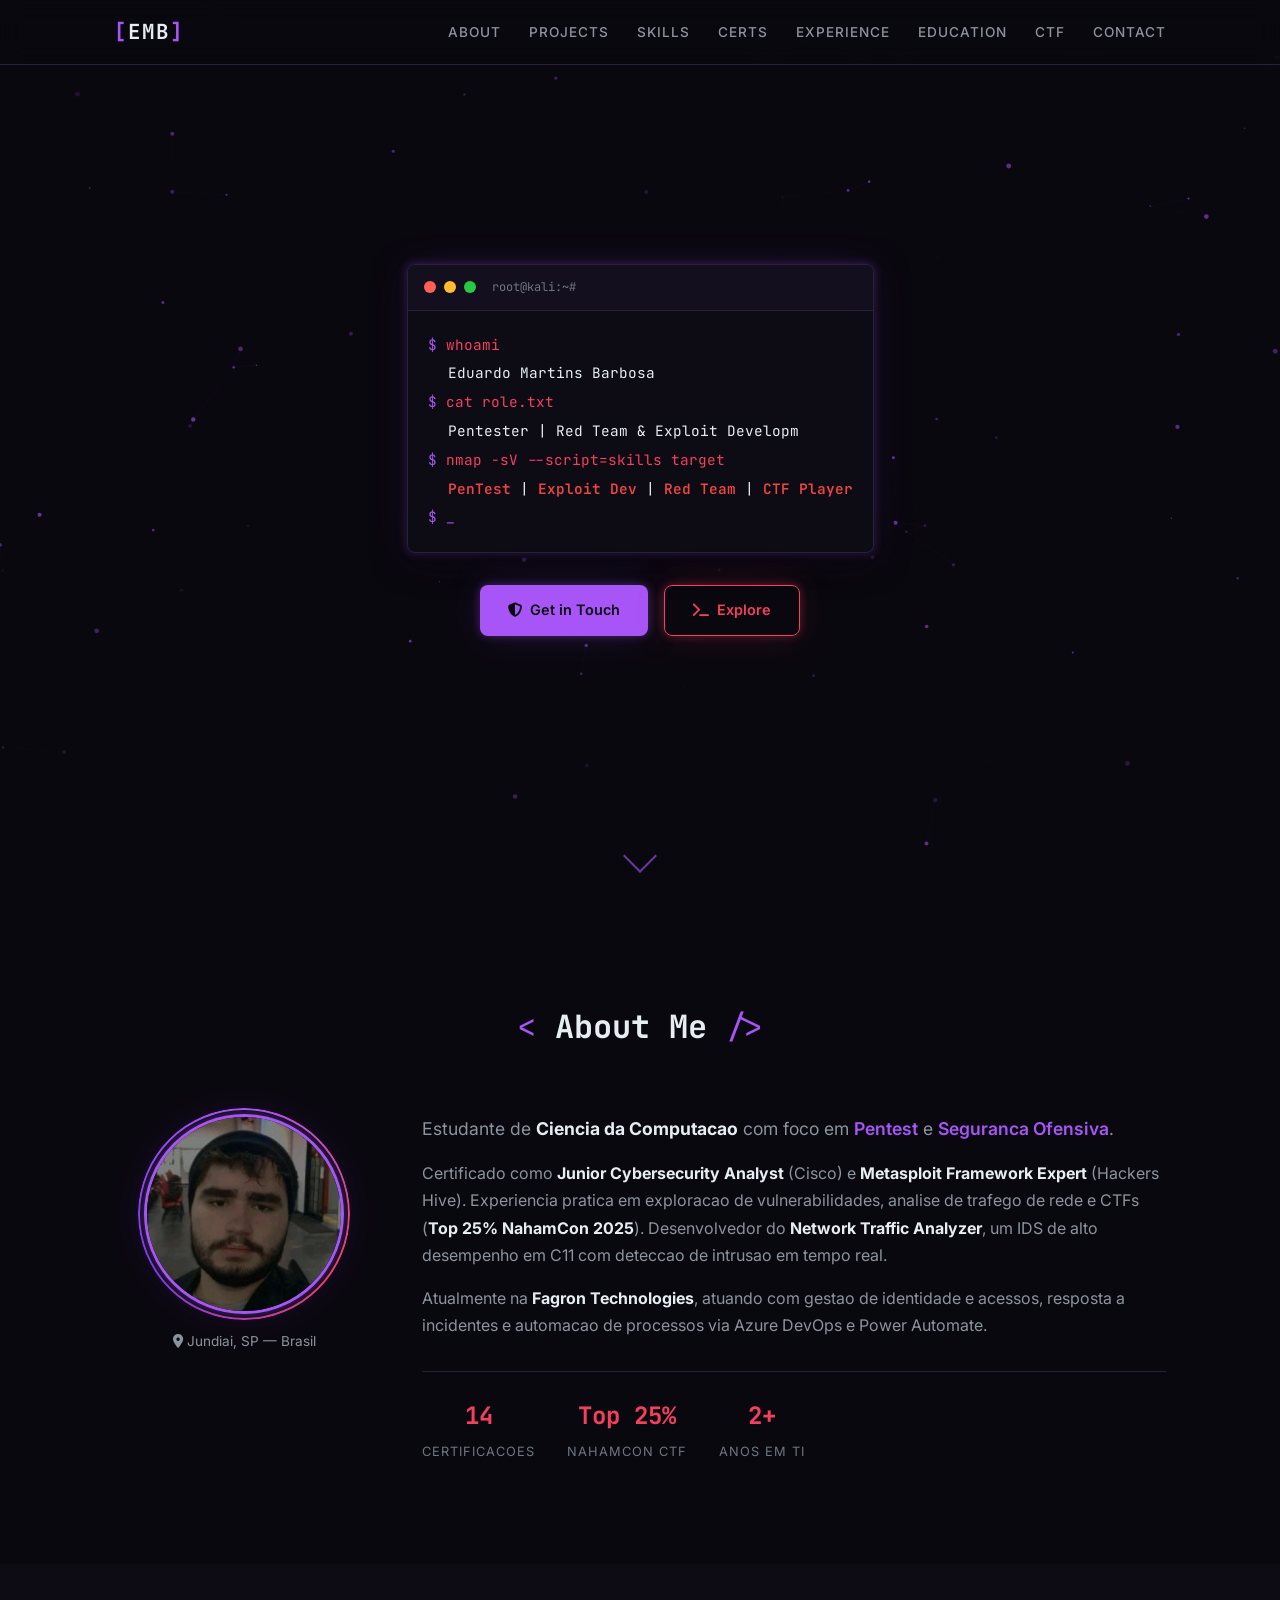
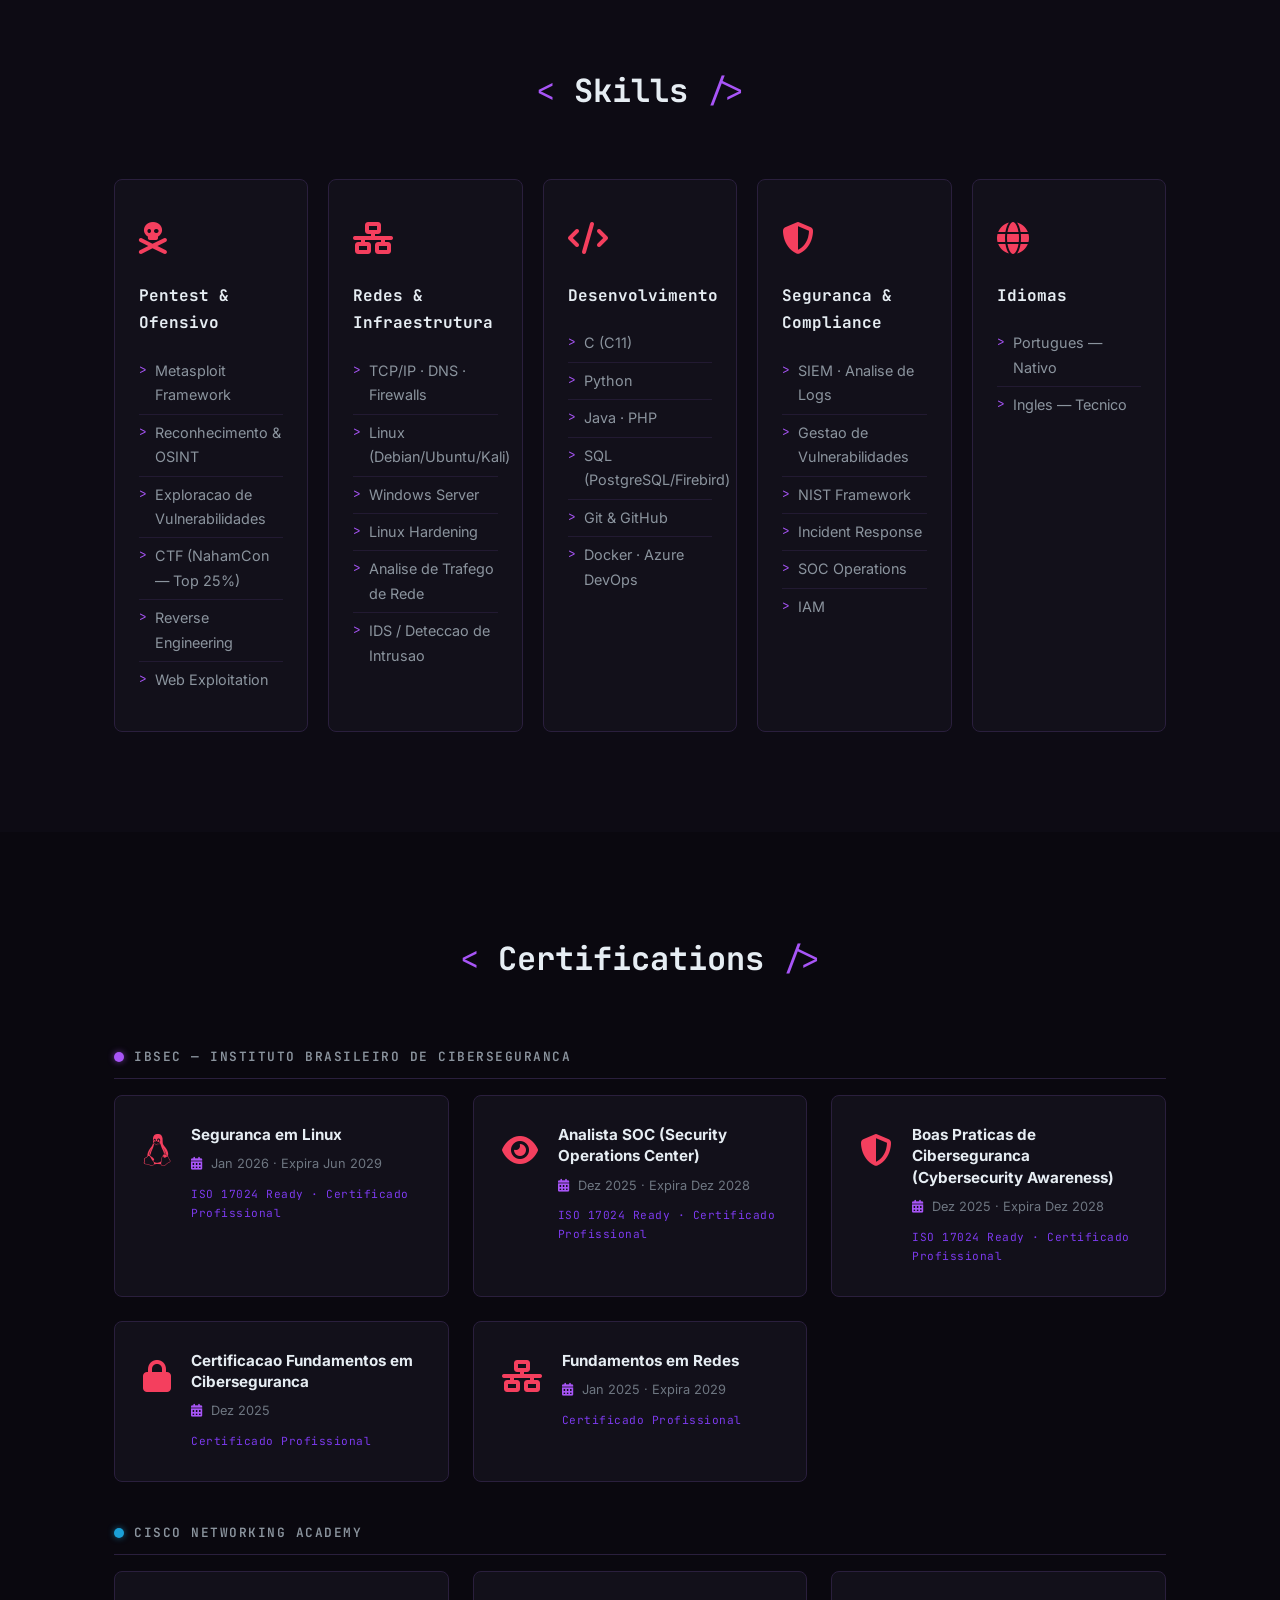
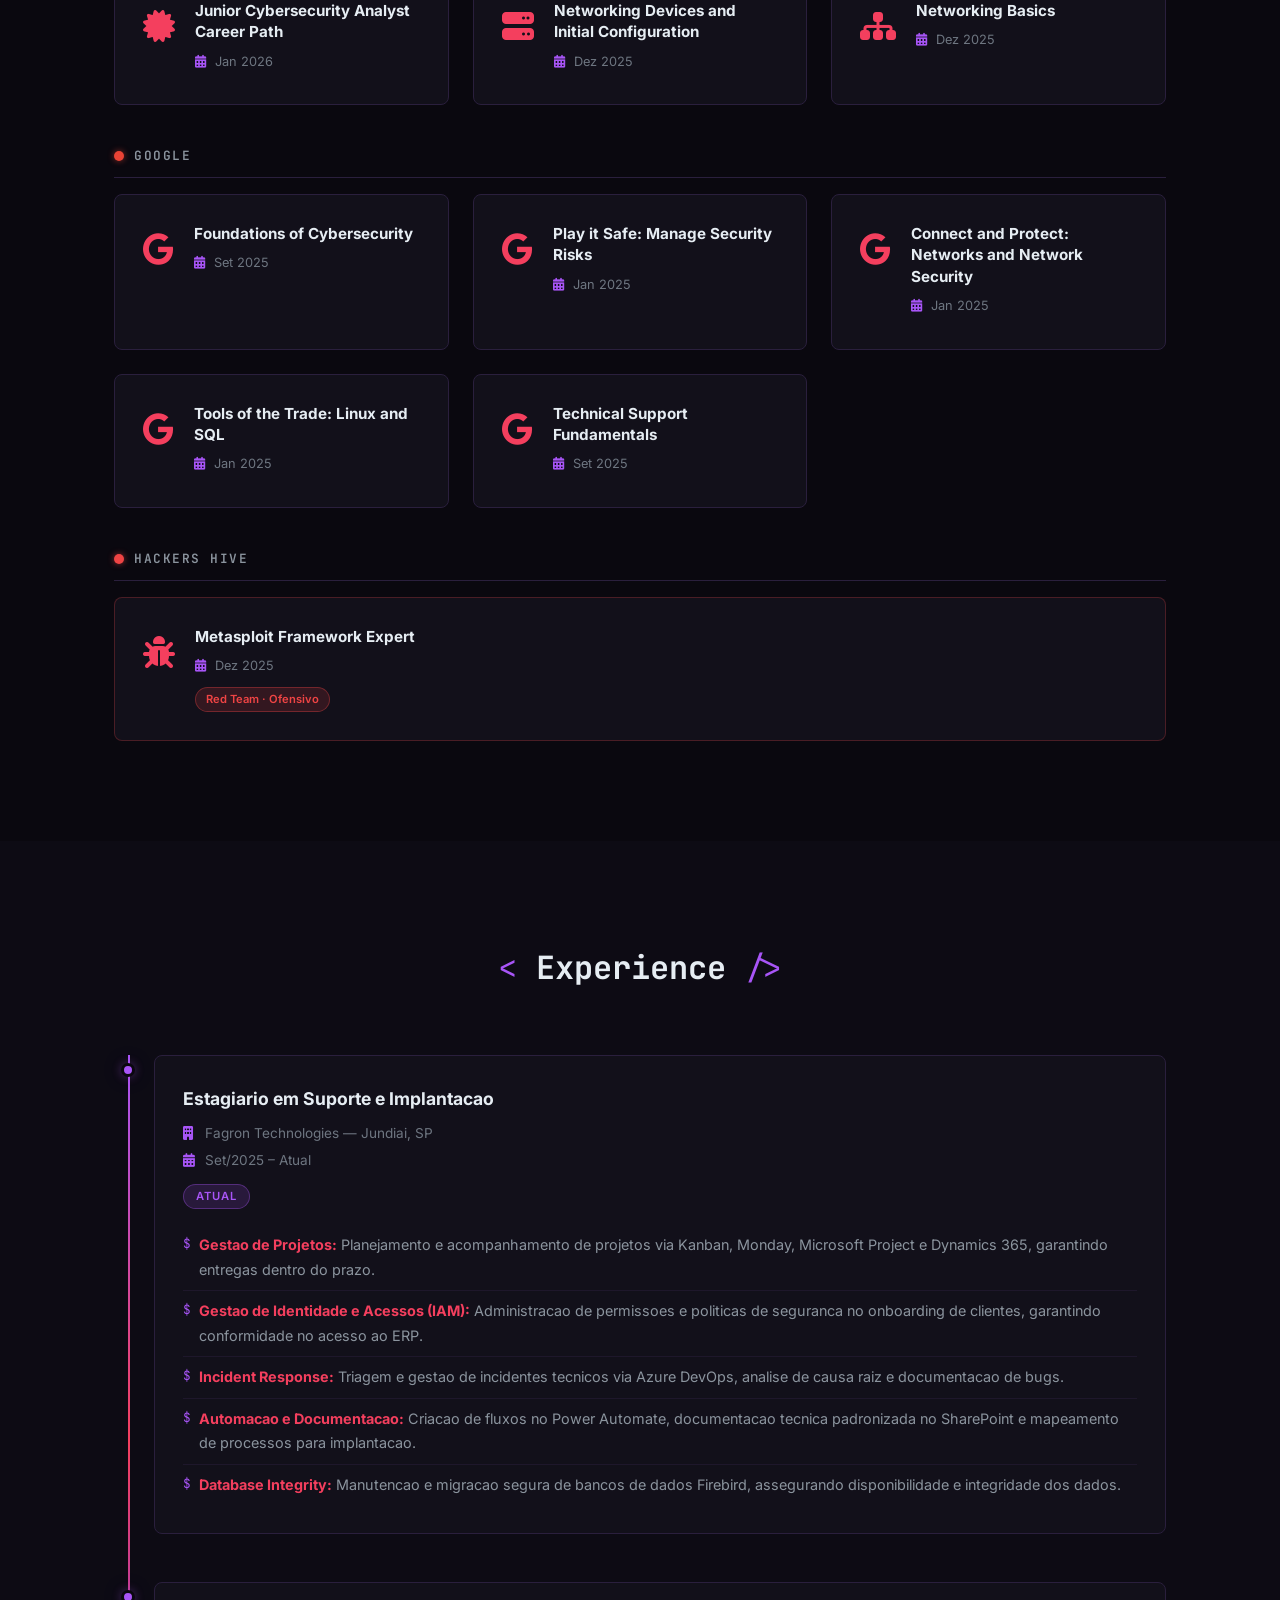
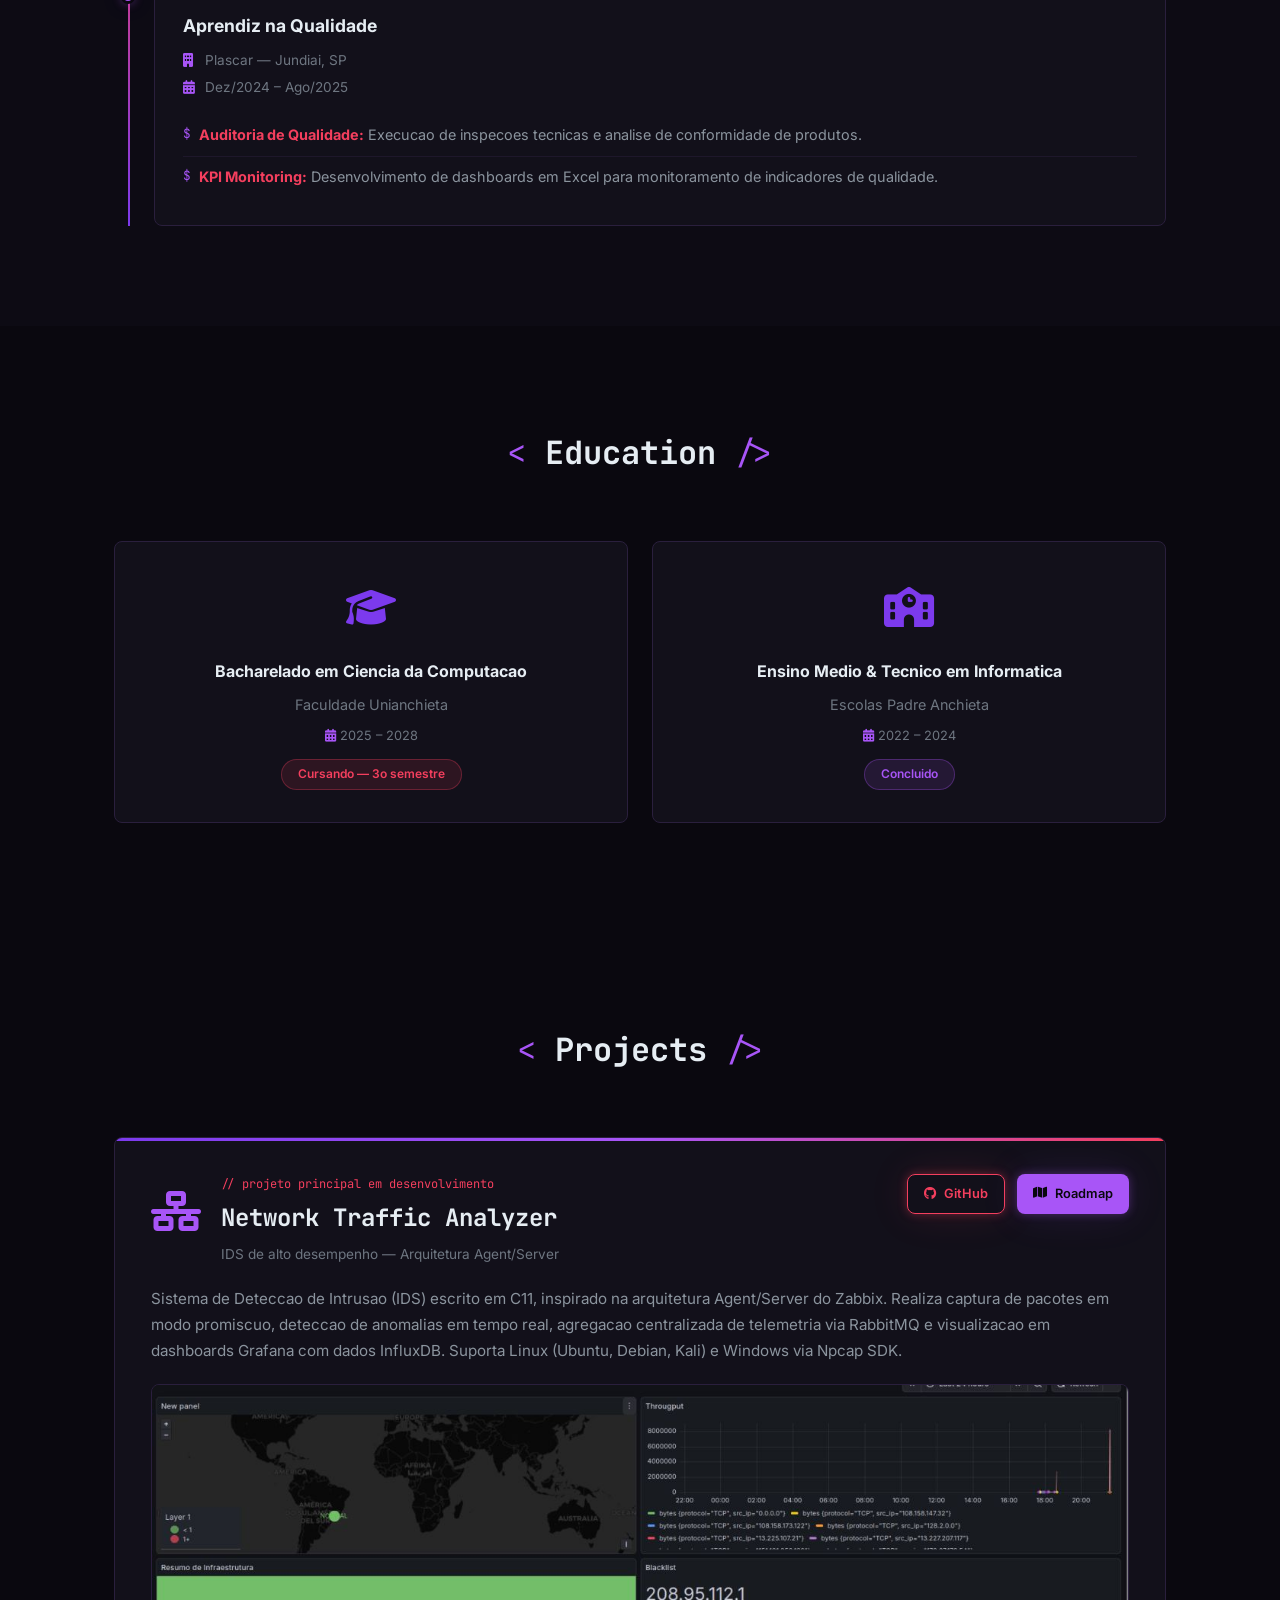
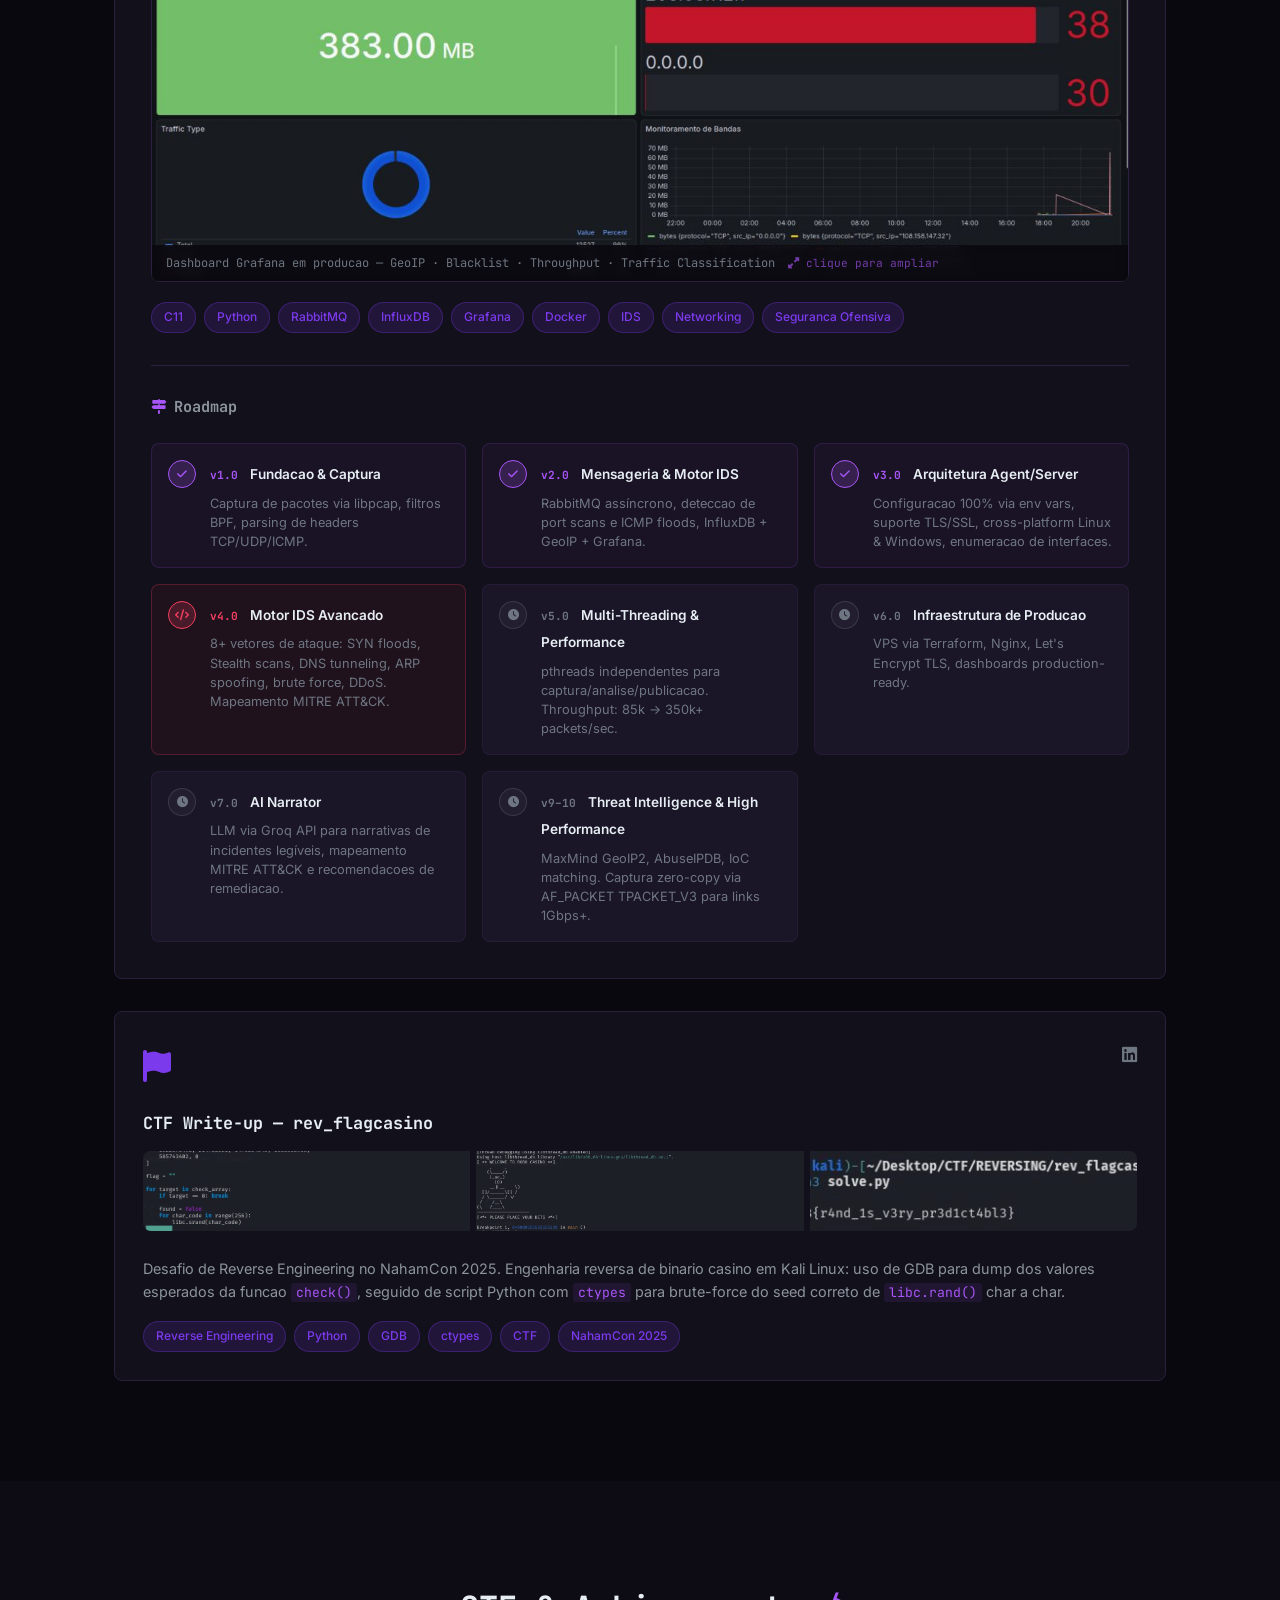
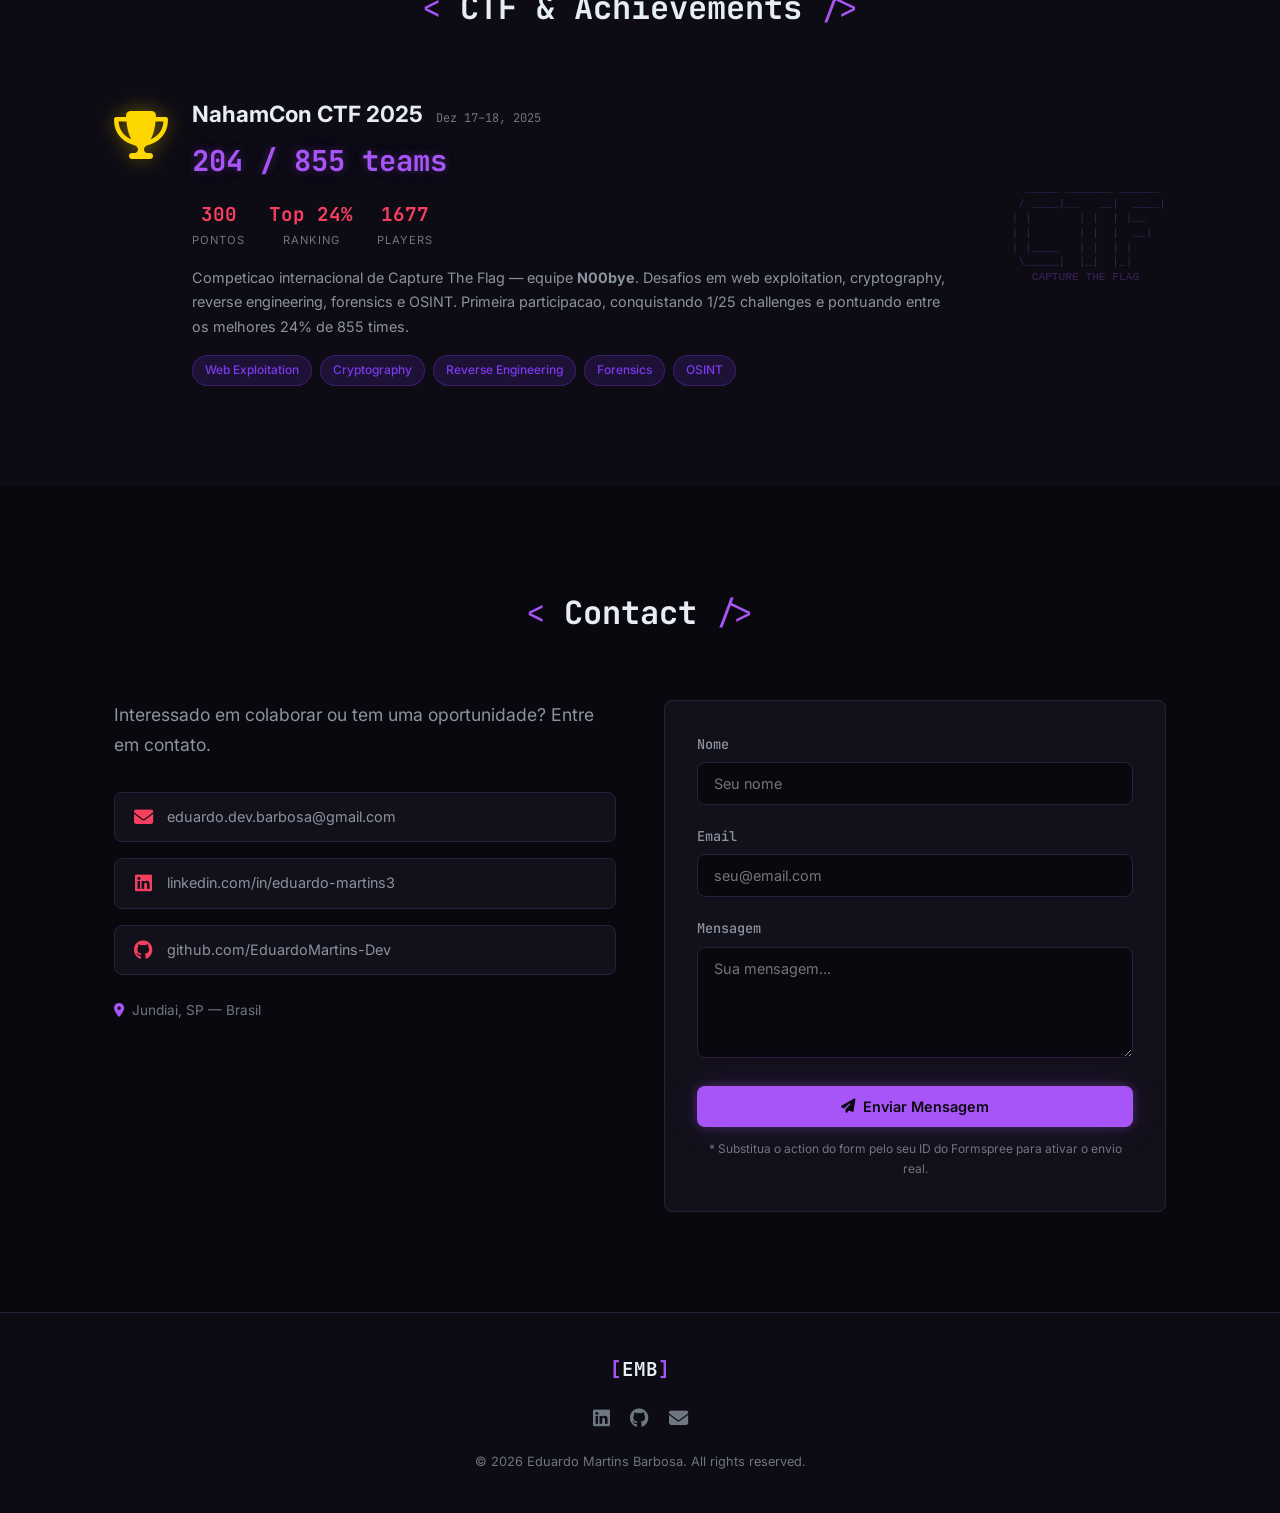
==== index.html @ 639d9727 "Initial portfolio — Eduardo Martins Barbosa Cybersecurity portfolio site (HTML/CSS/JS) with dark pur" ====
<!DOCTYPE html>
<html lang="pt-BR">
<head>
  <meta charset="UTF-8">
  <meta name="viewport" content="width=device-width, initial-scale=1.0">
  <meta name="description" content="Eduardo Martins Barbosa — Pentester & IDS Developer. Metasploit Expert, CTF Top 24% NahamCon 2025. Desenvolvedor do Network Traffic Analyzer em C11.">
  <meta name="keywords" content="pentest, pentester, cybersecurity, red team, exploit development, CTF, IDS, network security, Kali Linux, portfolio">
  <meta name="author" content="Eduardo Martins Barbosa">

  <meta property="og:title" content="Eduardo Martins Barbosa | Pentester & IDS Developer">
  <meta property="og:description" content="Pentester Jr. | Desenvolvedor de IDS em C11 | CTF Top 24% NahamCon 2025 | Metasploit Framework Expert.">
  <meta property="og:type" content="website">
  <meta property="og:url" content="https://eduardomartins-dev.github.io">
  <meta property="og:image" content="img/grafana-dashboard.jpeg">
  <meta name="twitter:card" content="summary_large_image">
  <meta name="twitter:title" content="Eduardo Martins Barbosa | Pentester & IDS Developer">
  <meta name="twitter:description" content="Pentester Jr. | IDS em C11 | CTF Top 24% NahamCon 2025">
  <meta name="twitter:image" content="img/grafana-dashboard.jpeg">

  <title>Eduardo Martins Barbosa | Cybersecurity Portfolio</title>

  <link rel="preconnect" href="https://fonts.googleapis.com">
  <link rel="preconnect" href="https://fonts.gstatic.com" crossorigin>
  <link href="https://fonts.googleapis.com/css2?family=JetBrains+Mono:wght@400;500;700&family=Inter:wght@300;400;500;600;700&display=swap" rel="stylesheet">
  <link rel="stylesheet" href="https://cdnjs.cloudflare.com/ajax/libs/font-awesome/6.5.1/css/all.min.css">
  <link rel="stylesheet" href="css/style.css">
</head>
<body>

  <!-- ===================== NAVBAR ===================== -->
  <nav id="navbar" aria-label="Main navigation">
    <div class="nav-container">
      <a href="#hero" class="nav-logo" aria-label="Inicio">
        <span class="logo-bracket">[</span>EMB<span class="logo-bracket">]</span>
      </a>
      <button class="nav-toggle" id="navToggle" aria-label="Abrir menu" aria-expanded="false">
        <span></span><span></span><span></span>
      </button>
      <ul class="nav-links" id="navLinks">
        <li><a href="#about">About</a></li>
        <li><a href="#projects">Projects</a></li>
        <li><a href="#skills">Skills</a></li>
        <li><a href="#certifications">Certs</a></li>
        <li><a href="#experience">Experience</a></li>
        <li><a href="#education">Education</a></li>
        <li><a href="#ctf">CTF</a></li>
        <li><a href="#contact">Contact</a></li>
      </ul>
    </div>
  </nav>

  <!-- ===================== HERO ===================== -->
  <section id="hero" class="hero">
    <canvas id="particleCanvas" aria-hidden="true"></canvas>
    <div class="hero-content">
      <div class="terminal-window">
        <div class="terminal-header">
          <span class="terminal-dot red"></span>
          <span class="terminal-dot yellow"></span>
          <span class="terminal-dot green"></span>
          <span class="terminal-title">root@kali:~#</span>
        </div>
        <div class="terminal-body">
          <p class="terminal-line"><span class="prompt">$</span> <span class="cmd">whoami</span></p>
          <p class="terminal-output" id="typedName"></p>
          <p class="terminal-line"><span class="prompt">$</span> <span class="cmd">cat role.txt</span></p>
          <p class="terminal-output" id="typedRole"></p>
          <p class="terminal-line"><span class="prompt">$</span> <span class="cmd">nmap -sV --script=skills target</span></p>
          <p class="terminal-output"><span class="nmap-result">PenTest</span> | <span class="nmap-result">Exploit Dev</span> | <span class="nmap-result">Red Team</span> | <span class="nmap-result">CTF Player</span></p>
          <p class="terminal-line"><span class="prompt">$</span> <span class="cmd-cursor">_</span></p>
        </div>
      </div>
      <div class="hero-cta">
        <a href="#contact" class="btn btn-primary"><i class="fas fa-shield-halved"></i> Get in Touch</a>
        <a href="#about" class="btn btn-outline"><i class="fas fa-terminal"></i> Explore</a>
      </div>
    </div>
    <div class="scroll-indicator" aria-hidden="true">
      <div class="scroll-arrow"></div>
    </div>
  </section>

  <!-- ===================== ABOUT ===================== -->
  <section id="about" class="section">
    <div class="container">
      <h2 class="section-title" data-aos>
        <span class="title-decoration">&lt;</span> About Me <span class="title-decoration">/&gt;</span>
      </h2>
      <div class="about-grid" data-aos>
        <div class="about-avatar">
          <div class="avatar-frame">
            <img src="img/profile.jpeg" alt="Eduardo Martins Barbosa" class="avatar-img">
            <div class="avatar-glow"></div>
          </div>
          <div class="about-location">
            <i class="fas fa-map-marker-alt"></i> Jundiai, SP — Brasil
          </div>
        </div>
        <div class="about-text">
          <p class="about-intro">
            Estudante de <strong>Ciencia da Computacao</strong> com foco em <span class="highlight">Pentest</span> e <span class="highlight">Seguranca Ofensiva</span>.
          </p>
          <p>
            Certificado como <strong>Junior Cybersecurity Analyst</strong> (Cisco) e <strong>Metasploit Framework Expert</strong> (Hackers Hive). Experiencia pratica em exploracao de vulnerabilidades, analise de trafego de rede e CTFs (<strong>Top 25% NahamCon 2025</strong>). Desenvolvedor do <strong>Network Traffic Analyzer</strong>, um IDS de alto desempenho em C11 com deteccao de intrusao em tempo real.
          </p>
          <p>
            Atualmente na <strong>Fagron Technologies</strong>, atuando com gestao de identidade e acessos, resposta a incidentes e automacao de processos via Azure DevOps e Power Automate.
          </p>
          <div class="about-stats">
            <div class="stat-item">
              <span class="stat-number">14</span>
              <span class="stat-label">Certificacoes</span>
            </div>
            <div class="stat-item">
              <span class="stat-number">Top 25%</span>
              <span class="stat-label">NahamCon CTF</span>
            </div>
            <div class="stat-item">
              <span class="stat-number">2+</span>
              <span class="stat-label">Anos em TI</span>
            </div>
          </div>
        </div>
      </div>
    </div>
  </section>

  <!-- ===================== SKILLS ===================== -->
  <section id="skills" class="section section-alt">
    <div class="container">
      <h2 class="section-title" data-aos>
        <span class="title-decoration">&lt;</span> Skills <span class="title-decoration">/&gt;</span>
      </h2>
      <div class="skills-grid" data-aos>

        <div class="skill-card">
          <div class="skill-icon"><i class="fas fa-skull-crossbones"></i></div>
          <h3>Pentest & Ofensivo</h3>
          <ul class="skill-list">
            <li>Metasploit Framework</li>
            <li>Reconhecimento & OSINT</li>
            <li>Exploracao de Vulnerabilidades</li>
            <li>CTF (NahamCon — Top 25%)</li>
            <li>Reverse Engineering</li>
            <li>Web Exploitation</li>
          </ul>
        </div>

        <div class="skill-card">
          <div class="skill-icon"><i class="fas fa-network-wired"></i></div>
          <h3>Redes & Infraestrutura</h3>
          <ul class="skill-list">
            <li>TCP/IP · DNS · Firewalls</li>
            <li>Linux (Debian/Ubuntu/Kali)</li>
            <li>Windows Server</li>
            <li>Linux Hardening</li>
            <li>Analise de Trafego de Rede</li>
            <li>IDS / Deteccao de Intrusao</li>
          </ul>
        </div>

        <div class="skill-card">
          <div class="skill-icon"><i class="fas fa-code"></i></div>
          <h3>Desenvolvimento</h3>
          <ul class="skill-list">
            <li>C (C11)</li>
            <li>Python</li>
            <li>Java · PHP</li>
            <li>SQL (PostgreSQL/Firebird)</li>
            <li>Git & GitHub</li>
            <li>Docker · Azure DevOps</li>
          </ul>
        </div>

        <div class="skill-card">
          <div class="skill-icon"><i class="fas fa-shield-halved"></i></div>
          <h3>Seguranca & Compliance</h3>
          <ul class="skill-list">
            <li>SIEM · Analise de Logs</li>
            <li>Gestao de Vulnerabilidades</li>
            <li>NIST Framework</li>
            <li>Incident Response</li>
            <li>SOC Operations</li>
            <li>IAM</li>
          </ul>
        </div>

        <div class="skill-card">
          <div class="skill-icon"><i class="fas fa-globe"></i></div>
          <h3>Idiomas</h3>
          <ul class="skill-list">
            <li>Portugues — Nativo</li>
            <li>Ingles — Tecnico</li>
          </ul>
        </div>

      </div>
    </div>
  </section>

  <!-- ===================== CERTIFICATIONS ===================== -->
  <section id="certifications" class="section">
    <div class="container">
      <h2 class="section-title" data-aos>
        <span class="title-decoration">&lt;</span> Certifications <span class="title-decoration">/&gt;</span>
      </h2>
      <div class="certs-groups" data-aos>

        <!-- IBSEC -->
        <div class="cert-group">
          <div class="cert-group-label"><span class="cert-group-dot ibsec"></span> IBSEC — Instituto Brasileiro de Ciberseguranca</div>
          <div class="certs-grid">

            <div class="cert-card">
              <div class="cert-badge"><i class="fab fa-linux"></i></div>
              <div class="cert-info">
                <h3>Seguranca em Linux</h3>
                <p class="cert-date"><i class="fas fa-calendar-alt"></i> Jan 2026 · Expira Jun 2029</p>
                <span class="cert-iso">ISO 17024 Ready · Certificado Profissional</span>
              </div>
              <div class="cert-glow"></div>
            </div>

            <div class="cert-card">
              <div class="cert-badge"><i class="fas fa-eye"></i></div>
              <div class="cert-info">
                <h3>Analista SOC (Security Operations Center)</h3>
                <p class="cert-date"><i class="fas fa-calendar-alt"></i> Dez 2025 · Expira Dez 2028</p>
                <span class="cert-iso">ISO 17024 Ready · Certificado Profissional</span>
              </div>
              <div class="cert-glow"></div>
            </div>

            <div class="cert-card">
              <div class="cert-badge"><i class="fas fa-shield-halved"></i></div>
              <div class="cert-info">
                <h3>Boas Praticas de Ciberseguranca (Cybersecurity Awareness)</h3>
                <p class="cert-date"><i class="fas fa-calendar-alt"></i> Dez 2025 · Expira Dez 2028</p>
                <span class="cert-iso">ISO 17024 Ready · Certificado Profissional</span>
              </div>
              <div class="cert-glow"></div>
            </div>

            <div class="cert-card">
              <div class="cert-badge"><i class="fas fa-lock"></i></div>
              <div class="cert-info">
                <h3>Certificacao Fundamentos em Ciberseguranca</h3>
                <p class="cert-date"><i class="fas fa-calendar-alt"></i> Dez 2025</p>
                <span class="cert-iso">Certificado Profissional</span>
              </div>
              <div class="cert-glow"></div>
            </div>

            <div class="cert-card">
              <div class="cert-badge"><i class="fas fa-network-wired"></i></div>
              <div class="cert-info">
                <h3>Fundamentos em Redes</h3>
                <p class="cert-date"><i class="fas fa-calendar-alt"></i> Jan 2025 · Expira 2029</p>
                <span class="cert-iso">Certificado Profissional</span>
              </div>
              <div class="cert-glow"></div>
            </div>

          </div>
        </div>

        <!-- Cisco -->
        <div class="cert-group">
          <div class="cert-group-label"><span class="cert-group-dot cisco"></span> Cisco Networking Academy</div>
          <div class="certs-grid">

            <div class="cert-card">
              <div class="cert-badge"><i class="fas fa-certificate"></i></div>
              <div class="cert-info">
                <h3>Junior Cybersecurity Analyst Career Path</h3>
                <p class="cert-date"><i class="fas fa-calendar-alt"></i> Jan 2026</p>
              </div>
              <div class="cert-glow"></div>
            </div>

            <div class="cert-card">
              <div class="cert-badge"><i class="fas fa-server"></i></div>
              <div class="cert-info">
                <h3>Networking Devices and Initial Configuration</h3>
                <p class="cert-date"><i class="fas fa-calendar-alt"></i> Dez 2025</p>
              </div>
              <div class="cert-glow"></div>
            </div>

            <div class="cert-card">
              <div class="cert-badge"><i class="fas fa-sitemap"></i></div>
              <div class="cert-info">
                <h3>Networking Basics</h3>
                <p class="cert-date"><i class="fas fa-calendar-alt"></i> Dez 2025</p>
              </div>
              <div class="cert-glow"></div>
            </div>

          </div>
        </div>

        <!-- Google -->
        <div class="cert-group">
          <div class="cert-group-label"><span class="cert-group-dot google"></span> Google</div>
          <div class="certs-grid">

            <div class="cert-card">
              <div class="cert-badge"><i class="fab fa-google"></i></div>
              <div class="cert-info">
                <h3>Foundations of Cybersecurity</h3>
                <p class="cert-date"><i class="fas fa-calendar-alt"></i> Set 2025</p>
              </div>
              <div class="cert-glow"></div>
            </div>

            <div class="cert-card">
              <div class="cert-badge"><i class="fab fa-google"></i></div>
              <div class="cert-info">
                <h3>Play it Safe: Manage Security Risks</h3>
                <p class="cert-date"><i class="fas fa-calendar-alt"></i> Jan 2025</p>
              </div>
              <div class="cert-glow"></div>
            </div>

            <div class="cert-card">
              <div class="cert-badge"><i class="fab fa-google"></i></div>
              <div class="cert-info">
                <h3>Connect and Protect: Networks and Network Security</h3>
                <p class="cert-date"><i class="fas fa-calendar-alt"></i> Jan 2025</p>
              </div>
              <div class="cert-glow"></div>
            </div>

            <div class="cert-card">
              <div class="cert-badge"><i class="fab fa-google"></i></div>
              <div class="cert-info">
                <h3>Tools of the Trade: Linux and SQL</h3>
                <p class="cert-date"><i class="fas fa-calendar-alt"></i> Jan 2025</p>
              </div>
              <div class="cert-glow"></div>
            </div>

            <div class="cert-card">
              <div class="cert-badge"><i class="fab fa-google"></i></div>
              <div class="cert-info">
                <h3>Technical Support Fundamentals</h3>
                <p class="cert-date"><i class="fas fa-calendar-alt"></i> Set 2025</p>
              </div>
              <div class="cert-glow"></div>
            </div>

          </div>
        </div>

        <!-- Hackers Hive -->
        <div class="cert-group">
          <div class="cert-group-label"><span class="cert-group-dot hackershive"></span> Hackers Hive</div>
          <div class="certs-grid">

            <div class="cert-card cert-card--highlight">
              <div class="cert-badge"><i class="fas fa-bug"></i></div>
              <div class="cert-info">
                <h3>Metasploit Framework Expert</h3>
                <p class="cert-date"><i class="fas fa-calendar-alt"></i> Dez 2025</p>
                <span class="cert-tag-red">Red Team · Ofensivo</span>
              </div>
              <div class="cert-glow"></div>
            </div>

          </div>
        </div>

      </div>
    </div>
  </section>

  <!-- ===================== EXPERIENCE ===================== -->
  <section id="experience" class="section section-alt">
    <div class="container">
      <h2 class="section-title" data-aos>
        <span class="title-decoration">&lt;</span> Experience <span class="title-decoration">/&gt;</span>
      </h2>
      <div class="timeline" data-aos>

        <div class="timeline-item">
          <div class="timeline-marker"></div>
          <div class="timeline-content">
            <div class="timeline-header">
              <h3>Estagiario em Suporte e Implantacao</h3>
              <span class="timeline-company"><i class="fas fa-building"></i> Fagron Technologies — Jundiai, SP</span>
              <span class="timeline-date"><i class="fas fa-calendar-alt"></i> Set/2025 – Atual</span>
              <span class="timeline-badge active">Atual</span>
            </div>
            <ul class="timeline-details">
<li>
                <strong>Gestao de Projetos:</strong> Planejamento e acompanhamento de projetos via Kanban, Monday, Microsoft Project e Dynamics 365, garantindo entregas dentro do prazo.
              </li>
              <li>
                <strong>Gestao de Identidade e Acessos (IAM):</strong> Administracao de permissoes e politicas de seguranca no onboarding de clientes, garantindo conformidade no acesso ao ERP.
              </li>
              <li>
                <strong>Incident Response:</strong> Triagem e gestao de incidentes tecnicos via Azure DevOps, analise de causa raiz e documentacao de bugs.
              </li>
              <li>
                <strong>Automacao e Documentacao:</strong> Criacao de fluxos no Power Automate, documentacao tecnica padronizada no SharePoint e mapeamento de processos para implantacao.
              </li>
              <li>
                <strong>Database Integrity:</strong> Manutencao e migracao segura de bancos de dados Firebird, assegurando disponibilidade e integridade dos dados.
              </li>
            </ul>
          </div>
        </div>

        <div class="timeline-item">
          <div class="timeline-marker"></div>
          <div class="timeline-content">
            <div class="timeline-header">
              <h3>Aprendiz na Qualidade</h3>
              <span class="timeline-company"><i class="fas fa-building"></i> Plascar — Jundiai, SP</span>
              <span class="timeline-date"><i class="fas fa-calendar-alt"></i> Dez/2024 – Ago/2025</span>
            </div>
            <ul class="timeline-details">
              <li>
                <strong>Auditoria de Qualidade:</strong> Execucao de inspecoes tecnicas e analise de conformidade de produtos.
              </li>
              <li>
                <strong>KPI Monitoring:</strong> Desenvolvimento de dashboards em Excel para monitoramento de indicadores de qualidade.
              </li>
            </ul>
          </div>
        </div>

      </div>
    </div>
  </section>

  <!-- ===================== EDUCATION ===================== -->
  <section id="education" class="section">
    <div class="container">
      <h2 class="section-title" data-aos>
        <span class="title-decoration">&lt;</span> Education <span class="title-decoration">/&gt;</span>
      </h2>
      <div class="education-grid" data-aos>

        <div class="edu-card">
          <div class="edu-icon"><i class="fas fa-graduation-cap"></i></div>
          <h3>Bacharelado em Ciencia da Computacao</h3>
          <p class="edu-school">Faculdade Unianchieta</p>
          <p class="edu-period"><i class="fas fa-calendar-alt"></i> 2025 – 2028</p>
          <span class="edu-badge">Cursando — 3o semestre</span>
        </div>

        <div class="edu-card">
          <div class="edu-icon"><i class="fas fa-school"></i></div>
          <h3>Ensino Medio & Tecnico em Informatica</h3>
          <p class="edu-school">Escolas Padre Anchieta</p>
          <p class="edu-period"><i class="fas fa-calendar-alt"></i> 2022 – 2024</p>
          <span class="edu-badge completed">Concluido</span>
        </div>

      </div>
    </div>
  </section>

  <!-- ===================== PROJECTS ===================== -->
  <section id="projects" class="section">
    <div class="container">
      <h2 class="section-title" data-aos>
        <span class="title-decoration">&lt;</span> Projects <span class="title-decoration">/&gt;</span>
      </h2>

      <!-- Projeto principal em destaque -->
      <div class="project-featured" data-aos>
        <div class="project-featured-header">
          <div class="project-featured-title-row">
            <div class="project-icon-lg"><i class="fas fa-network-wired"></i></div>
            <div>
              <div class="project-featured-label">// projeto principal em desenvolvimento</div>
              <h3 class="project-featured-name">Network Traffic Analyzer</h3>
              <p class="project-featured-sub">IDS de alto desempenho — Arquitetura Agent/Server</p>
            </div>
            <div class="project-featured-links">
              <a href="https://github.com/EduardoMartins-Dev/Network-Traffic-Analyzer" target="_blank" rel="noopener noreferrer" class="btn btn-outline btn-sm"><i class="fab fa-github"></i> GitHub</a>
              <a href="https://github.com/EduardoMartins-Dev/Network-Traffic-Analyzer/blob/v3/ROADMAP.MD" target="_blank" rel="noopener noreferrer" class="btn btn-primary btn-sm"><i class="fas fa-map"></i> Roadmap</a>
            </div>
          </div>
          <p class="project-featured-desc">
            Sistema de Deteccao de Intrusao (IDS) escrito em C11, inspirado na arquitetura Agent/Server do Zabbix. Realiza captura de pacotes em modo promiscuo, deteccao de anomalias em tempo real, agregacao centralizada de telemetria via RabbitMQ e visualizacao em dashboards Grafana com dados InfluxDB. Suporta Linux (Ubuntu, Debian, Kali) e Windows via Npcap SDK.
          </p>
          <div class="project-screenshot">
            <img src="img/grafana-dashboard.jpeg"
                 alt="Dashboard Grafana do Network Traffic Analyzer mostrando GeoIP, blacklist, throughput e monitoramento de trafego em tempo real"
                 loading="lazy"
                 data-lightbox="nta"
                 data-caption="Dashboard Grafana em producao — GeoIP · Blacklist · Throughput · Traffic Classification">
            <p class="project-screenshot-caption">Dashboard Grafana em producao — GeoIP · Blacklist · Throughput · Traffic Classification <span class="lightbox-hint"><i class="fas fa-expand-alt"></i> clique para ampliar</span></p>
          </div>
          <div class="project-tags">
            <span class="tag">C11</span>
            <span class="tag">Python</span>
            <span class="tag">RabbitMQ</span>
            <span class="tag">InfluxDB</span>
            <span class="tag">Grafana</span>
            <span class="tag">Docker</span>
            <span class="tag">IDS</span>
            <span class="tag">Networking</span>
            <span class="tag">Seguranca Ofensiva</span>
          </div>
        </div>

        <!-- Roadmap -->
        <div class="project-roadmap">
          <h4 class="roadmap-title"><i class="fas fa-map-signs"></i> Roadmap</h4>
          <div class="roadmap-grid">

            <div class="roadmap-item done">
              <div class="roadmap-marker"><i class="fas fa-check"></i></div>
              <div class="roadmap-content">
                <span class="roadmap-version">v1.0</span>
                <span class="roadmap-name">Fundacao & Captura</span>
                <p>Captura de pacotes via libpcap, filtros BPF, parsing de headers TCP/UDP/ICMP.</p>
              </div>
            </div>

            <div class="roadmap-item done">
              <div class="roadmap-marker"><i class="fas fa-check"></i></div>
              <div class="roadmap-content">
                <span class="roadmap-version">v2.0</span>
                <span class="roadmap-name">Mensageria & Motor IDS</span>
                <p>RabbitMQ assíncrono, deteccao de port scans e ICMP floods, InfluxDB + GeoIP + Grafana.</p>
              </div>
            </div>

            <div class="roadmap-item done">
              <div class="roadmap-marker"><i class="fas fa-check"></i></div>
              <div class="roadmap-content">
                <span class="roadmap-version">v3.0</span>
                <span class="roadmap-name">Arquitetura Agent/Server</span>
                <p>Configuracao 100% via env vars, suporte TLS/SSL, cross-platform Linux & Windows, enumeracao de interfaces.</p>
              </div>
            </div>

            <div class="roadmap-item active">
              <div class="roadmap-marker"><i class="fas fa-code"></i></div>
              <div class="roadmap-content">
                <span class="roadmap-version">v4.0</span>
                <span class="roadmap-name">Motor IDS Avancado</span>
                <p>8+ vetores de ataque: SYN floods, Stealth scans, DNS tunneling, ARP spoofing, brute force, DDoS. Mapeamento MITRE ATT&CK.</p>
              </div>
            </div>

            <div class="roadmap-item planned">
              <div class="roadmap-marker"><i class="fas fa-clock"></i></div>
              <div class="roadmap-content">
                <span class="roadmap-version">v5.0</span>
                <span class="roadmap-name">Multi-Threading & Performance</span>
                <p>pthreads independentes para captura/analise/publicacao. Throughput: 85k → 350k+ packets/sec.</p>
              </div>
            </div>

            <div class="roadmap-item planned">
              <div class="roadmap-marker"><i class="fas fa-clock"></i></div>
              <div class="roadmap-content">
                <span class="roadmap-version">v6.0</span>
                <span class="roadmap-name">Infraestrutura de Producao</span>
                <p>VPS via Terraform, Nginx, Let's Encrypt TLS, dashboards production-ready.</p>
              </div>
            </div>

            <div class="roadmap-item planned">
              <div class="roadmap-marker"><i class="fas fa-clock"></i></div>
              <div class="roadmap-content">
                <span class="roadmap-version">v7.0</span>
                <span class="roadmap-name">AI Narrator</span>
                <p>LLM via Groq API para narrativas de incidentes legíveis, mapeamento MITRE ATT&CK e recomendacoes de remediacao.</p>
              </div>
            </div>

            <div class="roadmap-item planned">
              <div class="roadmap-marker"><i class="fas fa-clock"></i></div>
              <div class="roadmap-content">
                <span class="roadmap-version">v9–10</span>
                <span class="roadmap-name">Threat Intelligence & High Performance</span>
                <p>MaxMind GeoIP2, AbuseIPDB, IoC matching. Captura zero-copy via AF_PACKET TPACKET_V3 para links 1Gbps+.</p>
              </div>
            </div>

          </div>
        </div>
      </div>

      <!-- Grid de outros projetos -->
      <div class="projects-grid" data-aos>

        <!-- CTF Write-up -->
        <div class="project-card">
          <div class="project-header">
            <div class="project-icon"><i class="fas fa-flag"></i></div>
            <div class="project-links">
              <a href="https://www.linkedin.com/posts/eduardo-martins3_cybersecurity-reverseengineering-python-activity-7426444765040340992-DpiN" target="_blank" rel="noopener noreferrer" class="project-link" aria-label="Post LinkedIn"><i class="fab fa-linkedin"></i></a>
            </div>
          </div>
          <h3 class="project-title">CTF Write-up — rev_flagcasino</h3>
          <div class="project-ctf-gallery">
            <img src="img/ctf/solver.jpeg" alt="Script Python solve.py" loading="lazy" data-lightbox="ctf" data-caption="Script Python solve.py usando ctypes para brute-force do seed libc.rand()">
            <img src="img/ctf/gdb.jpeg" alt="Sessao GDB" loading="lazy" data-lightbox="ctf" data-caption="Sessao GDB com breakpoints manipulando registradores para dump dos valores esperados">
            <img src="img/ctf/flag.jpeg" alt="Flag obtida" loading="lazy" data-lightbox="ctf" data-caption="Terminal Kali executando solve.py e obtendo a flag HTB{r4nd_1s_v3ry_pr3d1ct4bl3}">
          </div>
          <p class="project-desc">
            Desafio de Reverse Engineering no NahamCon 2025. Engenharia reversa de binario casino em Kali Linux: uso de GDB para dump dos valores esperados da funcao <code>check()</code>, seguido de script Python com <code>ctypes</code> para brute-force do seed correto de <code>libc.rand()</code> char a char.
          </p>
          <div class="project-tags">
            <span class="tag">Reverse Engineering</span>
            <span class="tag">Python</span>
            <span class="tag">GDB</span>
            <span class="tag">ctypes</span>
            <span class="tag">CTF</span>
            <span class="tag">NahamCon 2025</span>
          </div>
        </div>


      </div>

    </div>
  </section>

  <!-- ===================== CTF / ACHIEVEMENTS ===================== -->
  <section id="ctf" class="section section-alt">
    <div class="container">
      <h2 class="section-title" data-aos>
        <span class="title-decoration">&lt;</span> CTF & Achievements <span class="title-decoration">/&gt;</span>
      </h2>
      <div class="ctf-content" data-aos>
        <div class="ctf-highlight">
          <div class="ctf-trophy">
            <i class="fas fa-trophy"></i>
          </div>
          <div class="ctf-details">
            <h3>NahamCon CTF 2025 <span class="ctf-date-label">Dez 17–18, 2025</span></h3>
            <p class="ctf-rank">204 / 855 teams</p>
            <div class="ctf-stats">
              <div class="ctf-stat"><span class="ctf-stat-val">300</span><span class="ctf-stat-lbl">pontos</span></div>
              <div class="ctf-stat"><span class="ctf-stat-val">Top 24%</span><span class="ctf-stat-lbl">ranking</span></div>
              <div class="ctf-stat"><span class="ctf-stat-val">1677</span><span class="ctf-stat-lbl">players</span></div>
            </div>
            <p class="ctf-desc">
              Competicao internacional de Capture The Flag — equipe <strong>N00bye</strong>. Desafios em web exploitation, cryptography, reverse engineering, forensics e OSINT. Primeira participacao, conquistando 1/25 challenges e pontuando entre os melhores 24% de 855 times.
            </p>
            <div class="ctf-tags">
              <span class="tag">Web Exploitation</span>
              <span class="tag">Cryptography</span>
              <span class="tag">Reverse Engineering</span>
              <span class="tag">Forensics</span>
              <span class="tag">OSINT</span>
            </div>
          </div>
        </div>
        <div class="ctf-ascii" aria-hidden="true">
          <pre>
   _____ _______ ______
  / ____|__   __|  ____|
 | |       | |  | |__
 | |       | |  |  __|
 | |____   | |  | |
  \_____|  |_|  |_|
    CAPTURE THE FLAG
          </pre>
        </div>
      </div>
    </div>
  </section>

  <!-- ===================== CONTACT ===================== -->
  <section id="contact" class="section">
    <div class="container">
      <h2 class="section-title" data-aos>
        <span class="title-decoration">&lt;</span> Contact <span class="title-decoration">/&gt;</span>
      </h2>
      <div class="contact-grid" data-aos>

        <div class="contact-info">
          <p class="contact-intro">Interessado em colaborar ou tem uma oportunidade? Entre em contato.</p>
          <div class="contact-links">
            <a href="mailto:eduardo.dev.barbosa@gmail.com" class="contact-link" aria-label="Email">
              <i class="fas fa-envelope"></i>
              <span>eduardo.dev.barbosa@gmail.com</span>
            </a>
            <a href="https://www.linkedin.com/in/eduardo-martins3" target="_blank" rel="noopener noreferrer" class="contact-link" aria-label="LinkedIn">
              <i class="fab fa-linkedin"></i>
              <span>linkedin.com/in/eduardo-martins3</span>
            </a>
            <a href="https://github.com/EduardoMartins-Dev" target="_blank" rel="noopener noreferrer" class="contact-link" aria-label="GitHub">
              <i class="fab fa-github"></i>
              <span>github.com/EduardoMartins-Dev</span>
            </a>
          </div>
          <div class="contact-location">
            <i class="fas fa-map-marker-alt"></i>
            <span>Jundiai, SP — Brasil</span>
          </div>
        </div>

        <form class="contact-form" id="contactForm" aria-label="Formulario de contato">
          <div class="form-group">
            <label for="formName">Nome</label>
            <input type="text" id="formName" name="name" required placeholder="Seu nome">
          </div>
          <div class="form-group">
            <label for="formEmail">Email</label>
            <input type="email" id="formEmail" name="email" required placeholder="seu@email.com">
          </div>
          <div class="form-group">
            <label for="formMessage">Mensagem</label>
            <textarea id="formMessage" name="message" rows="5" required placeholder="Sua mensagem..."></textarea>
          </div>
          <button type="submit" class="btn btn-primary btn-full">
            <i class="fas fa-paper-plane"></i> Enviar Mensagem
          </button>
          <!-- honeypot anti-spam -->
          <input type="text" name="_gotcha" style="display:none">
          <p class="form-note">* Substitua o action do form pelo seu ID do Formspree para ativar o envio real.</p>
        </form>

      </div>
    </div>
  </section>

  <!-- ===================== FOOTER ===================== -->
  <footer class="footer">
    <div class="container">
      <div class="footer-content">
        <p class="footer-logo">
          <span class="logo-bracket">[</span>EMB<span class="logo-bracket">]</span>
        </p>
        <div class="footer-socials">
          <a href="https://www.linkedin.com/in/eduardo-martins3" target="_blank" rel="noopener noreferrer" aria-label="LinkedIn"><i class="fab fa-linkedin"></i></a>
          <a href="https://github.com/EduardoMartins-Dev" target="_blank" rel="noopener noreferrer" aria-label="GitHub"><i class="fab fa-github"></i></a>
          <a href="mailto:eduardo.dev.barbosa@gmail.com" aria-label="Email"><i class="fas fa-envelope"></i></a>
        </div>
        <p class="footer-copy">&copy; 2026 Eduardo Martins Barbosa. All rights reserved.</p>
      </div>
    </div>
  </footer>

  <!-- Back to top -->
  <button id="backToTop" class="back-to-top" aria-label="Voltar ao topo">
    <i class="fas fa-chevron-up"></i>
  </button>

  <!-- ===================== LIGHTBOX ===================== -->
  <div id="lightbox" class="lightbox" role="dialog" aria-modal="true" aria-label="Visualizador de imagem">
    <button class="lightbox-close" id="lightboxClose" aria-label="Fechar"><i class="fas fa-times"></i></button>
    <button class="lightbox-prev" id="lightboxPrev" aria-label="Imagem anterior"><i class="fas fa-chevron-left"></i></button>
    <button class="lightbox-next" id="lightboxNext" aria-label="Proxima imagem"><i class="fas fa-chevron-right"></i></button>
    <div class="lightbox-content">
      <img id="lightboxImg" src="" alt="">
      <p id="lightboxCaption" class="lightbox-caption"></p>
    </div>
    <div class="lightbox-counter" id="lightboxCounter"></div>
  </div>

  <script src="js/main.js"></script>
</body>
</html>
---- css/style.css ----
/* ================================================================
   EDUARDO MARTINS BARBOSA — Cybersecurity Portfolio
   Theme: Dark Purple/Red Cybersec
   ================================================================ */

/* ---------- CSS Variables ---------- */
:root {
  --bg-primary: #0a080f;
  --bg-secondary: #0d0b14;
  --bg-card: #12101a;
  --bg-card-hover: #1a1628;
  --accent-primary: #a855f7;   /* vivid purple */
  --accent-secondary: #f43f5e; /* rose red */
  --accent-dim: #7c3aed;       /* deep purple */
  --accent-red: #ef4444;       /* pure red */
  --text-primary: #e6edf3;
  --text-secondary: #8b949e;
  --text-muted: #6e7681;
  --border-color: #2a1f3d;
  --glow-primary: 0 0 10px rgba(168, 85, 247, .35), 0 0 40px rgba(168, 85, 247, .12);
  --glow-secondary: 0 0 10px rgba(244, 63, 94, .35), 0 0 40px rgba(244, 63, 94, .12);
  --glow-dim: 0 0 10px rgba(124, 58, 237, .35), 0 0 40px rgba(124, 58, 237, .12);
  --font-mono: 'JetBrains Mono', 'Fira Code', monospace;
  --font-sans: 'Inter', -apple-system, BlinkMacSystemFont, sans-serif;
  --radius: 8px;
  --transition: .3s ease;
}

/* ---------- Reset & Base ---------- */
*,
*::before,
*::after {
  margin: 0;
  padding: 0;
  box-sizing: border-box;
}

html {
  scroll-behavior: smooth;
  scroll-padding-top: 70px;
}

body {
  font-family: var(--font-sans);
  background: var(--bg-primary);
  color: var(--text-primary);
  line-height: 1.7;
  overflow-x: hidden;
}

a {
  color: var(--accent-secondary);
  text-decoration: none;
  transition: color var(--transition);
}

a:hover { color: var(--accent-primary); }

ul { list-style: none; }
img { max-width: 100%; display: block; }

.container {
  max-width: 1100px;
  margin: 0 auto;
  padding: 0 24px;
}

/* ---------- Selection ---------- */
::selection {
  background: var(--accent-primary);
  color: var(--bg-primary);
}

/* ---------- Scrollbar ---------- */
::-webkit-scrollbar { width: 8px; }
::-webkit-scrollbar-track { background: var(--bg-secondary); }
::-webkit-scrollbar-thumb {
  background: var(--accent-dim);
  border-radius: 4px;
}

/* ================================================================
   NAVBAR
   ================================================================ */
#navbar {
  position: fixed;
  top: 0;
  left: 0;
  width: 100%;
  z-index: 1000;
  background: rgba(10, 8, 15, .88);
  backdrop-filter: blur(12px);
  border-bottom: 1px solid var(--border-color);
  transition: box-shadow var(--transition);
}

#navbar.scrolled {
  box-shadow: 0 2px 20px rgba(168, 85, 247, .1);
}

.nav-container {
  max-width: 1100px;
  margin: 0 auto;
  padding: 0 24px;
  display: flex;
  align-items: center;
  justify-content: space-between;
  height: 64px;
}

.nav-logo {
  font-family: var(--font-mono);
  font-size: 1.3rem;
  font-weight: 700;
  color: var(--text-primary);
  letter-spacing: 2px;
}

.logo-bracket { color: var(--accent-primary); }

.nav-links {
  display: flex;
  gap: 28px;
}

.nav-links a {
  font-size: .85rem;
  font-weight: 500;
  color: var(--text-secondary);
  text-transform: uppercase;
  letter-spacing: 1px;
  position: relative;
  padding: 4px 0;
}

.nav-links a::after {
  content: '';
  position: absolute;
  bottom: -2px;
  left: 0;
  width: 0;
  height: 2px;
  background: linear-gradient(90deg, var(--accent-primary), var(--accent-secondary));
  transition: width var(--transition);
  box-shadow: var(--glow-primary);
}

.nav-links a:hover,
.nav-links a.active {
  color: var(--accent-primary);
}

.nav-links a:hover::after,
.nav-links a.active::after {
  width: 100%;
}

/* Hamburger */
.nav-toggle {
  display: none;
  flex-direction: column;
  gap: 5px;
  background: none;
  border: none;
  cursor: pointer;
  padding: 4px;
}

.nav-toggle span {
  display: block;
  width: 24px;
  height: 2px;
  background: var(--text-primary);
  border-radius: 2px;
  transition: var(--transition);
}

.nav-toggle.open span:nth-child(1) {
  transform: rotate(45deg) translate(5px, 5px);
}

.nav-toggle.open span:nth-child(2) { opacity: 0; }

.nav-toggle.open span:nth-child(3) {
  transform: rotate(-45deg) translate(5px, -5px);
}

/* ================================================================
   HERO SECTION
   ================================================================ */
.hero {
  position: relative;
  min-height: 100vh;
  display: flex;
  align-items: center;
  justify-content: center;
  flex-direction: column;
  overflow: hidden;
}

#particleCanvas {
  position: absolute;
  inset: 0;
  width: 100%;
  height: 100%;
  z-index: 0;
}

.hero-content {
  position: relative;
  z-index: 1;
  text-align: center;
  padding: 0 24px;
}

/* Terminal */
.terminal-window {
  background: var(--bg-secondary);
  border: 1px solid var(--border-color);
  border-radius: var(--radius);
  max-width: 650px;
  margin: 0 auto 32px;
  text-align: left;
  overflow: hidden;
  box-shadow: 0 8px 32px rgba(0, 0, 0, .6), var(--glow-primary);
}

.terminal-header {
  display: flex;
  align-items: center;
  gap: 8px;
  padding: 12px 16px;
  background: #130f1e;
  border-bottom: 1px solid var(--border-color);
}

.terminal-dot {
  width: 12px;
  height: 12px;
  border-radius: 50%;
}

.terminal-dot.red { background: #ff5f57; }
.terminal-dot.yellow { background: #febc2e; }
.terminal-dot.green { background: #28c840; }

.terminal-title {
  font-family: var(--font-mono);
  font-size: .75rem;
  color: var(--text-muted);
  margin-left: 8px;
}

.terminal-body {
  padding: 20px;
  font-family: var(--font-mono);
  font-size: .9rem;
  line-height: 2;
}

.prompt { color: var(--accent-primary); }
.cmd { color: var(--accent-secondary); }

.terminal-output {
  color: var(--text-primary);
  padding-left: 20px;
  min-height: 1.6em;
}

.nmap-result {
  color: var(--accent-red);
  font-weight: 600;
}

.cmd-cursor {
  color: var(--accent-primary);
  animation: blink 1s step-end infinite;
}

@keyframes blink {
  50% { opacity: 0; }
}

/* Hero CTA */
.hero-cta {
  display: flex;
  gap: 16px;
  justify-content: center;
  flex-wrap: wrap;
}

/* Buttons */
.btn {
  display: inline-flex;
  align-items: center;
  gap: 8px;
  padding: 12px 28px;
  border-radius: var(--radius);
  font-size: .9rem;
  font-weight: 600;
  cursor: pointer;
  transition: all var(--transition);
  border: none;
  font-family: var(--font-sans);
}

.btn-primary {
  background: var(--accent-primary);
  color: var(--bg-primary);
  box-shadow: var(--glow-primary);
}

.btn-primary:hover {
  background: #c084fc;
  color: var(--bg-primary);
  transform: translateY(-2px);
  box-shadow: 0 0 20px rgba(168, 85, 247, .55);
}

.btn-outline {
  background: transparent;
  color: var(--accent-secondary);
  border: 1px solid var(--accent-secondary);
  box-shadow: var(--glow-secondary);
}

.btn-outline:hover {
  background: rgba(244, 63, 94, .1);
  color: var(--accent-secondary);
  transform: translateY(-2px);
}

.btn-full { width: 100%; justify-content: center; }

/* Scroll indicator */
.scroll-indicator {
  position: absolute;
  bottom: 32px;
  left: 50%;
  transform: translateX(-50%);
  z-index: 1;
}

.scroll-arrow {
  width: 24px;
  height: 24px;
  border-right: 2px solid var(--accent-primary);
  border-bottom: 2px solid var(--accent-primary);
  transform: rotate(45deg);
  animation: scrollBounce 2s infinite;
  opacity: .6;
}

@keyframes scrollBounce {
  0%, 100% { transform: rotate(45deg) translateY(0); opacity: .6; }
  50% { transform: rotate(45deg) translateY(8px); opacity: 1; }
}

/* ================================================================
   SECTIONS COMMON
   ================================================================ */
.section {
  padding: 100px 0;
}

.section-alt {
  background: var(--bg-secondary);
}

.section-title {
  text-align: center;
  font-size: 2rem;
  font-weight: 700;
  margin-bottom: 60px;
  font-family: var(--font-mono);
}

.title-decoration {
  color: var(--accent-primary);
  font-weight: 400;
}

/* Animate on scroll: hidden by default */
[data-aos] {
  opacity: 0;
  transform: translateY(30px);
  transition: opacity .6s ease, transform .6s ease;
}

[data-aos].visible {
  opacity: 1;
  transform: translateY(0);
}

/* ================================================================
   ABOUT
   ================================================================ */
.about-grid {
  display: grid;
  grid-template-columns: 260px 1fr;
  gap: 48px;
  align-items: start;
}

.avatar-frame {
  position: relative;
  width: 200px;
  height: 200px;
  margin: 0 auto;
}

.avatar-placeholder {
  width: 100%;
  height: 100%;
  border-radius: 50%;
  background: linear-gradient(135deg, var(--accent-dim), var(--accent-secondary));
  display: flex;
  align-items: center;
  justify-content: center;
  font-size: 4rem;
  color: var(--bg-primary);
  border: 3px solid var(--accent-primary);
  box-shadow: var(--glow-primary);
}

.avatar-img {
  width: 100%;
  height: 100%;
  border-radius: 50%;
  object-fit: cover;
  object-position: center top;
  border: 3px solid var(--accent-primary);
  box-shadow: var(--glow-primary);
  display: block;
}

.avatar-glow {
  position: absolute;
  inset: -6px;
  border-radius: 50%;
  border: 2px solid transparent;
  background: conic-gradient(var(--accent-primary), var(--accent-secondary), var(--accent-dim), var(--accent-primary)) border-box;
  mask: linear-gradient(#fff 0 0) padding-box, linear-gradient(#fff 0 0);
  -webkit-mask-composite: xor;
  mask-composite: exclude;
  animation: rotateGlow 4s linear infinite;
}

@keyframes rotateGlow {
  to { transform: rotate(360deg); }
}

.about-location {
  text-align: center;
  margin-top: 16px;
  color: var(--text-secondary);
  font-size: .85rem;
}

.about-intro {
  font-size: 1.1rem;
  margin-bottom: 16px;
}

.highlight {
  color: var(--accent-primary);
  font-weight: 600;
}

.about-text p {
  margin-bottom: 16px;
  color: var(--text-secondary);
}

.about-text strong {
  color: var(--text-primary);
}

.about-stats {
  display: flex;
  gap: 32px;
  margin-top: 32px;
  padding-top: 24px;
  border-top: 1px solid var(--border-color);
}

.stat-item {
  text-align: center;
}

.stat-number {
  display: block;
  font-size: 1.5rem;
  font-weight: 700;
  color: var(--accent-secondary);
  font-family: var(--font-mono);
}

.stat-label {
  font-size: .8rem;
  color: var(--text-muted);
  text-transform: uppercase;
  letter-spacing: 1px;
}

/* ================================================================
   SKILLS
   ================================================================ */
.skills-grid {
  display: grid;
  grid-template-columns: repeat(5, 1fr);
  gap: 20px;
}

@media (max-width: 1024px) {
  .skills-grid { grid-template-columns: repeat(3, 1fr); }
}

@media (max-width: 640px) {
  .skills-grid { grid-template-columns: repeat(2, 1fr); }
}

.skill-card {
  background: var(--bg-card);
  border: 1px solid var(--border-color);
  border-radius: var(--radius);
  padding: 32px 24px;
  transition: all var(--transition);
  position: relative;
  overflow: hidden;
}

.skill-card::before {
  content: '';
  position: absolute;
  top: 0;
  left: 0;
  width: 100%;
  height: 3px;
  background: linear-gradient(90deg, var(--accent-primary), var(--accent-secondary));
  opacity: 0;
  transition: opacity var(--transition);
}

.skill-card:hover {
  border-color: var(--accent-primary);
  transform: translateY(-4px);
  box-shadow: var(--glow-primary);
}

.skill-card:hover::before { opacity: 1; }

.skill-icon {
  font-size: 2rem;
  color: var(--accent-secondary);
  margin-bottom: 16px;
}

.skill-card h3 {
  font-size: 1rem;
  font-family: var(--font-mono);
  margin-bottom: 16px;
  color: var(--text-primary);
}

.skill-list li {
  padding: 6px 0;
  color: var(--text-secondary);
  font-size: .9rem;
  border-bottom: 1px solid rgba(42, 31, 61, .7);
  position: relative;
  padding-left: 16px;
}

.skill-list li::before {
  content: '>';
  position: absolute;
  left: 0;
  color: var(--accent-primary);
  font-family: var(--font-mono);
  font-size: .8rem;
}

.skill-list li:last-child { border-bottom: none; }

/* ================================================================
   CERTIFICATIONS
   ================================================================ */
.certs-grid {
  display: grid;
  grid-template-columns: repeat(auto-fit, minmax(280px, 1fr));
  gap: 24px;
}

.cert-card {
  background: var(--bg-card);
  border: 1px solid var(--border-color);
  border-radius: var(--radius);
  padding: 28px;
  display: flex;
  gap: 20px;
  align-items: flex-start;
  transition: all var(--transition);
  position: relative;
  overflow: hidden;
}

.cert-card:hover {
  border-color: var(--accent-secondary);
  transform: translateY(-4px);
  box-shadow: var(--glow-secondary);
}

.cert-badge {
  font-size: 2rem;
  color: var(--accent-secondary);
  flex-shrink: 0;
}

.cert-info h3 {
  font-size: .95rem;
  margin-bottom: 8px;
  line-height: 1.4;
}

.cert-issuer,
.cert-date {
  font-size: .8rem;
  color: var(--text-muted);
  margin-bottom: 4px;
}

.cert-issuer i,
.cert-date i {
  width: 16px;
  color: var(--accent-primary);
}

/* Cert groups */
.certs-groups {
  display: flex;
  flex-direction: column;
  gap: 40px;
}

.cert-group-label {
  display: flex;
  align-items: center;
  gap: 10px;
  font-family: var(--font-mono);
  font-size: .8rem;
  font-weight: 600;
  color: var(--text-secondary);
  text-transform: uppercase;
  letter-spacing: 1.5px;
  margin-bottom: 16px;
  padding-bottom: 10px;
  border-bottom: 1px solid var(--border-color);
}

.cert-group-dot {
  width: 10px;
  height: 10px;
  border-radius: 50%;
  flex-shrink: 0;
}

.cert-group-dot.ibsec      { background: var(--accent-primary); box-shadow: 0 0 6px rgba(168,85,247,.6); }
.cert-group-dot.cisco      { background: #1ba0d7; box-shadow: 0 0 6px rgba(27,160,215,.6); }
.cert-group-dot.google     { background: #ea4335; box-shadow: 0 0 6px rgba(234,67,53,.6); }
.cert-group-dot.hackershive{ background: var(--accent-red); box-shadow: 0 0 6px rgba(239,68,68,.6); }

/* Remove issuer line from cards (now shown in group label) */
.cert-issuer { display: none; }

.cert-glow {
  position: absolute;
  top: -50%;
  right: -50%;
  width: 100px;
  height: 100px;
  background: radial-gradient(circle, rgba(244, 63, 94, .08) 0%, transparent 70%);
  pointer-events: none;
}

.cert-card--badge {
  align-items: center;
}

.cert-badge-img {
  flex-shrink: 0;
  width: 72px;
  height: 72px;
}

.cert-badge-img img {
  width: 100%;
  height: 100%;
  object-fit: contain;
  filter: drop-shadow(0 0 8px rgba(168, 85, 247, .4));
}

.cert-iso {
  display: inline-block;
  margin-top: 6px;
  font-size: .7rem;
  color: var(--accent-dim);
  font-family: var(--font-mono);
  letter-spacing: .5px;
}

.cert-tag-red {
  display: inline-block;
  margin-top: 6px;
  padding: 2px 10px;
  border-radius: 20px;
  font-size: .7rem;
  font-weight: 600;
  background: rgba(239, 68, 68, .15);
  color: var(--accent-red);
  border: 1px solid rgba(239, 68, 68, .35);
}

.cert-card--highlight {
  border-color: rgba(239, 68, 68, .25);
}

.cert-card--highlight:hover {
  border-color: var(--accent-red);
  box-shadow: var(--glow-secondary);
}

/* ================================================================
   EXPERIENCE (Timeline)
   ================================================================ */
.timeline {
  position: relative;
  padding-left: 40px;
}

.timeline::before {
  content: '';
  position: absolute;
  left: 14px;
  top: 0;
  bottom: 0;
  width: 2px;
  background: linear-gradient(180deg, var(--accent-primary), var(--accent-secondary), var(--accent-dim));
}

.timeline-item {
  position: relative;
  margin-bottom: 48px;
}

.timeline-item:last-child { margin-bottom: 0; }

.timeline-marker {
  position: absolute;
  left: -33px;
  top: 8px;
  width: 14px;
  height: 14px;
  border-radius: 50%;
  background: var(--accent-primary);
  border: 3px solid var(--bg-primary);
  box-shadow: var(--glow-primary);
}

.timeline-content {
  background: var(--bg-card);
  border: 1px solid var(--border-color);
  border-radius: var(--radius);
  padding: 28px;
  transition: all var(--transition);
}

.timeline-content:hover {
  border-color: var(--accent-primary);
  box-shadow: var(--glow-primary);
}

.timeline-header { margin-bottom: 16px; }

.timeline-header h3 {
  font-size: 1.1rem;
  margin-bottom: 8px;
}

.timeline-company,
.timeline-date {
  display: block;
  font-size: .85rem;
  color: var(--text-muted);
  margin-bottom: 4px;
}

.timeline-company i,
.timeline-date i {
  width: 18px;
  color: var(--accent-primary);
}

.timeline-badge {
  display: inline-block;
  padding: 2px 12px;
  border-radius: 20px;
  font-size: .7rem;
  font-weight: 600;
  text-transform: uppercase;
  letter-spacing: 1px;
  margin-top: 8px;
}

.timeline-badge.active {
  background: rgba(168, 85, 247, .15);
  color: var(--accent-primary);
  border: 1px solid rgba(168, 85, 247, .35);
}

.timeline-details {
  list-style: none;
}

.timeline-details li {
  padding: 8px 0;
  font-size: .9rem;
  color: var(--text-secondary);
  border-bottom: 1px solid rgba(42, 31, 61, .5);
  padding-left: 16px;
  position: relative;
}

.timeline-details li::before {
  content: '$';
  position: absolute;
  left: 0;
  color: var(--accent-primary);
  font-family: var(--font-mono);
  font-size: .8rem;
}

.timeline-details li:last-child { border-bottom: none; }
.timeline-details li strong { color: var(--accent-secondary); }

/* ================================================================
   EDUCATION
   ================================================================ */
.education-grid {
  display: grid;
  grid-template-columns: repeat(auto-fit, minmax(300px, 1fr));
  gap: 24px;
}

.edu-card {
  background: var(--bg-card);
  border: 1px solid var(--border-color);
  border-radius: var(--radius);
  padding: 32px;
  text-align: center;
  transition: all var(--transition);
}

.edu-card:hover {
  border-color: var(--accent-dim);
  box-shadow: var(--glow-dim);
  transform: translateY(-4px);
}

.edu-icon {
  font-size: 2.5rem;
  color: var(--accent-dim);
  margin-bottom: 16px;
}

.edu-card h3 {
  font-size: 1rem;
  margin-bottom: 8px;
}

.edu-school {
  color: var(--text-muted);
  font-size: .9rem;
  margin-bottom: 8px;
}

.edu-period {
  color: var(--text-muted);
  font-size: .8rem;
  margin-bottom: 12px;
}

.edu-period i { color: var(--accent-primary); }

.edu-badge {
  display: inline-block;
  padding: 4px 16px;
  border-radius: 20px;
  font-size: .75rem;
  font-weight: 600;
  background: rgba(244, 63, 94, .12);
  color: var(--accent-secondary);
  border: 1px solid rgba(244, 63, 94, .3);
}

.edu-badge.completed {
  background: rgba(168, 85, 247, .12);
  color: var(--accent-primary);
  border-color: rgba(168, 85, 247, .3);
}

/* ================================================================
   PROJECTS
   ================================================================ */
.projects-grid {
  display: grid;
  grid-template-columns: repeat(auto-fit, minmax(300px, 1fr));
  gap: 24px;
}

.project-card {
  background: var(--bg-card);
  border: 1px solid var(--border-color);
  border-radius: var(--radius);
  padding: 28px;
  transition: all var(--transition);
  display: flex;
  flex-direction: column;
  gap: 14px;
  position: relative;
  overflow: hidden;
}

.project-card::before {
  content: '';
  position: absolute;
  top: 0;
  left: 0;
  width: 100%;
  height: 3px;
  background: linear-gradient(90deg, var(--accent-dim), var(--accent-primary), var(--accent-secondary));
  opacity: 0;
  transition: opacity var(--transition);
}

.project-card:hover {
  border-color: var(--accent-primary);
  transform: translateY(-4px);
  box-shadow: var(--glow-primary);
}

.project-card:hover::before { opacity: 1; }

.project-header {
  display: flex;
  justify-content: space-between;
  align-items: flex-start;
}

.project-icon {
  font-size: 2rem;
  color: var(--accent-dim);
}

.project-links {
  display: flex;
  gap: 14px;
}

.project-link {
  color: var(--text-muted);
  font-size: 1.1rem;
  transition: all var(--transition);
}

.project-link:hover {
  color: var(--accent-primary);
  text-shadow: var(--glow-primary);
  transform: translateY(-2px);
}

.project-title {
  font-size: 1.05rem;
  font-family: var(--font-mono);
  color: var(--text-primary);
}

.project-desc {
  font-size: .9rem;
  color: var(--text-secondary);
  line-height: 1.6;
  flex: 1;
}

.project-tags {
  display: flex;
  gap: 8px;
  flex-wrap: wrap;
  margin-top: 4px;
}

.project-card-add {
  border-style: dashed;
  display: flex;
  flex-direction: column;
  align-items: center;
  justify-content: center;
  text-align: center;
  min-height: 220px;
  gap: 12px;
  opacity: .45;
  cursor: default;
}

.project-card-add:hover {
  opacity: .7;
  border-color: var(--accent-primary);
  box-shadow: none;
  transform: none;
}

.project-card-add:hover::before { opacity: 0; }

.project-add-icon {
  font-size: 2.5rem;
  color: var(--accent-primary);
}

.project-add-text {
  color: var(--text-muted);
  font-size: .9rem;
  font-family: var(--font-mono);
}

/* ================================================================
   PROJECT FEATURED
   ================================================================ */
.project-featured {
  background: var(--bg-card);
  border: 1px solid var(--border-color);
  border-radius: var(--radius);
  padding: 36px;
  margin-bottom: 32px;
  position: relative;
  overflow: hidden;
  transition: border-color var(--transition);
}

.project-featured::before {
  content: '';
  position: absolute;
  top: 0;
  left: 0;
  width: 100%;
  height: 3px;
  background: linear-gradient(90deg, var(--accent-dim), var(--accent-primary), var(--accent-secondary));
}

.project-featured:hover {
  border-color: var(--accent-primary);
  box-shadow: var(--glow-primary);
}

.project-featured-header {
  margin-bottom: 32px;
}

.project-featured-title-row {
  display: flex;
  align-items: flex-start;
  gap: 20px;
  margin-bottom: 20px;
  flex-wrap: wrap;
}

.project-icon-lg {
  font-size: 2.5rem;
  color: var(--accent-primary);
  flex-shrink: 0;
  margin-top: 4px;
}

.project-featured-label {
  font-family: var(--font-mono);
  font-size: .75rem;
  color: var(--accent-secondary);
  margin-bottom: 4px;
}

.project-featured-name {
  font-size: 1.5rem;
  font-family: var(--font-mono);
  font-weight: 700;
  color: var(--text-primary);
  margin-bottom: 4px;
}

.project-featured-sub {
  font-size: .85rem;
  color: var(--text-muted);
}

.project-featured-links {
  display: flex;
  gap: 12px;
  margin-left: auto;
  flex-shrink: 0;
  align-self: flex-start;
}

.btn-sm {
  padding: 8px 16px;
  font-size: .8rem;
}

.project-featured-desc {
  color: var(--text-secondary);
  font-size: .95rem;
  line-height: 1.7;
  margin-bottom: 20px;
}

/* Screenshot do projeto featured */
.project-screenshot {
  margin: 20px 0;
  border-radius: var(--radius);
  overflow: hidden;
  border: 1px solid var(--border-color);
  position: relative;
}

.project-screenshot img {
  width: 100%;
  height: auto;
  display: block;
  transition: transform .4s ease;
}

.project-screenshot:hover img {
  transform: scale(1.02);
}

.project-screenshot-caption {
  position: absolute;
  bottom: 0;
  left: 0;
  right: 0;
  padding: 8px 14px;
  background: rgba(10, 8, 15, .85);
  font-size: .75rem;
  font-family: var(--font-mono);
  color: var(--text-muted);
  backdrop-filter: blur(4px);
}

/* Galeria CTF no project card */
.project-ctf-gallery {
  display: grid;
  grid-template-columns: repeat(3, 1fr);
  gap: 6px;
  margin-bottom: 12px;
  border-radius: var(--radius);
  overflow: hidden;
}

.project-ctf-gallery img {
  width: 100%;
  height: 80px;
  object-fit: cover;
  display: block;
  transition: transform .3s ease, filter .3s ease;
  filter: brightness(.85);
  cursor: pointer;
}

.project-ctf-gallery img:hover {
  transform: scale(1.05);
  filter: brightness(1);
  z-index: 1;
  position: relative;
}

.project-card code {
  font-family: var(--font-mono);
  font-size: .82rem;
  color: var(--accent-primary);
  background: rgba(168, 85, 247, .1);
  padding: 1px 5px;
  border-radius: 3px;
}

/* Roadmap */
.project-roadmap {
  border-top: 1px solid var(--border-color);
  padding-top: 28px;
}

.roadmap-title {
  font-family: var(--font-mono);
  font-size: .95rem;
  color: var(--text-secondary);
  margin-bottom: 24px;
  display: flex;
  align-items: center;
  gap: 8px;
}

.roadmap-title i { color: var(--accent-primary); }

.roadmap-grid {
  display: grid;
  grid-template-columns: repeat(auto-fit, minmax(240px, 1fr));
  gap: 16px;
}

.roadmap-item {
  display: flex;
  gap: 14px;
  align-items: flex-start;
  padding: 16px;
  border-radius: var(--radius);
  border: 1px solid transparent;
  transition: all var(--transition);
}

.roadmap-item.done {
  background: rgba(168, 85, 247, .05);
  border-color: rgba(168, 85, 247, .15);
}

.roadmap-item.active {
  background: rgba(244, 63, 94, .06);
  border-color: rgba(244, 63, 94, .25);
}

.roadmap-item.planned {
  background: rgba(42, 31, 61, .4);
  border-color: rgba(42, 31, 61, .8);
}

.roadmap-marker {
  width: 28px;
  height: 28px;
  border-radius: 50%;
  display: flex;
  align-items: center;
  justify-content: center;
  font-size: .7rem;
  flex-shrink: 0;
}

.roadmap-item.done .roadmap-marker {
  background: rgba(168, 85, 247, .2);
  color: var(--accent-primary);
  border: 1px solid var(--accent-primary);
}

.roadmap-item.active .roadmap-marker {
  background: rgba(244, 63, 94, .2);
  color: var(--accent-secondary);
  border: 1px solid var(--accent-secondary);
  animation: pulse-red 2s infinite;
}

@keyframes pulse-red {
  0%, 100% { box-shadow: 0 0 0 0 rgba(244, 63, 94, .4); }
  50% { box-shadow: 0 0 0 6px rgba(244, 63, 94, 0); }
}

.roadmap-item.planned .roadmap-marker {
  background: rgba(110, 118, 129, .1);
  color: var(--text-muted);
  border: 1px solid rgba(110, 118, 129, .3);
}

.roadmap-content {
  flex: 1;
}

.roadmap-version {
  font-family: var(--font-mono);
  font-size: .7rem;
  font-weight: 700;
  margin-right: 8px;
}

.roadmap-item.done .roadmap-version { color: var(--accent-primary); }
.roadmap-item.active .roadmap-version { color: var(--accent-secondary); }
.roadmap-item.planned .roadmap-version { color: var(--text-muted); }

.roadmap-name {
  font-size: .85rem;
  font-weight: 600;
  color: var(--text-primary);
}

.roadmap-content p {
  font-size: .8rem;
  color: var(--text-muted);
  margin-top: 6px;
  line-height: 1.5;
}

/* ================================================================
   CTF & ACHIEVEMENTS
   ================================================================ */
.ctf-content {
  display: grid;
  grid-template-columns: 1fr auto;
  gap: 48px;
  align-items: center;
}

.ctf-highlight {
  display: flex;
  gap: 24px;
  align-items: flex-start;
}

.ctf-trophy {
  font-size: 3rem;
  color: #ffd700;
  flex-shrink: 0;
  text-shadow: 0 0 20px rgba(255, 215, 0, .4);
}

.ctf-details h3 {
  font-size: 1.4rem;
  margin-bottom: 4px;
}

.ctf-rank {
  font-family: var(--font-mono);
  font-size: 1.8rem;
  font-weight: 700;
  color: var(--accent-primary);
  text-shadow: var(--glow-primary);
  margin-bottom: 12px;
}

.ctf-date-label {
  font-size: .75rem;
  color: var(--text-muted);
  font-family: var(--font-mono);
  font-weight: 400;
  margin-left: 8px;
}

.ctf-stats {
  display: flex;
  gap: 24px;
  margin-bottom: 16px;
}

.ctf-stat {
  display: flex;
  flex-direction: column;
  align-items: center;
  text-align: center;
}

.ctf-stat-val {
  font-family: var(--font-mono);
  font-size: 1.2rem;
  font-weight: 700;
  color: var(--accent-secondary);
}

.ctf-stat-lbl {
  font-size: .7rem;
  color: var(--text-muted);
  text-transform: uppercase;
  letter-spacing: 1px;
}

.ctf-desc {
  color: var(--text-secondary);
  font-size: .9rem;
  margin-bottom: 16px;
  line-height: 1.7;
}

.ctf-tags {
  display: flex;
  gap: 8px;
  flex-wrap: wrap;
}

.tag {
  padding: 4px 12px;
  border-radius: 20px;
  font-size: .75rem;
  font-weight: 500;
  background: rgba(124, 58, 237, .15);
  color: var(--accent-dim);
  border: 1px solid rgba(124, 58, 237, .3);
}

.ctf-ascii {
  color: var(--accent-primary);
  font-family: var(--font-mono);
  font-size: .7rem;
  opacity: .3;
  line-height: 1.3;
}

/* ================================================================
   CONTACT
   ================================================================ */
.contact-grid {
  display: grid;
  grid-template-columns: 1fr 1fr;
  gap: 48px;
  align-items: start;
}

.contact-intro {
  font-size: 1.1rem;
  margin-bottom: 32px;
  color: var(--text-secondary);
}

.contact-links {
  display: flex;
  flex-direction: column;
  gap: 16px;
  margin-bottom: 24px;
}

.contact-link {
  display: flex;
  align-items: center;
  gap: 12px;
  padding: 12px 16px;
  background: var(--bg-card);
  border: 1px solid var(--border-color);
  border-radius: var(--radius);
  color: var(--text-secondary);
  transition: all var(--transition);
  font-size: .9rem;
}

.contact-link i {
  font-size: 1.2rem;
  color: var(--accent-secondary);
  width: 24px;
  text-align: center;
}

.contact-link:hover {
  border-color: var(--accent-primary);
  color: var(--accent-primary);
  box-shadow: var(--glow-primary);
  transform: translateX(4px);
}

.contact-location {
  color: var(--text-muted);
  font-size: .85rem;
  display: flex;
  align-items: center;
  gap: 8px;
}

.contact-location i { color: var(--accent-primary); }

/* Contact Form */
.contact-form {
  background: var(--bg-card);
  border: 1px solid var(--border-color);
  border-radius: var(--radius);
  padding: 32px;
}

.form-group {
  margin-bottom: 20px;
}

.form-group label {
  display: block;
  font-size: .85rem;
  font-weight: 500;
  color: var(--text-secondary);
  margin-bottom: 6px;
  font-family: var(--font-mono);
}

.form-group input,
.form-group textarea {
  width: 100%;
  padding: 12px 16px;
  background: var(--bg-primary);
  border: 1px solid var(--border-color);
  border-radius: var(--radius);
  color: var(--text-primary);
  font-family: var(--font-sans);
  font-size: .9rem;
  transition: border-color var(--transition), box-shadow var(--transition);
}

.form-group input:focus,
.form-group textarea:focus {
  outline: none;
  border-color: var(--accent-primary);
  box-shadow: 0 0 0 3px rgba(168, 85, 247, .12);
}

.form-group textarea { resize: vertical; }

.form-note {
  text-align: center;
  font-size: .75rem;
  color: var(--text-muted);
  margin-top: 12px;
}

/* ================================================================
   FOOTER
   ================================================================ */
.footer {
  background: var(--bg-secondary);
  border-top: 1px solid var(--border-color);
  padding: 40px 0;
}

.footer-content {
  text-align: center;
}

.footer-logo {
  font-family: var(--font-mono);
  font-size: 1.2rem;
  font-weight: 700;
  margin-bottom: 16px;
}

.footer-socials {
  display: flex;
  justify-content: center;
  gap: 20px;
  margin-bottom: 16px;
}

.footer-socials a {
  font-size: 1.2rem;
  color: var(--text-muted);
  transition: all var(--transition);
}

.footer-socials a:hover {
  color: var(--accent-primary);
  text-shadow: var(--glow-primary);
}

.footer-copy {
  font-size: .8rem;
  color: var(--text-muted);
}

/* ================================================================
   BACK TO TOP
   ================================================================ */
.back-to-top {
  position: fixed;
  bottom: 32px;
  right: 32px;
  width: 44px;
  height: 44px;
  border-radius: 50%;
  background: var(--accent-primary);
  color: var(--bg-primary);
  border: none;
  cursor: pointer;
  font-size: 1rem;
  display: flex;
  align-items: center;
  justify-content: center;
  opacity: 0;
  visibility: hidden;
  transform: translateY(10px);
  transition: all var(--transition);
  box-shadow: var(--glow-primary);
  z-index: 999;
}

.back-to-top.visible {
  opacity: 1;
  visibility: visible;
  transform: translateY(0);
}

.back-to-top:hover {
  transform: translateY(-3px);
  box-shadow: 0 0 22px rgba(168, 85, 247, .65);
}

/* ================================================================
   GLITCH EFFECT (for typed name)
   ================================================================ */
@keyframes glitch {
  0%   { text-shadow: 2px 0 var(--accent-red), -2px 0 var(--accent-dim); }
  20%  { text-shadow: -2px 0 var(--accent-red), 2px 0 var(--accent-dim); }
  40%  { text-shadow: 2px 2px var(--accent-red), -2px -2px var(--accent-dim); }
  60%  { text-shadow: -1px 1px var(--accent-red), 1px -1px var(--accent-dim); }
  80%  { text-shadow: 1px -2px var(--accent-red), -1px 2px var(--accent-dim); }
  100% { text-shadow: 2px 0 var(--accent-red), -2px 0 var(--accent-dim); }
}

.glitch {
  animation: glitch .3s infinite;
  font-weight: 700;
}

/* ================================================================
   RESPONSIVE
   ================================================================ */

/* Tablet */
@media (max-width: 768px) {
  .nav-toggle { display: flex; }

  .nav-links {
    position: fixed;
    top: 64px;
    left: 0;
    width: 100%;
    background: rgba(10, 8, 15, .97);
    backdrop-filter: blur(16px);
    flex-direction: column;
    align-items: center;
    gap: 0;
    padding: 0;
    max-height: 0;
    overflow: hidden;
    transition: max-height .4s ease, padding .4s ease;
    border-bottom: 1px solid var(--border-color);
  }

  .nav-links.open {
    max-height: 450px;
    padding: 16px 0;
  }

  .nav-links li { width: 100%; text-align: center; }

  .nav-links a {
    display: block;
    padding: 12px 0;
    font-size: .95rem;
  }

  .about-grid {
    grid-template-columns: 1fr;
    text-align: center;
  }

  .about-stats {
    justify-content: center;
  }

  .ctf-content {
    grid-template-columns: 1fr;
  }

  .ctf-ascii { display: none; }

  .contact-grid {
    grid-template-columns: 1fr;
  }

  .section-title {
    font-size: 1.6rem;
  }

  .section { padding: 70px 0; }

  .terminal-body { font-size: .8rem; }
}

/* ================================================================
   LIGHTBOX
   ================================================================ */
.lightbox {
  display: none;
  position: fixed;
  inset: 0;
  z-index: 10000;
  background: rgba(5, 3, 10, .95);
  backdrop-filter: blur(8px);
  align-items: center;
  justify-content: center;
}

.lightbox.open {
  display: flex;
}

.lightbox-content {
  position: relative;
  max-width: 90vw;
  max-height: 85vh;
  display: flex;
  flex-direction: column;
  align-items: center;
  gap: 12px;
}

.lightbox-content img {
  max-width: 100%;
  max-height: 78vh;
  object-fit: contain;
  border-radius: var(--radius);
  border: 1px solid var(--border-color);
  box-shadow: 0 0 40px rgba(168, 85, 247, .2);
}

.lightbox-caption {
  font-family: var(--font-mono);
  font-size: .8rem;
  color: var(--text-secondary);
  text-align: center;
  max-width: 600px;
  padding: 0 12px;
}

.lightbox-close {
  position: fixed;
  top: 20px;
  right: 24px;
  background: rgba(168, 85, 247, .15);
  border: 1px solid rgba(168, 85, 247, .35);
  color: var(--text-primary);
  width: 40px;
  height: 40px;
  border-radius: 50%;
  font-size: 1rem;
  cursor: pointer;
  display: flex;
  align-items: center;
  justify-content: center;
  transition: all var(--transition);
  z-index: 10001;
}

.lightbox-close:hover {
  background: var(--accent-primary);
  color: var(--bg-primary);
}

.lightbox-prev,
.lightbox-next {
  position: fixed;
  top: 50%;
  transform: translateY(-50%);
  background: rgba(168, 85, 247, .15);
  border: 1px solid rgba(168, 85, 247, .35);
  color: var(--text-primary);
  width: 44px;
  height: 44px;
  border-radius: 50%;
  font-size: 1rem;
  cursor: pointer;
  display: flex;
  align-items: center;
  justify-content: center;
  transition: all var(--transition);
  z-index: 10001;
}

.lightbox-prev { left: 16px; }
.lightbox-next { right: 16px; }

.lightbox-prev:hover,
.lightbox-next:hover {
  background: var(--accent-primary);
  color: var(--bg-primary);
}

.lightbox-counter {
  position: fixed;
  bottom: 20px;
  left: 50%;
  transform: translateX(-50%);
  font-family: var(--font-mono);
  font-size: .75rem;
  color: var(--text-muted);
  background: rgba(10, 8, 15, .7);
  padding: 4px 12px;
  border-radius: 20px;
}

.lightbox-hint {
  font-size: .7rem;
  color: var(--accent-primary);
  opacity: .65;
  margin-left: 6px;
}

[data-lightbox] {
  cursor: zoom-in;
}

/* ================================================================
   PREFERS REDUCED MOTION
   ================================================================ */
@media (prefers-reduced-motion: reduce) {
  *,
  *::before,
  *::after {
    animation-duration: 0.01ms !important;
    animation-iteration-count: 1 !important;
    transition-duration: 0.01ms !important;
  }

  html { scroll-behavior: auto; }

  #particleCanvas { display: none; }
}

/* Mobile small */
@media (max-width: 480px) {
  .terminal-window { margin: 0 8px 24px; }
  .terminal-body { padding: 14px; font-size: .75rem; }
  .about-stats { flex-direction: column; gap: 16px; }

  .ctf-highlight {
    flex-direction: column;
    align-items: center;
    text-align: center;
  }

  .ctf-tags { justify-content: center; }

  .cert-card { flex-direction: column; text-align: center; }

  .hero-cta { flex-direction: column; align-items: center; }
  .hero-cta .btn { width: 100%; max-width: 260px; justify-content: center; }

  .section-title { font-size: 1.3rem; margin-bottom: 40px; }
}
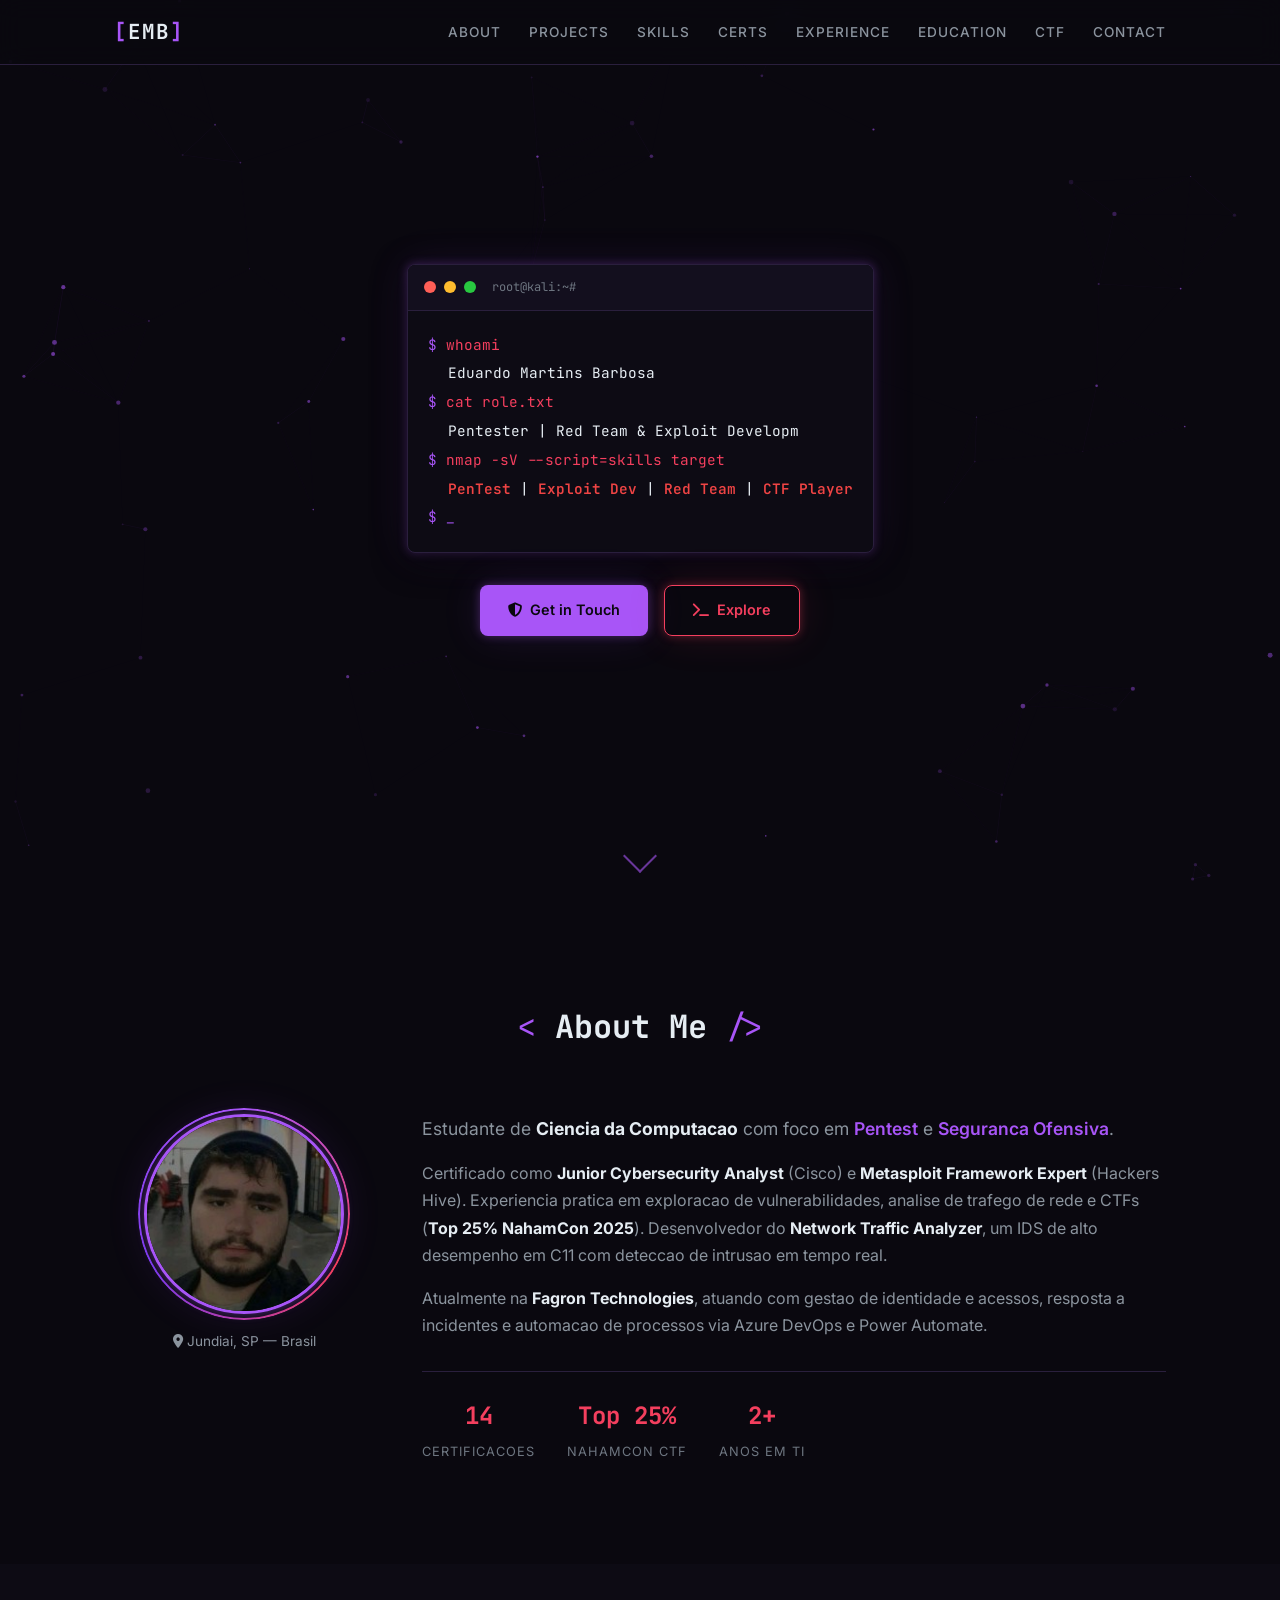
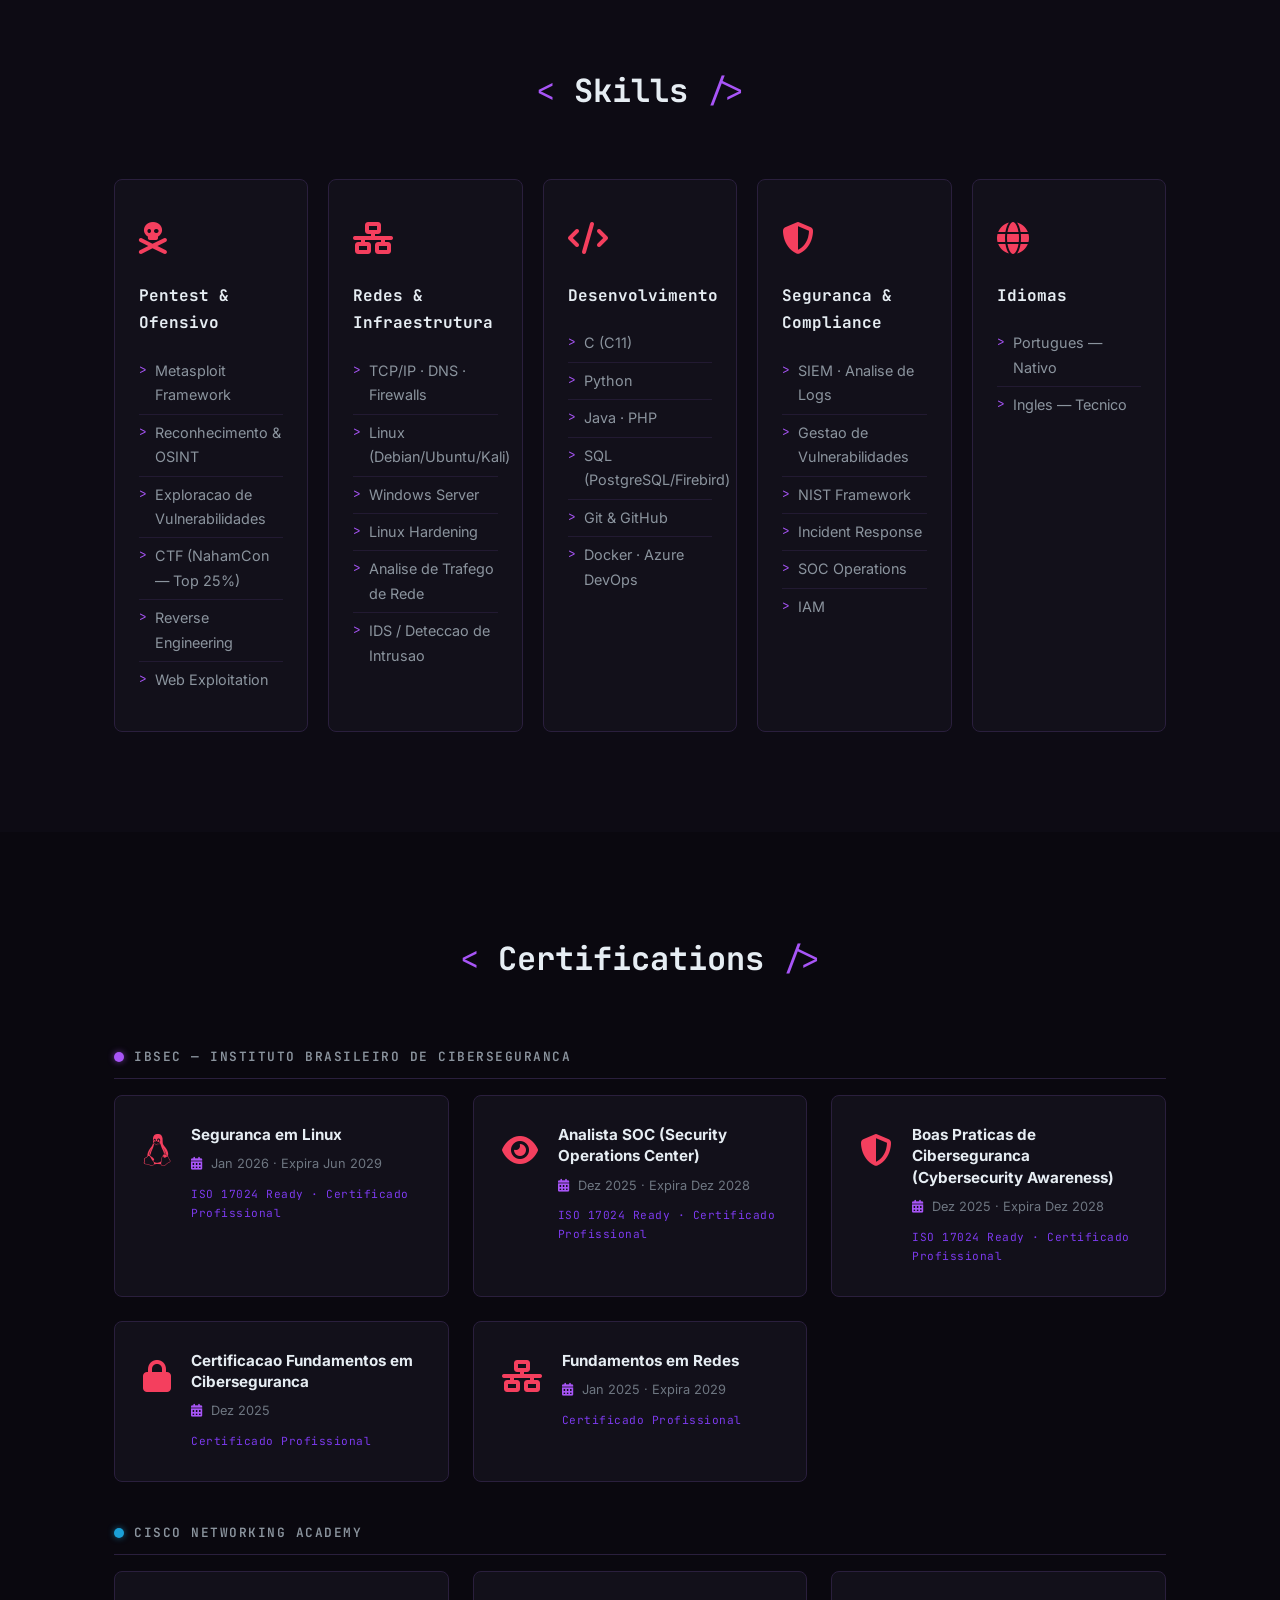
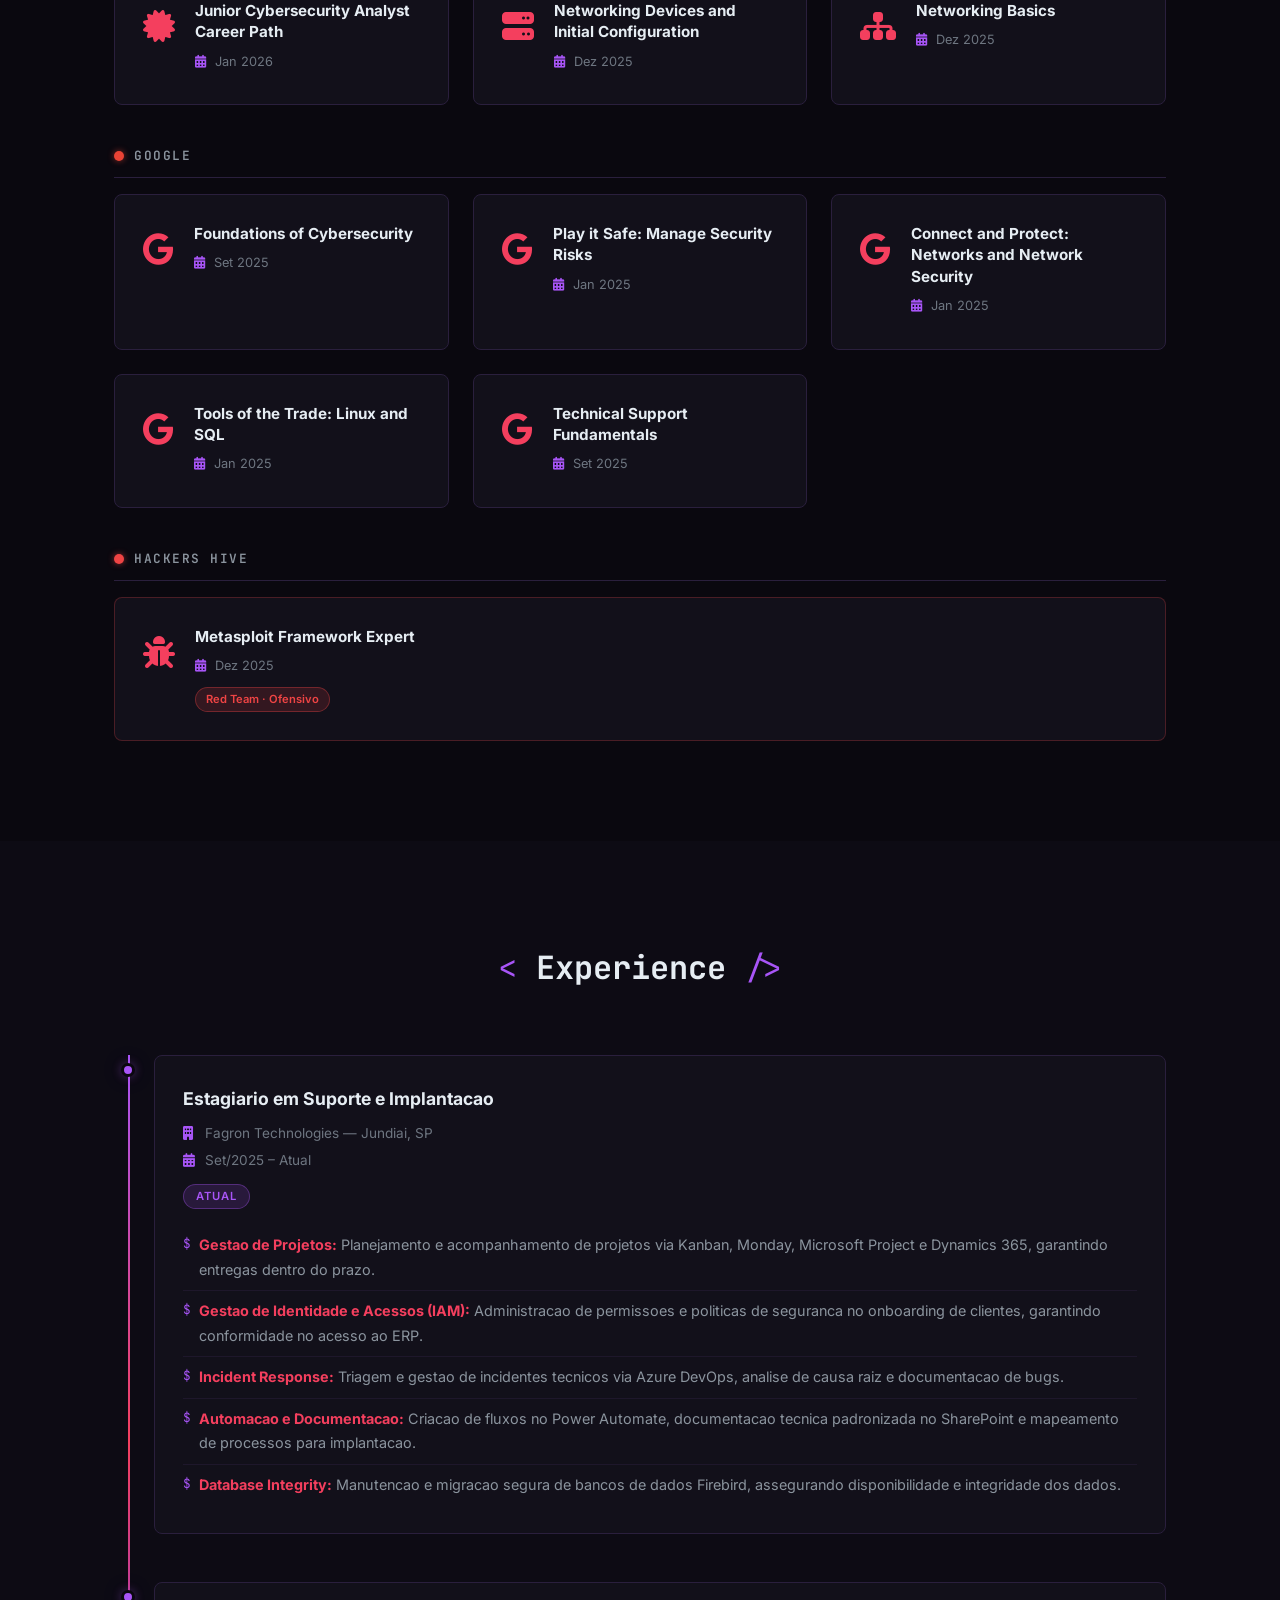
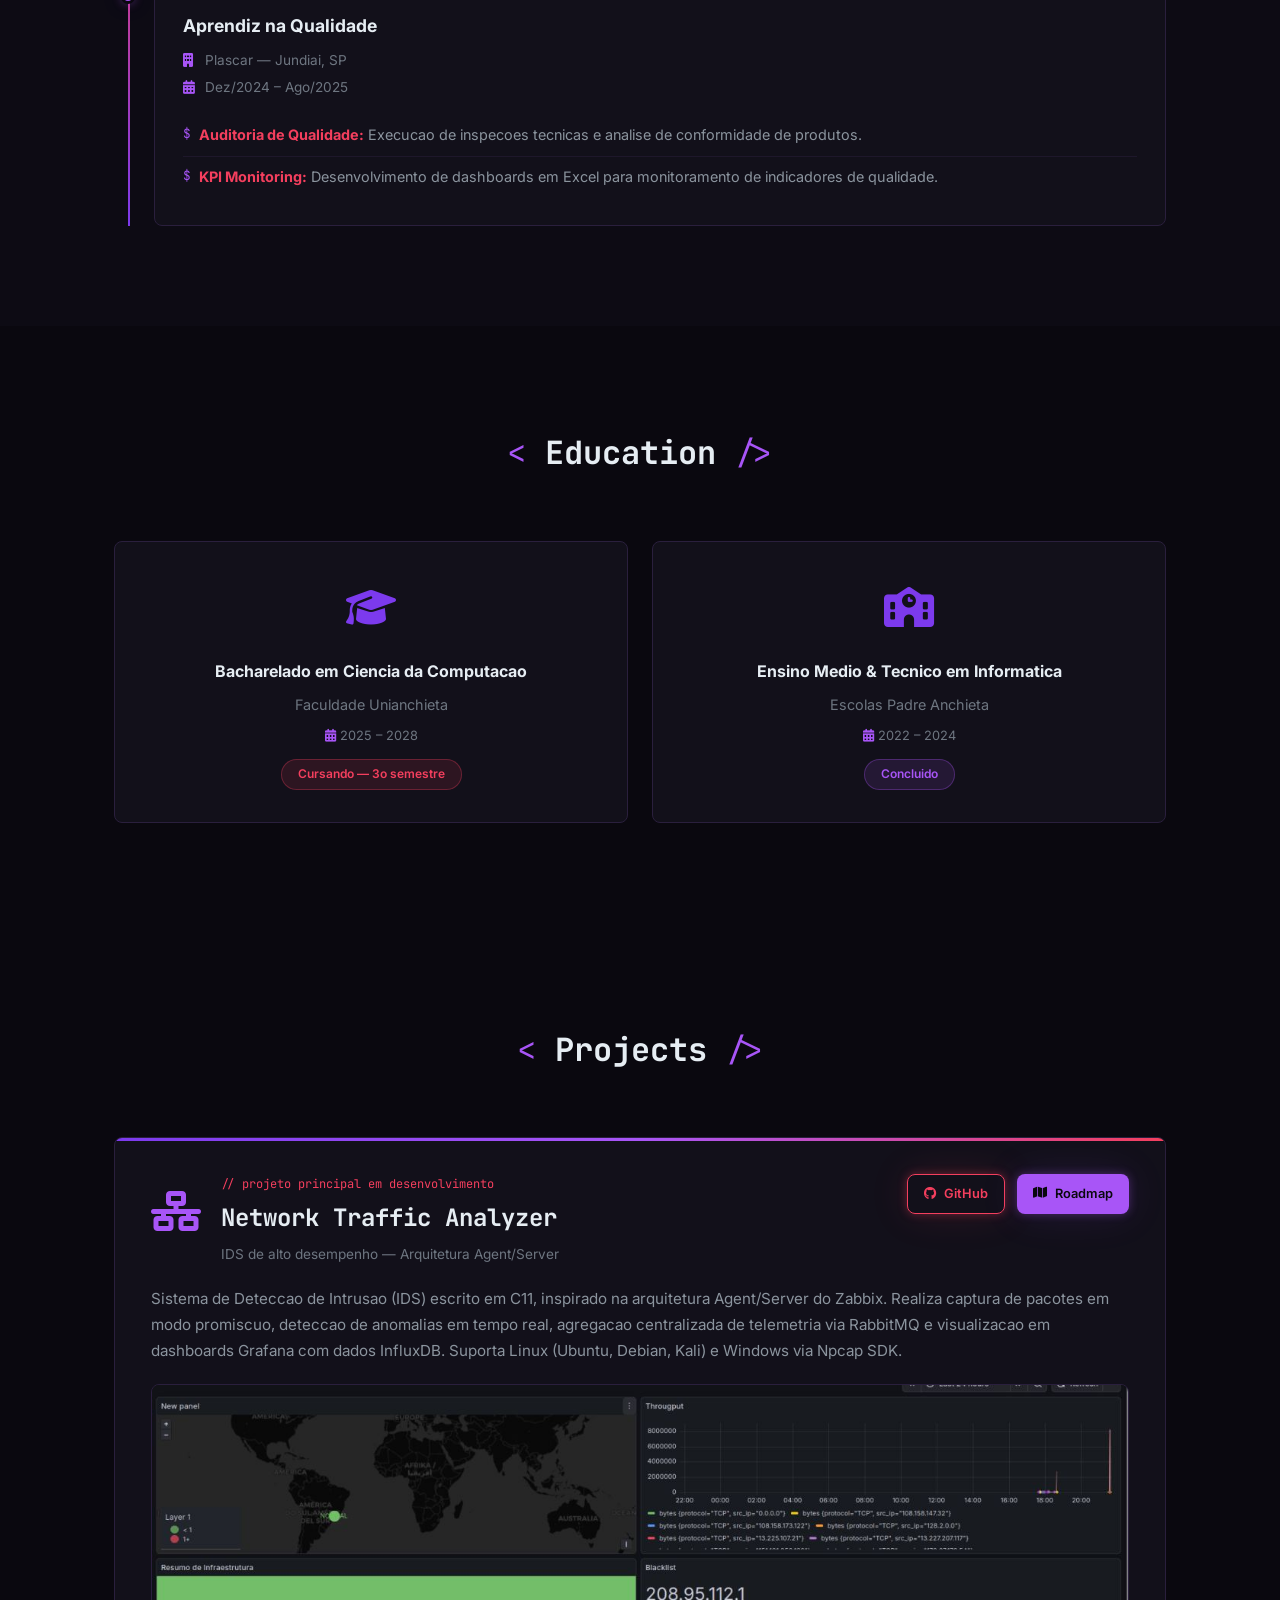
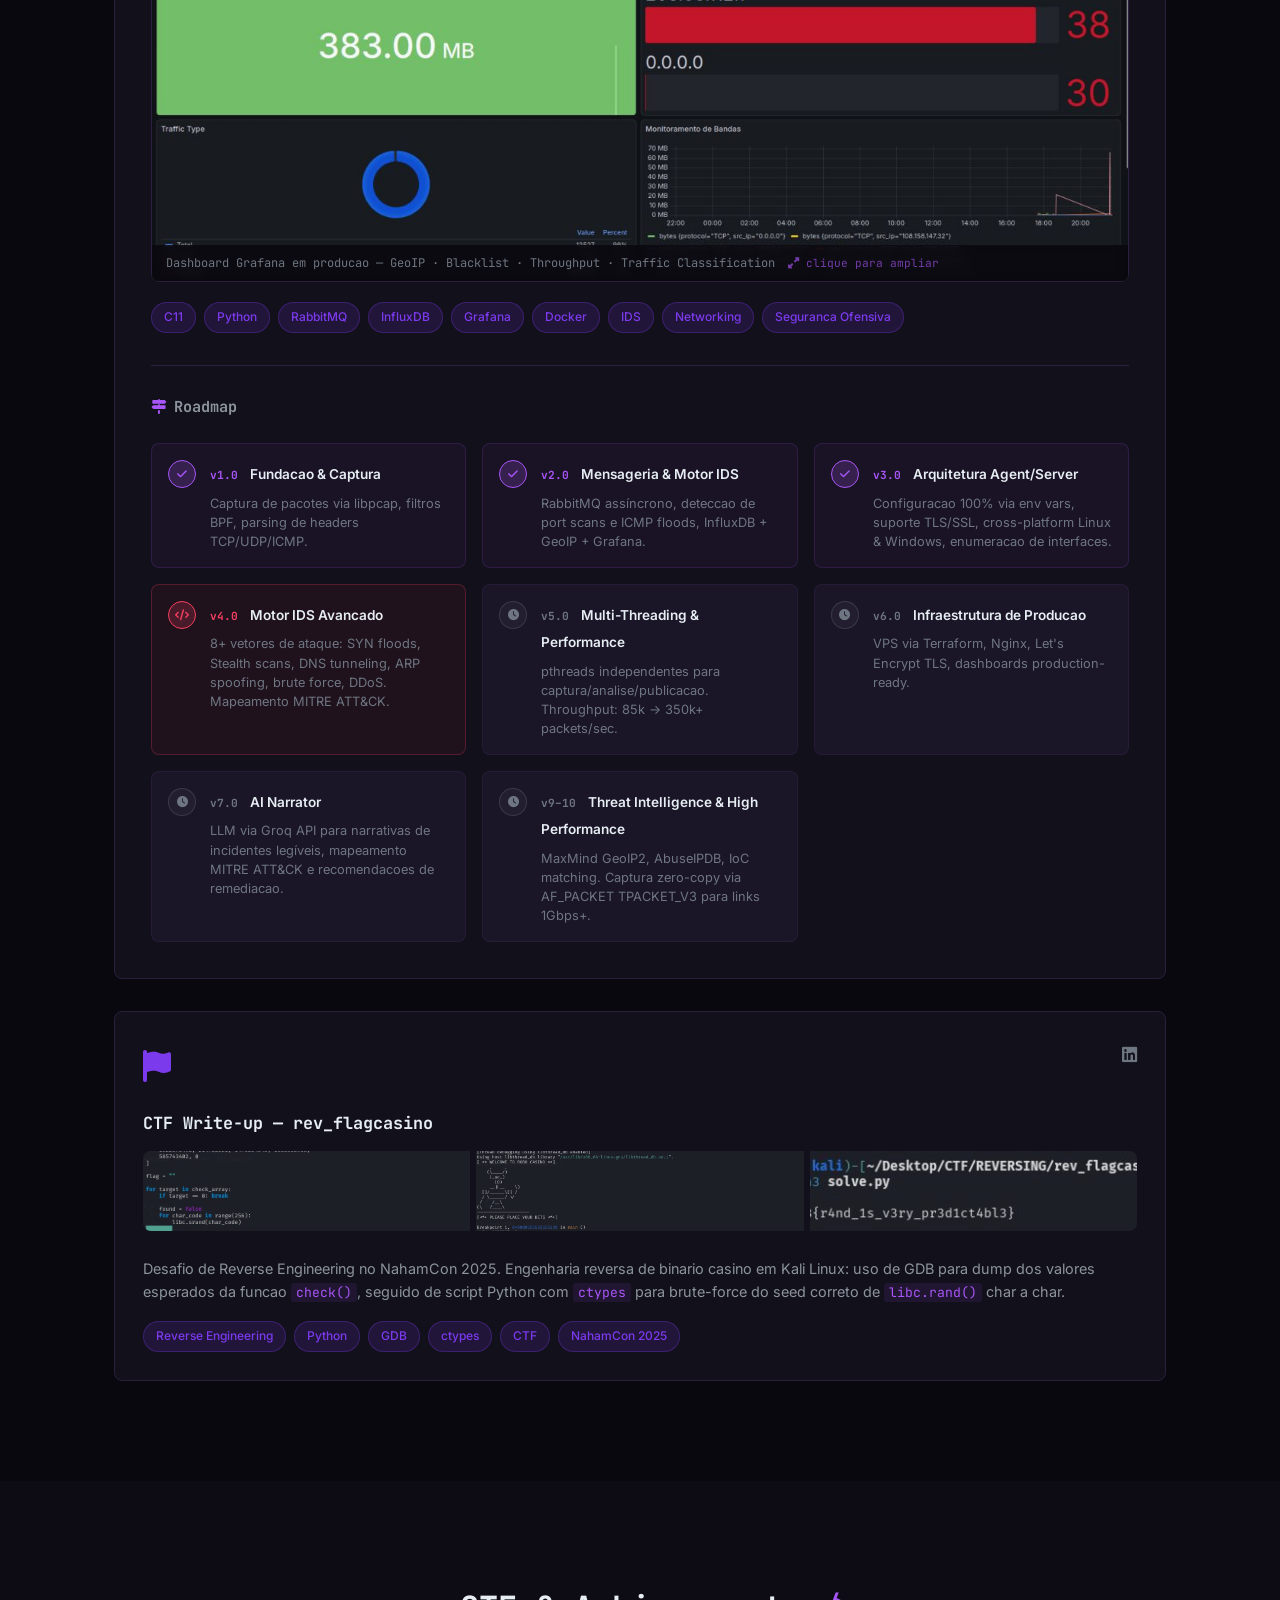
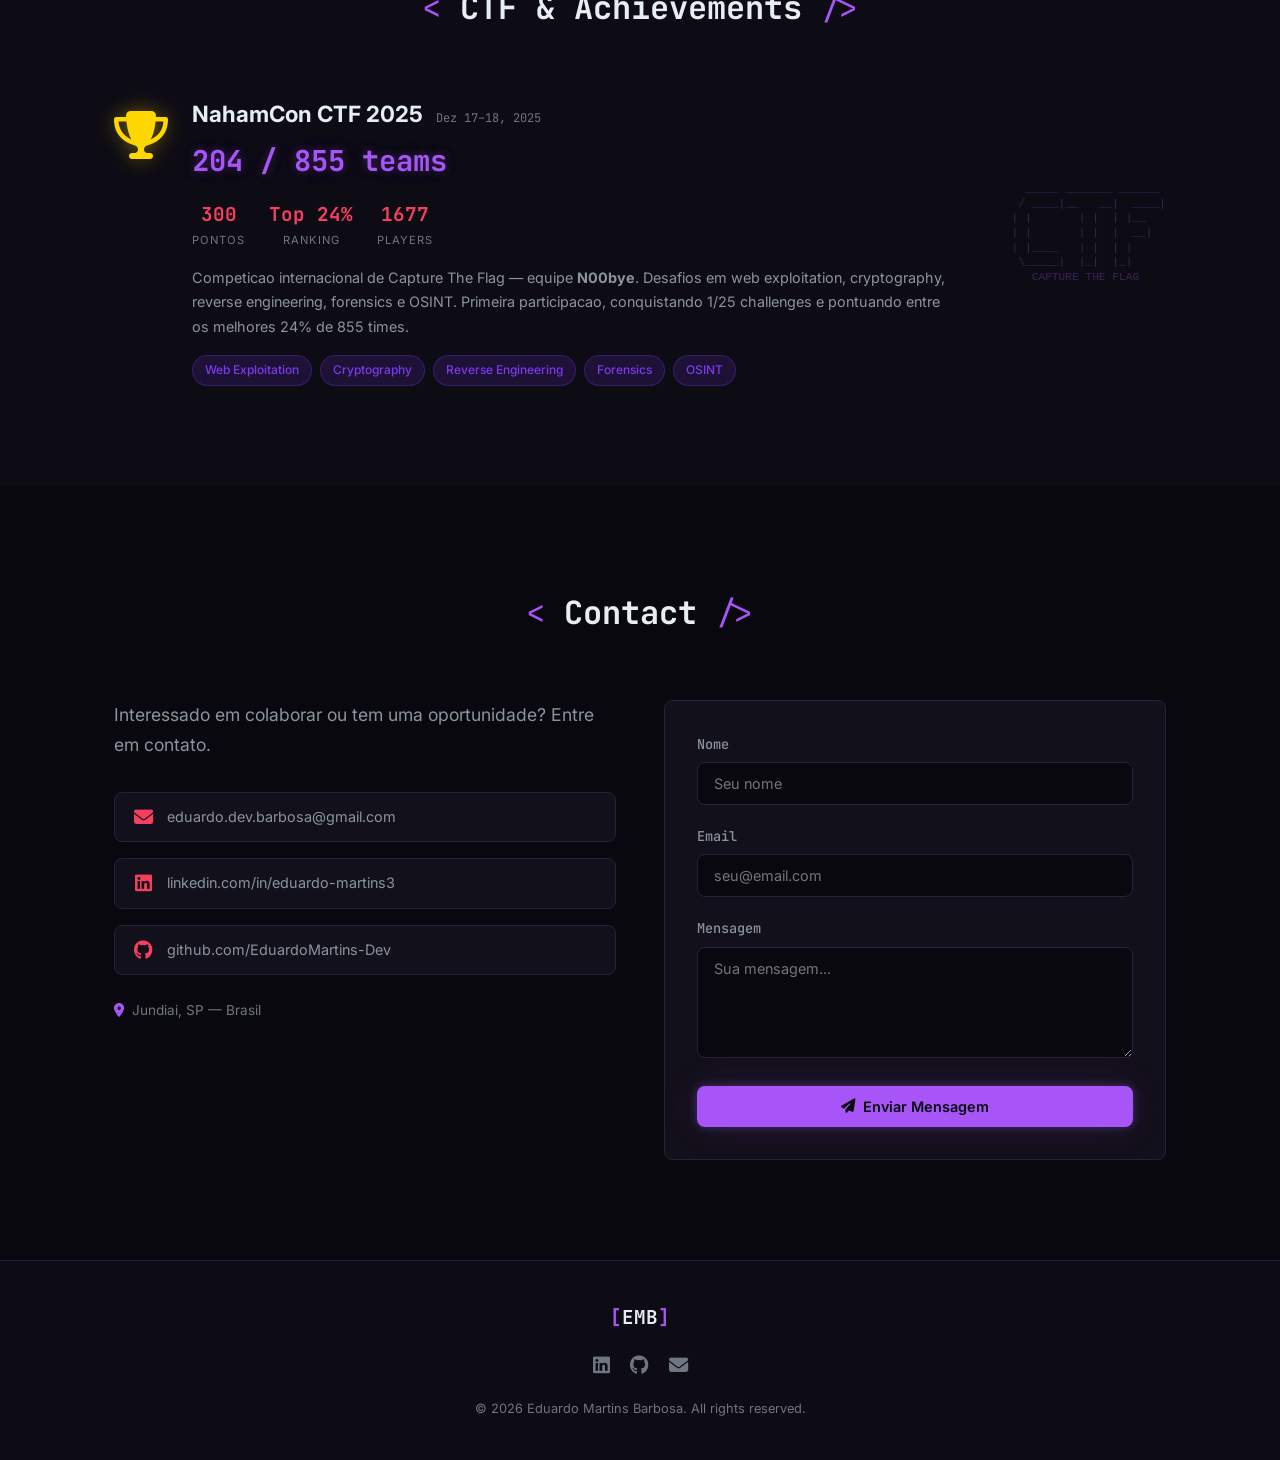
==== commit 1e07ab68: "Conecta formulário de contato ao Formspree Co-Authored-By: Claude Sonnet 4.6 <noreply@anthropic.com>" ====
--- a/index.html
+++ b/index.html
@@ -719,7 +719,6 @@
           </button>
           <!-- honeypot anti-spam -->
           <input type="text" name="_gotcha" style="display:none">
-          <p class="form-note">* Substitua o action do form pelo seu ID do Formspree para ativar o envio real.</p>
         </form>
 
       </div>
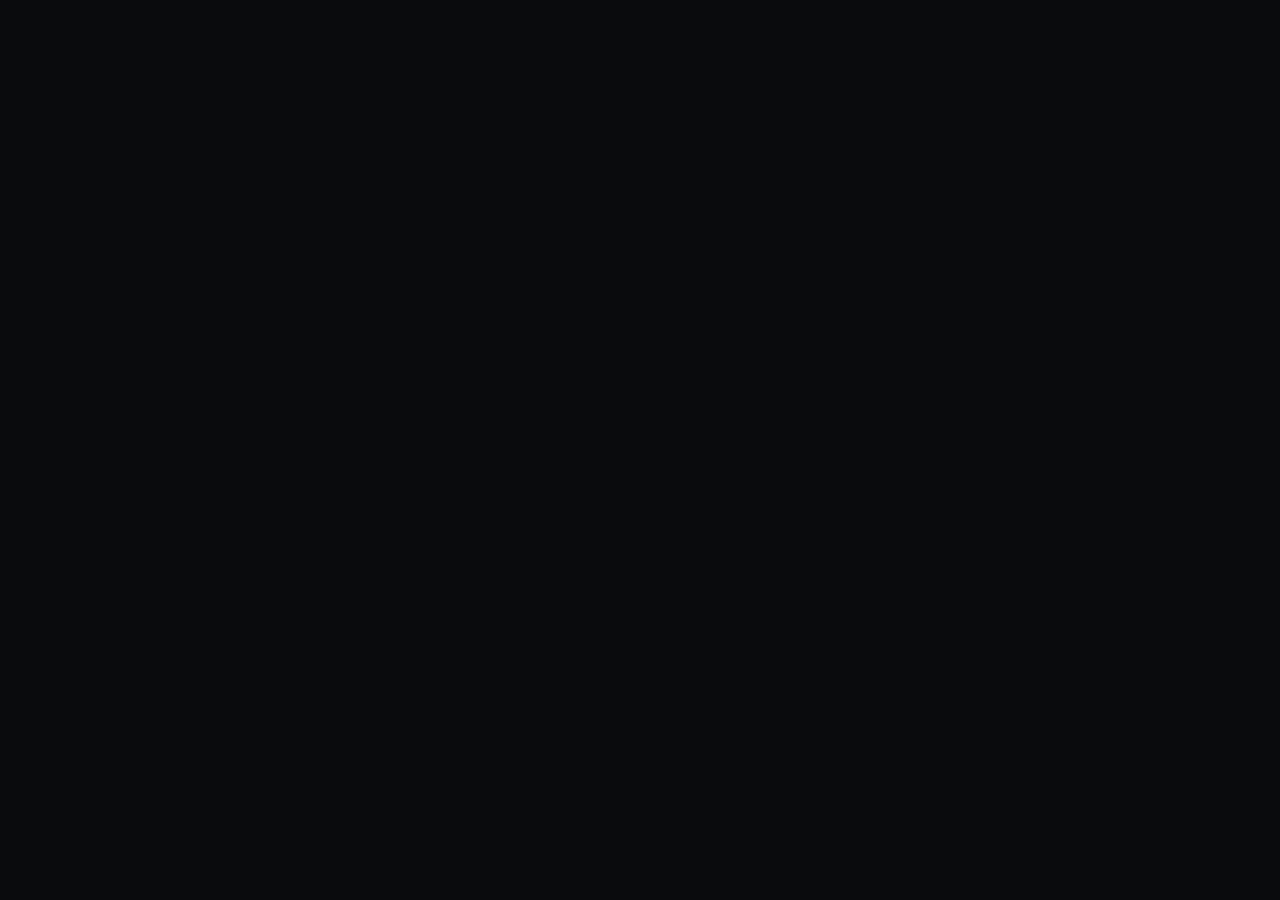
==== commit 86a0d707: "feat: novo portfolio SOC Console" ====
--- a/index.html
+++ b/index.html
@@ -1,764 +1,22 @@
 <!DOCTYPE html>
 <html lang="pt-BR">
 <head>
-  <meta charset="UTF-8">
-  <meta name="viewport" content="width=device-width, initial-scale=1.0">
-  <meta name="description" content="Eduardo Martins Barbosa — Pentester & IDS Developer. Metasploit Expert, CTF Top 24% NahamCon 2025. Desenvolvedor do Network Traffic Analyzer em C11.">
-  <meta name="keywords" content="pentest, pentester, cybersecurity, red team, exploit development, CTF, IDS, network security, Kali Linux, portfolio">
-  <meta name="author" content="Eduardo Martins Barbosa">
-
-  <meta property="og:title" content="Eduardo Martins Barbosa | Pentester & IDS Developer">
-  <meta property="og:description" content="Pentester Jr. | Desenvolvedor de IDS em C11 | CTF Top 24% NahamCon 2025 | Metasploit Framework Expert.">
-  <meta property="og:type" content="website">
-  <meta property="og:url" content="https://eduardomartins-dev.github.io">
-  <meta property="og:image" content="img/grafana-dashboard.jpeg">
-  <meta name="twitter:card" content="summary_large_image">
-  <meta name="twitter:title" content="Eduardo Martins Barbosa | Pentester & IDS Developer">
-  <meta name="twitter:description" content="Pentester Jr. | IDS em C11 | CTF Top 24% NahamCon 2025">
-  <meta name="twitter:image" content="img/grafana-dashboard.jpeg">
-
-  <title>Eduardo Martins Barbosa | Cybersecurity Portfolio</title>
-
-  <link rel="preconnect" href="https://fonts.googleapis.com">
-  <link rel="preconnect" href="https://fonts.gstatic.com" crossorigin>
-  <link href="https://fonts.googleapis.com/css2?family=JetBrains+Mono:wght@400;500;700&family=Inter:wght@300;400;500;600;700&display=swap" rel="stylesheet">
-  <link rel="stylesheet" href="https://cdnjs.cloudflare.com/ajax/libs/font-awesome/6.5.1/css/all.min.css">
-  <link rel="stylesheet" href="css/style.css">
+<meta charset="UTF-8"/>
+<meta name="viewport" content="width=device-width, initial-scale=1"/>
+<title>Eduardo Martins Barbosa — SOC Console</title>
+<link rel="preconnect" href="https://fonts.googleapis.com">
+<link rel="preconnect" href="https://fonts.gstatic.com" crossorigin>
+<link href="https://fonts.googleapis.com/css2?family=JetBrains+Mono:wght@400;500;700&family=Inter:wght@300;400;500;600;700&display=swap" rel="stylesheet">
+<style>
+  html, body, #root { margin: 0; padding: 0; background: #0a0b0d; min-height: 100vh; }
+  body { font-family: 'Inter', system-ui, sans-serif; }
+</style>
 </head>
 <body>
-
-  <!-- ===================== NAVBAR ===================== -->
-  <nav id="navbar" aria-label="Main navigation">
-    <div class="nav-container">
-      <a href="#hero" class="nav-logo" aria-label="Inicio">
-        <span class="logo-bracket">[</span>EMB<span class="logo-bracket">]</span>
-      </a>
-      <button class="nav-toggle" id="navToggle" aria-label="Abrir menu" aria-expanded="false">
-        <span></span><span></span><span></span>
-      </button>
-      <ul class="nav-links" id="navLinks">
-        <li><a href="#about">About</a></li>
-        <li><a href="#projects">Projects</a></li>
-        <li><a href="#skills">Skills</a></li>
-        <li><a href="#certifications">Certs</a></li>
-        <li><a href="#experience">Experience</a></li>
-        <li><a href="#education">Education</a></li>
-        <li><a href="#ctf">CTF</a></li>
-        <li><a href="#contact">Contact</a></li>
-      </ul>
-    </div>
-  </nav>
-
-  <!-- ===================== HERO ===================== -->
-  <section id="hero" class="hero">
-    <canvas id="particleCanvas" aria-hidden="true"></canvas>
-    <div class="hero-content">
-      <div class="terminal-window">
-        <div class="terminal-header">
-          <span class="terminal-dot red"></span>
-          <span class="terminal-dot yellow"></span>
-          <span class="terminal-dot green"></span>
-          <span class="terminal-title">root@kali:~#</span>
-        </div>
-        <div class="terminal-body">
-          <p class="terminal-line"><span class="prompt">$</span> <span class="cmd">whoami</span></p>
-          <p class="terminal-output" id="typedName"></p>
-          <p class="terminal-line"><span class="prompt">$</span> <span class="cmd">cat role.txt</span></p>
-          <p class="terminal-output" id="typedRole"></p>
-          <p class="terminal-line"><span class="prompt">$</span> <span class="cmd">nmap -sV --script=skills target</span></p>
-          <p class="terminal-output"><span class="nmap-result">PenTest</span> | <span class="nmap-result">Exploit Dev</span> | <span class="nmap-result">Red Team</span> | <span class="nmap-result">CTF Player</span></p>
-          <p class="terminal-line"><span class="prompt">$</span> <span class="cmd-cursor">_</span></p>
-        </div>
-      </div>
-      <div class="hero-cta">
-        <a href="#contact" class="btn btn-primary"><i class="fas fa-shield-halved"></i> Get in Touch</a>
-        <a href="#about" class="btn btn-outline"><i class="fas fa-terminal"></i> Explore</a>
-      </div>
-    </div>
-    <div class="scroll-indicator" aria-hidden="true">
-      <div class="scroll-arrow"></div>
-    </div>
-  </section>
-
-  <!-- ===================== ABOUT ===================== -->
-  <section id="about" class="section">
-    <div class="container">
-      <h2 class="section-title" data-aos>
-        <span class="title-decoration">&lt;</span> About Me <span class="title-decoration">/&gt;</span>
-      </h2>
-      <div class="about-grid" data-aos>
-        <div class="about-avatar">
-          <div class="avatar-frame">
-            <img src="img/profile.jpeg" alt="Eduardo Martins Barbosa" class="avatar-img">
-            <div class="avatar-glow"></div>
-          </div>
-          <div class="about-location">
-            <i class="fas fa-map-marker-alt"></i> Jundiai, SP — Brasil
-          </div>
-        </div>
-        <div class="about-text">
-          <p class="about-intro">
-            Estudante de <strong>Ciencia da Computacao</strong> com foco em <span class="highlight">Pentest</span> e <span class="highlight">Seguranca Ofensiva</span>.
-          </p>
-          <p>
-            Certificado como <strong>Junior Cybersecurity Analyst</strong> (Cisco) e <strong>Metasploit Framework Expert</strong> (Hackers Hive). Experiencia pratica em exploracao de vulnerabilidades, analise de trafego de rede e CTFs (<strong>Top 25% NahamCon 2025</strong>). Desenvolvedor do <strong>Network Traffic Analyzer</strong>, um IDS de alto desempenho em C11 com deteccao de intrusao em tempo real.
-          </p>
-          <p>
-            Atualmente na <strong>Fagron Technologies</strong>, atuando com gestao de identidade e acessos, resposta a incidentes e automacao de processos via Azure DevOps e Power Automate.
-          </p>
-          <div class="about-stats">
-            <div class="stat-item">
-              <span class="stat-number">14</span>
-              <span class="stat-label">Certificacoes</span>
-            </div>
-            <div class="stat-item">
-              <span class="stat-number">Top 25%</span>
-              <span class="stat-label">NahamCon CTF</span>
-            </div>
-            <div class="stat-item">
-              <span class="stat-number">2+</span>
-              <span class="stat-label">Anos em TI</span>
-            </div>
-          </div>
-        </div>
-      </div>
-    </div>
-  </section>
-
-  <!-- ===================== SKILLS ===================== -->
-  <section id="skills" class="section section-alt">
-    <div class="container">
-      <h2 class="section-title" data-aos>
-        <span class="title-decoration">&lt;</span> Skills <span class="title-decoration">/&gt;</span>
-      </h2>
-      <div class="skills-grid" data-aos>
-
-        <div class="skill-card">
-          <div class="skill-icon"><i class="fas fa-skull-crossbones"></i></div>
-          <h3>Pentest & Ofensivo</h3>
-          <ul class="skill-list">
-            <li>Metasploit Framework</li>
-            <li>Reconhecimento & OSINT</li>
-            <li>Exploracao de Vulnerabilidades</li>
-            <li>CTF (NahamCon — Top 25%)</li>
-            <li>Reverse Engineering</li>
-            <li>Web Exploitation</li>
-          </ul>
-        </div>
-
-        <div class="skill-card">
-          <div class="skill-icon"><i class="fas fa-network-wired"></i></div>
-          <h3>Redes & Infraestrutura</h3>
-          <ul class="skill-list">
-            <li>TCP/IP · DNS · Firewalls</li>
-            <li>Linux (Debian/Ubuntu/Kali)</li>
-            <li>Windows Server</li>
-            <li>Linux Hardening</li>
-            <li>Analise de Trafego de Rede</li>
-            <li>IDS / Deteccao de Intrusao</li>
-          </ul>
-        </div>
-
-        <div class="skill-card">
-          <div class="skill-icon"><i class="fas fa-code"></i></div>
-          <h3>Desenvolvimento</h3>
-          <ul class="skill-list">
-            <li>C (C11)</li>
-            <li>Python</li>
-            <li>Java · PHP</li>
-            <li>SQL (PostgreSQL/Firebird)</li>
-            <li>Git & GitHub</li>
-            <li>Docker · Azure DevOps</li>
-          </ul>
-        </div>
-
-        <div class="skill-card">
-          <div class="skill-icon"><i class="fas fa-shield-halved"></i></div>
-          <h3>Seguranca & Compliance</h3>
-          <ul class="skill-list">
-            <li>SIEM · Analise de Logs</li>
-            <li>Gestao de Vulnerabilidades</li>
-            <li>NIST Framework</li>
-            <li>Incident Response</li>
-            <li>SOC Operations</li>
-            <li>IAM</li>
-          </ul>
-        </div>
-
-        <div class="skill-card">
-          <div class="skill-icon"><i class="fas fa-globe"></i></div>
-          <h3>Idiomas</h3>
-          <ul class="skill-list">
-            <li>Portugues — Nativo</li>
-            <li>Ingles — Tecnico</li>
-          </ul>
-        </div>
-
-      </div>
-    </div>
-  </section>
-
-  <!-- ===================== CERTIFICATIONS ===================== -->
-  <section id="certifications" class="section">
-    <div class="container">
-      <h2 class="section-title" data-aos>
-        <span class="title-decoration">&lt;</span> Certifications <span class="title-decoration">/&gt;</span>
-      </h2>
-      <div class="certs-groups" data-aos>
-
-        <!-- IBSEC -->
-        <div class="cert-group">
-          <div class="cert-group-label"><span class="cert-group-dot ibsec"></span> IBSEC — Instituto Brasileiro de Ciberseguranca</div>
-          <div class="certs-grid">
-
-            <div class="cert-card">
-              <div class="cert-badge"><i class="fab fa-linux"></i></div>
-              <div class="cert-info">
-                <h3>Seguranca em Linux</h3>
-                <p class="cert-date"><i class="fas fa-calendar-alt"></i> Jan 2026 · Expira Jun 2029</p>
-                <span class="cert-iso">ISO 17024 Ready · Certificado Profissional</span>
-              </div>
-              <div class="cert-glow"></div>
-            </div>
-
-            <div class="cert-card">
-              <div class="cert-badge"><i class="fas fa-eye"></i></div>
-              <div class="cert-info">
-                <h3>Analista SOC (Security Operations Center)</h3>
-                <p class="cert-date"><i class="fas fa-calendar-alt"></i> Dez 2025 · Expira Dez 2028</p>
-                <span class="cert-iso">ISO 17024 Ready · Certificado Profissional</span>
-              </div>
-              <div class="cert-glow"></div>
-            </div>
-
-            <div class="cert-card">
-              <div class="cert-badge"><i class="fas fa-shield-halved"></i></div>
-              <div class="cert-info">
-                <h3>Boas Praticas de Ciberseguranca (Cybersecurity Awareness)</h3>
-                <p class="cert-date"><i class="fas fa-calendar-alt"></i> Dez 2025 · Expira Dez 2028</p>
-                <span class="cert-iso">ISO 17024 Ready · Certificado Profissional</span>
-              </div>
-              <div class="cert-glow"></div>
-            </div>
-
-            <div class="cert-card">
-              <div class="cert-badge"><i class="fas fa-lock"></i></div>
-              <div class="cert-info">
-                <h3>Certificacao Fundamentos em Ciberseguranca</h3>
-                <p class="cert-date"><i class="fas fa-calendar-alt"></i> Dez 2025</p>
-                <span class="cert-iso">Certificado Profissional</span>
-              </div>
-              <div class="cert-glow"></div>
-            </div>
-
-            <div class="cert-card">
-              <div class="cert-badge"><i class="fas fa-network-wired"></i></div>
-              <div class="cert-info">
-                <h3>Fundamentos em Redes</h3>
-                <p class="cert-date"><i class="fas fa-calendar-alt"></i> Jan 2025 · Expira 2029</p>
-                <span class="cert-iso">Certificado Profissional</span>
-              </div>
-              <div class="cert-glow"></div>
-            </div>
-
-          </div>
-        </div>
-
-        <!-- Cisco -->
-        <div class="cert-group">
-          <div class="cert-group-label"><span class="cert-group-dot cisco"></span> Cisco Networking Academy</div>
-          <div class="certs-grid">
-
-            <div class="cert-card">
-              <div class="cert-badge"><i class="fas fa-certificate"></i></div>
-              <div class="cert-info">
-                <h3>Junior Cybersecurity Analyst Career Path</h3>
-                <p class="cert-date"><i class="fas fa-calendar-alt"></i> Jan 2026</p>
-              </div>
-              <div class="cert-glow"></div>
-            </div>
-
-            <div class="cert-card">
-              <div class="cert-badge"><i class="fas fa-server"></i></div>
-              <div class="cert-info">
-                <h3>Networking Devices and Initial Configuration</h3>
-                <p class="cert-date"><i class="fas fa-calendar-alt"></i> Dez 2025</p>
-              </div>
-              <div class="cert-glow"></div>
-            </div>
-
-            <div class="cert-card">
-              <div class="cert-badge"><i class="fas fa-sitemap"></i></div>
-              <div class="cert-info">
-                <h3>Networking Basics</h3>
-                <p class="cert-date"><i class="fas fa-calendar-alt"></i> Dez 2025</p>
-              </div>
-              <div class="cert-glow"></div>
-            </div>
-
-          </div>
-        </div>
-
-        <!-- Google -->
-        <div class="cert-group">
-          <div class="cert-group-label"><span class="cert-group-dot google"></span> Google</div>
-          <div class="certs-grid">
-
-            <div class="cert-card">
-              <div class="cert-badge"><i class="fab fa-google"></i></div>
-              <div class="cert-info">
-                <h3>Foundations of Cybersecurity</h3>
-                <p class="cert-date"><i class="fas fa-calendar-alt"></i> Set 2025</p>
-              </div>
-              <div class="cert-glow"></div>
-            </div>
-
-            <div class="cert-card">
-              <div class="cert-badge"><i class="fab fa-google"></i></div>
-              <div class="cert-info">
-                <h3>Play it Safe: Manage Security Risks</h3>
-                <p class="cert-date"><i class="fas fa-calendar-alt"></i> Jan 2025</p>
-              </div>
-              <div class="cert-glow"></div>
-            </div>
-
-            <div class="cert-card">
-              <div class="cert-badge"><i class="fab fa-google"></i></div>
-              <div class="cert-info">
-                <h3>Connect and Protect: Networks and Network Security</h3>
-                <p class="cert-date"><i class="fas fa-calendar-alt"></i> Jan 2025</p>
-              </div>
-              <div class="cert-glow"></div>
-            </div>
-
-            <div class="cert-card">
-              <div class="cert-badge"><i class="fab fa-google"></i></div>
-              <div class="cert-info">
-                <h3>Tools of the Trade: Linux and SQL</h3>
-                <p class="cert-date"><i class="fas fa-calendar-alt"></i> Jan 2025</p>
-              </div>
-              <div class="cert-glow"></div>
-            </div>
-
-            <div class="cert-card">
-              <div class="cert-badge"><i class="fab fa-google"></i></div>
-              <div class="cert-info">
-                <h3>Technical Support Fundamentals</h3>
-                <p class="cert-date"><i class="fas fa-calendar-alt"></i> Set 2025</p>
-              </div>
-              <div class="cert-glow"></div>
-            </div>
-
-          </div>
-        </div>
-
-        <!-- Hackers Hive -->
-        <div class="cert-group">
-          <div class="cert-group-label"><span class="cert-group-dot hackershive"></span> Hackers Hive</div>
-          <div class="certs-grid">
-
-            <div class="cert-card cert-card--highlight">
-              <div class="cert-badge"><i class="fas fa-bug"></i></div>
-              <div class="cert-info">
-                <h3>Metasploit Framework Expert</h3>
-                <p class="cert-date"><i class="fas fa-calendar-alt"></i> Dez 2025</p>
-                <span class="cert-tag-red">Red Team · Ofensivo</span>
-              </div>
-              <div class="cert-glow"></div>
-            </div>
-
-          </div>
-        </div>
-
-      </div>
-    </div>
-  </section>
-
-  <!-- ===================== EXPERIENCE ===================== -->
-  <section id="experience" class="section section-alt">
-    <div class="container">
-      <h2 class="section-title" data-aos>
-        <span class="title-decoration">&lt;</span> Experience <span class="title-decoration">/&gt;</span>
-      </h2>
-      <div class="timeline" data-aos>
-
-        <div class="timeline-item">
-          <div class="timeline-marker"></div>
-          <div class="timeline-content">
-            <div class="timeline-header">
-              <h3>Estagiario em Suporte e Implantacao</h3>
-              <span class="timeline-company"><i class="fas fa-building"></i> Fagron Technologies — Jundiai, SP</span>
-              <span class="timeline-date"><i class="fas fa-calendar-alt"></i> Set/2025 – Atual</span>
-              <span class="timeline-badge active">Atual</span>
-            </div>
-            <ul class="timeline-details">
-<li>
-                <strong>Gestao de Projetos:</strong> Planejamento e acompanhamento de projetos via Kanban, Monday, Microsoft Project e Dynamics 365, garantindo entregas dentro do prazo.
-              </li>
-              <li>
-                <strong>Gestao de Identidade e Acessos (IAM):</strong> Administracao de permissoes e politicas de seguranca no onboarding de clientes, garantindo conformidade no acesso ao ERP.
-              </li>
-              <li>
-                <strong>Incident Response:</strong> Triagem e gestao de incidentes tecnicos via Azure DevOps, analise de causa raiz e documentacao de bugs.
-              </li>
-              <li>
-                <strong>Automacao e Documentacao:</strong> Criacao de fluxos no Power Automate, documentacao tecnica padronizada no SharePoint e mapeamento de processos para implantacao.
-              </li>
-              <li>
-                <strong>Database Integrity:</strong> Manutencao e migracao segura de bancos de dados Firebird, assegurando disponibilidade e integridade dos dados.
-              </li>
-            </ul>
-          </div>
-        </div>
-
-        <div class="timeline-item">
-          <div class="timeline-marker"></div>
-          <div class="timeline-content">
-            <div class="timeline-header">
-              <h3>Aprendiz na Qualidade</h3>
-              <span class="timeline-company"><i class="fas fa-building"></i> Plascar — Jundiai, SP</span>
-              <span class="timeline-date"><i class="fas fa-calendar-alt"></i> Dez/2024 – Ago/2025</span>
-            </div>
-            <ul class="timeline-details">
-              <li>
-                <strong>Auditoria de Qualidade:</strong> Execucao de inspecoes tecnicas e analise de conformidade de produtos.
-              </li>
-              <li>
-                <strong>KPI Monitoring:</strong> Desenvolvimento de dashboards em Excel para monitoramento de indicadores de qualidade.
-              </li>
-            </ul>
-          </div>
-        </div>
-
-      </div>
-    </div>
-  </section>
-
-  <!-- ===================== EDUCATION ===================== -->
-  <section id="education" class="section">
-    <div class="container">
-      <h2 class="section-title" data-aos>
-        <span class="title-decoration">&lt;</span> Education <span class="title-decoration">/&gt;</span>
-      </h2>
-      <div class="education-grid" data-aos>
-
-        <div class="edu-card">
-          <div class="edu-icon"><i class="fas fa-graduation-cap"></i></div>
-          <h3>Bacharelado em Ciencia da Computacao</h3>
-          <p class="edu-school">Faculdade Unianchieta</p>
-          <p class="edu-period"><i class="fas fa-calendar-alt"></i> 2025 – 2028</p>
-          <span class="edu-badge">Cursando — 3o semestre</span>
-        </div>
-
-        <div class="edu-card">
-          <div class="edu-icon"><i class="fas fa-school"></i></div>
-          <h3>Ensino Medio & Tecnico em Informatica</h3>
-          <p class="edu-school">Escolas Padre Anchieta</p>
-          <p class="edu-period"><i class="fas fa-calendar-alt"></i> 2022 – 2024</p>
-          <span class="edu-badge completed">Concluido</span>
-        </div>
-
-      </div>
-    </div>
-  </section>
-
-  <!-- ===================== PROJECTS ===================== -->
-  <section id="projects" class="section">
-    <div class="container">
-      <h2 class="section-title" data-aos>
-        <span class="title-decoration">&lt;</span> Projects <span class="title-decoration">/&gt;</span>
-      </h2>
-
-      <!-- Projeto principal em destaque -->
-      <div class="project-featured" data-aos>
-        <div class="project-featured-header">
-          <div class="project-featured-title-row">
-            <div class="project-icon-lg"><i class="fas fa-network-wired"></i></div>
-            <div>
-              <div class="project-featured-label">// projeto principal em desenvolvimento</div>
-              <h3 class="project-featured-name">Network Traffic Analyzer</h3>
-              <p class="project-featured-sub">IDS de alto desempenho — Arquitetura Agent/Server</p>
-            </div>
-            <div class="project-featured-links">
-              <a href="https://github.com/EduardoMartins-Dev/Network-Traffic-Analyzer" target="_blank" rel="noopener noreferrer" class="btn btn-outline btn-sm"><i class="fab fa-github"></i> GitHub</a>
-              <a href="https://github.com/EduardoMartins-Dev/Network-Traffic-Analyzer/blob/v3/ROADMAP.MD" target="_blank" rel="noopener noreferrer" class="btn btn-primary btn-sm"><i class="fas fa-map"></i> Roadmap</a>
-            </div>
-          </div>
-          <p class="project-featured-desc">
-            Sistema de Deteccao de Intrusao (IDS) escrito em C11, inspirado na arquitetura Agent/Server do Zabbix. Realiza captura de pacotes em modo promiscuo, deteccao de anomalias em tempo real, agregacao centralizada de telemetria via RabbitMQ e visualizacao em dashboards Grafana com dados InfluxDB. Suporta Linux (Ubuntu, Debian, Kali) e Windows via Npcap SDK.
-          </p>
-          <div class="project-screenshot">
-            <img src="img/grafana-dashboard.jpeg"
-                 alt="Dashboard Grafana do Network Traffic Analyzer mostrando GeoIP, blacklist, throughput e monitoramento de trafego em tempo real"
-                 loading="lazy"
-                 data-lightbox="nta"
-                 data-caption="Dashboard Grafana em producao — GeoIP · Blacklist · Throughput · Traffic Classification">
-            <p class="project-screenshot-caption">Dashboard Grafana em producao — GeoIP · Blacklist · Throughput · Traffic Classification <span class="lightbox-hint"><i class="fas fa-expand-alt"></i> clique para ampliar</span></p>
-          </div>
-          <div class="project-tags">
-            <span class="tag">C11</span>
-            <span class="tag">Python</span>
-            <span class="tag">RabbitMQ</span>
-            <span class="tag">InfluxDB</span>
-            <span class="tag">Grafana</span>
-            <span class="tag">Docker</span>
-            <span class="tag">IDS</span>
-            <span class="tag">Networking</span>
-            <span class="tag">Seguranca Ofensiva</span>
-          </div>
-        </div>
-
-        <!-- Roadmap -->
-        <div class="project-roadmap">
-          <h4 class="roadmap-title"><i class="fas fa-map-signs"></i> Roadmap</h4>
-          <div class="roadmap-grid">
-
-            <div class="roadmap-item done">
-              <div class="roadmap-marker"><i class="fas fa-check"></i></div>
-              <div class="roadmap-content">
-                <span class="roadmap-version">v1.0</span>
-                <span class="roadmap-name">Fundacao & Captura</span>
-                <p>Captura de pacotes via libpcap, filtros BPF, parsing de headers TCP/UDP/ICMP.</p>
-              </div>
-            </div>
-
-            <div class="roadmap-item done">
-              <div class="roadmap-marker"><i class="fas fa-check"></i></div>
-              <div class="roadmap-content">
-                <span class="roadmap-version">v2.0</span>
-                <span class="roadmap-name">Mensageria & Motor IDS</span>
-                <p>RabbitMQ assíncrono, deteccao de port scans e ICMP floods, InfluxDB + GeoIP + Grafana.</p>
-              </div>
-            </div>
-
-            <div class="roadmap-item done">
-              <div class="roadmap-marker"><i class="fas fa-check"></i></div>
-              <div class="roadmap-content">
-                <span class="roadmap-version">v3.0</span>
-                <span class="roadmap-name">Arquitetura Agent/Server</span>
-                <p>Configuracao 100% via env vars, suporte TLS/SSL, cross-platform Linux & Windows, enumeracao de interfaces.</p>
-              </div>
-            </div>
-
-            <div class="roadmap-item active">
-              <div class="roadmap-marker"><i class="fas fa-code"></i></div>
-              <div class="roadmap-content">
-                <span class="roadmap-version">v4.0</span>
-                <span class="roadmap-name">Motor IDS Avancado</span>
-                <p>8+ vetores de ataque: SYN floods, Stealth scans, DNS tunneling, ARP spoofing, brute force, DDoS. Mapeamento MITRE ATT&CK.</p>
-              </div>
-            </div>
-
-            <div class="roadmap-item planned">
-              <div class="roadmap-marker"><i class="fas fa-clock"></i></div>
-              <div class="roadmap-content">
-                <span class="roadmap-version">v5.0</span>
-                <span class="roadmap-name">Multi-Threading & Performance</span>
-                <p>pthreads independentes para captura/analise/publicacao. Throughput: 85k → 350k+ packets/sec.</p>
-              </div>
-            </div>
-
-            <div class="roadmap-item planned">
-              <div class="roadmap-marker"><i class="fas fa-clock"></i></div>
-              <div class="roadmap-content">
-                <span class="roadmap-version">v6.0</span>
-                <span class="roadmap-name">Infraestrutura de Producao</span>
-                <p>VPS via Terraform, Nginx, Let's Encrypt TLS, dashboards production-ready.</p>
-              </div>
-            </div>
-
-            <div class="roadmap-item planned">
-              <div class="roadmap-marker"><i class="fas fa-clock"></i></div>
-              <div class="roadmap-content">
-                <span class="roadmap-version">v7.0</span>
-                <span class="roadmap-name">AI Narrator</span>
-                <p>LLM via Groq API para narrativas de incidentes legíveis, mapeamento MITRE ATT&CK e recomendacoes de remediacao.</p>
-              </div>
-            </div>
-
-            <div class="roadmap-item planned">
-              <div class="roadmap-marker"><i class="fas fa-clock"></i></div>
-              <div class="roadmap-content">
-                <span class="roadmap-version">v9–10</span>
-                <span class="roadmap-name">Threat Intelligence & High Performance</span>
-                <p>MaxMind GeoIP2, AbuseIPDB, IoC matching. Captura zero-copy via AF_PACKET TPACKET_V3 para links 1Gbps+.</p>
-              </div>
-            </div>
-
-          </div>
-        </div>
-      </div>
-
-      <!-- Grid de outros projetos -->
-      <div class="projects-grid" data-aos>
-
-        <!-- CTF Write-up -->
-        <div class="project-card">
-          <div class="project-header">
-            <div class="project-icon"><i class="fas fa-flag"></i></div>
-            <div class="project-links">
-              <a href="https://www.linkedin.com/posts/eduardo-martins3_cybersecurity-reverseengineering-python-activity-7426444765040340992-DpiN" target="_blank" rel="noopener noreferrer" class="project-link" aria-label="Post LinkedIn"><i class="fab fa-linkedin"></i></a>
-            </div>
-          </div>
-          <h3 class="project-title">CTF Write-up — rev_flagcasino</h3>
-          <div class="project-ctf-gallery">
-            <img src="img/ctf/solver.jpeg" alt="Script Python solve.py" loading="lazy" data-lightbox="ctf" data-caption="Script Python solve.py usando ctypes para brute-force do seed libc.rand()">
-            <img src="img/ctf/gdb.jpeg" alt="Sessao GDB" loading="lazy" data-lightbox="ctf" data-caption="Sessao GDB com breakpoints manipulando registradores para dump dos valores esperados">
-            <img src="img/ctf/flag.jpeg" alt="Flag obtida" loading="lazy" data-lightbox="ctf" data-caption="Terminal Kali executando solve.py e obtendo a flag HTB{r4nd_1s_v3ry_pr3d1ct4bl3}">
-          </div>
-          <p class="project-desc">
-            Desafio de Reverse Engineering no NahamCon 2025. Engenharia reversa de binario casino em Kali Linux: uso de GDB para dump dos valores esperados da funcao <code>check()</code>, seguido de script Python com <code>ctypes</code> para brute-force do seed correto de <code>libc.rand()</code> char a char.
-          </p>
-          <div class="project-tags">
-            <span class="tag">Reverse Engineering</span>
-            <span class="tag">Python</span>
-            <span class="tag">GDB</span>
-            <span class="tag">ctypes</span>
-            <span class="tag">CTF</span>
-            <span class="tag">NahamCon 2025</span>
-          </div>
-        </div>
-
-
-      </div>
-
-    </div>
-  </section>
-
-  <!-- ===================== CTF / ACHIEVEMENTS ===================== -->
-  <section id="ctf" class="section section-alt">
-    <div class="container">
-      <h2 class="section-title" data-aos>
-        <span class="title-decoration">&lt;</span> CTF & Achievements <span class="title-decoration">/&gt;</span>
-      </h2>
-      <div class="ctf-content" data-aos>
-        <div class="ctf-highlight">
-          <div class="ctf-trophy">
-            <i class="fas fa-trophy"></i>
-          </div>
-          <div class="ctf-details">
-            <h3>NahamCon CTF 2025 <span class="ctf-date-label">Dez 17–18, 2025</span></h3>
-            <p class="ctf-rank">204 / 855 teams</p>
-            <div class="ctf-stats">
-              <div class="ctf-stat"><span class="ctf-stat-val">300</span><span class="ctf-stat-lbl">pontos</span></div>
-              <div class="ctf-stat"><span class="ctf-stat-val">Top 24%</span><span class="ctf-stat-lbl">ranking</span></div>
-              <div class="ctf-stat"><span class="ctf-stat-val">1677</span><span class="ctf-stat-lbl">players</span></div>
-            </div>
-            <p class="ctf-desc">
-              Competicao internacional de Capture The Flag — equipe <strong>N00bye</strong>. Desafios em web exploitation, cryptography, reverse engineering, forensics e OSINT. Primeira participacao, conquistando 1/25 challenges e pontuando entre os melhores 24% de 855 times.
-            </p>
-            <div class="ctf-tags">
-              <span class="tag">Web Exploitation</span>
-              <span class="tag">Cryptography</span>
-              <span class="tag">Reverse Engineering</span>
-              <span class="tag">Forensics</span>
-              <span class="tag">OSINT</span>
-            </div>
-          </div>
-        </div>
-        <div class="ctf-ascii" aria-hidden="true">
-          <pre>
-   _____ _______ ______
-  / ____|__   __|  ____|
- | |       | |  | |__
- | |       | |  |  __|
- | |____   | |  | |
-  \_____|  |_|  |_|
-    CAPTURE THE FLAG
-          </pre>
-        </div>
-      </div>
-    </div>
-  </section>
-
-  <!-- ===================== CONTACT ===================== -->
-  <section id="contact" class="section">
-    <div class="container">
-      <h2 class="section-title" data-aos>
-        <span class="title-decoration">&lt;</span> Contact <span class="title-decoration">/&gt;</span>
-      </h2>
-      <div class="contact-grid" data-aos>
-
-        <div class="contact-info">
-          <p class="contact-intro">Interessado em colaborar ou tem uma oportunidade? Entre em contato.</p>
-          <div class="contact-links">
-            <a href="mailto:eduardo.dev.barbosa@gmail.com" class="contact-link" aria-label="Email">
-              <i class="fas fa-envelope"></i>
-              <span>eduardo.dev.barbosa@gmail.com</span>
-            </a>
-            <a href="https://www.linkedin.com/in/eduardo-martins3" target="_blank" rel="noopener noreferrer" class="contact-link" aria-label="LinkedIn">
-              <i class="fab fa-linkedin"></i>
-              <span>linkedin.com/in/eduardo-martins3</span>
-            </a>
-            <a href="https://github.com/EduardoMartins-Dev" target="_blank" rel="noopener noreferrer" class="contact-link" aria-label="GitHub">
-              <i class="fab fa-github"></i>
-              <span>github.com/EduardoMartins-Dev</span>
-            </a>
-          </div>
-          <div class="contact-location">
-            <i class="fas fa-map-marker-alt"></i>
-            <span>Jundiai, SP — Brasil</span>
-          </div>
-        </div>
-
-        <form class="contact-form" id="contactForm" aria-label="Formulario de contato">
-          <div class="form-group">
-            <label for="formName">Nome</label>
-            <input type="text" id="formName" name="name" required placeholder="Seu nome">
-          </div>
-          <div class="form-group">
-            <label for="formEmail">Email</label>
-            <input type="email" id="formEmail" name="email" required placeholder="seu@email.com">
-          </div>
-          <div class="form-group">
-            <label for="formMessage">Mensagem</label>
-            <textarea id="formMessage" name="message" rows="5" required placeholder="Sua mensagem..."></textarea>
-          </div>
-          <button type="submit" class="btn btn-primary btn-full">
-            <i class="fas fa-paper-plane"></i> Enviar Mensagem
-          </button>
-          <!-- honeypot anti-spam -->
-          <input type="text" name="_gotcha" style="display:none">
-        </form>
-
-      </div>
-    </div>
-  </section>
-
-  <!-- ===================== FOOTER ===================== -->
-  <footer class="footer">
-    <div class="container">
-      <div class="footer-content">
-        <p class="footer-logo">
-          <span class="logo-bracket">[</span>EMB<span class="logo-bracket">]</span>
-        </p>
-        <div class="footer-socials">
-          <a href="https://www.linkedin.com/in/eduardo-martins3" target="_blank" rel="noopener noreferrer" aria-label="LinkedIn"><i class="fab fa-linkedin"></i></a>
-          <a href="https://github.com/EduardoMartins-Dev" target="_blank" rel="noopener noreferrer" aria-label="GitHub"><i class="fab fa-github"></i></a>
-          <a href="mailto:eduardo.dev.barbosa@gmail.com" aria-label="Email"><i class="fas fa-envelope"></i></a>
-        </div>
-        <p class="footer-copy">&copy; 2026 Eduardo Martins Barbosa. All rights reserved.</p>
-      </div>
-    </div>
-  </footer>
-
-  <!-- Back to top -->
-  <button id="backToTop" class="back-to-top" aria-label="Voltar ao topo">
-    <i class="fas fa-chevron-up"></i>
-  </button>
-
-  <!-- ===================== LIGHTBOX ===================== -->
-  <div id="lightbox" class="lightbox" role="dialog" aria-modal="true" aria-label="Visualizador de imagem">
-    <button class="lightbox-close" id="lightboxClose" aria-label="Fechar"><i class="fas fa-times"></i></button>
-    <button class="lightbox-prev" id="lightboxPrev" aria-label="Imagem anterior"><i class="fas fa-chevron-left"></i></button>
-    <button class="lightbox-next" id="lightboxNext" aria-label="Proxima imagem"><i class="fas fa-chevron-right"></i></button>
-    <div class="lightbox-content">
-      <img id="lightboxImg" src="" alt="">
-      <p id="lightboxCaption" class="lightbox-caption"></p>
-    </div>
-    <div class="lightbox-counter" id="lightboxCounter"></div>
-  </div>
-
-  <script src="js/main.js"></script>
+<div id="root"></div>
+<script src="https://unpkg.com/react@18.3.1/umd/react.development.js" integrity="sha384-hD6/rw4ppMLGNu3tX5cjIb+uRZ7UkRJ6BPkLpg4hAu/6onKUg4lLsHAs9EBPT82L" crossorigin="anonymous"></script>
+<script src="https://unpkg.com/react-dom@18.3.1/umd/react-dom.development.js" integrity="sha384-u6aeetuaXnQ38mYT8rp6sbXaQe3NL9t+IBXmnYxwkUI2Hw4bsp2Wvmx4yRQF1uAm" crossorigin="anonymous"></script>
+<script src="https://unpkg.com/@babel/standalone@7.29.0/babel.min.js" integrity="sha384-m08KidiNqLdpJqLq95G/LEi8Qvjl/xUYll3QILypMoQ65QorJ9Lvtp2RXYGBFj1y" crossorigin="anonymous"></script>
+<script type="text/babel" src="portfolio-soc-app.jsx"></script>
 </body>
 </html>
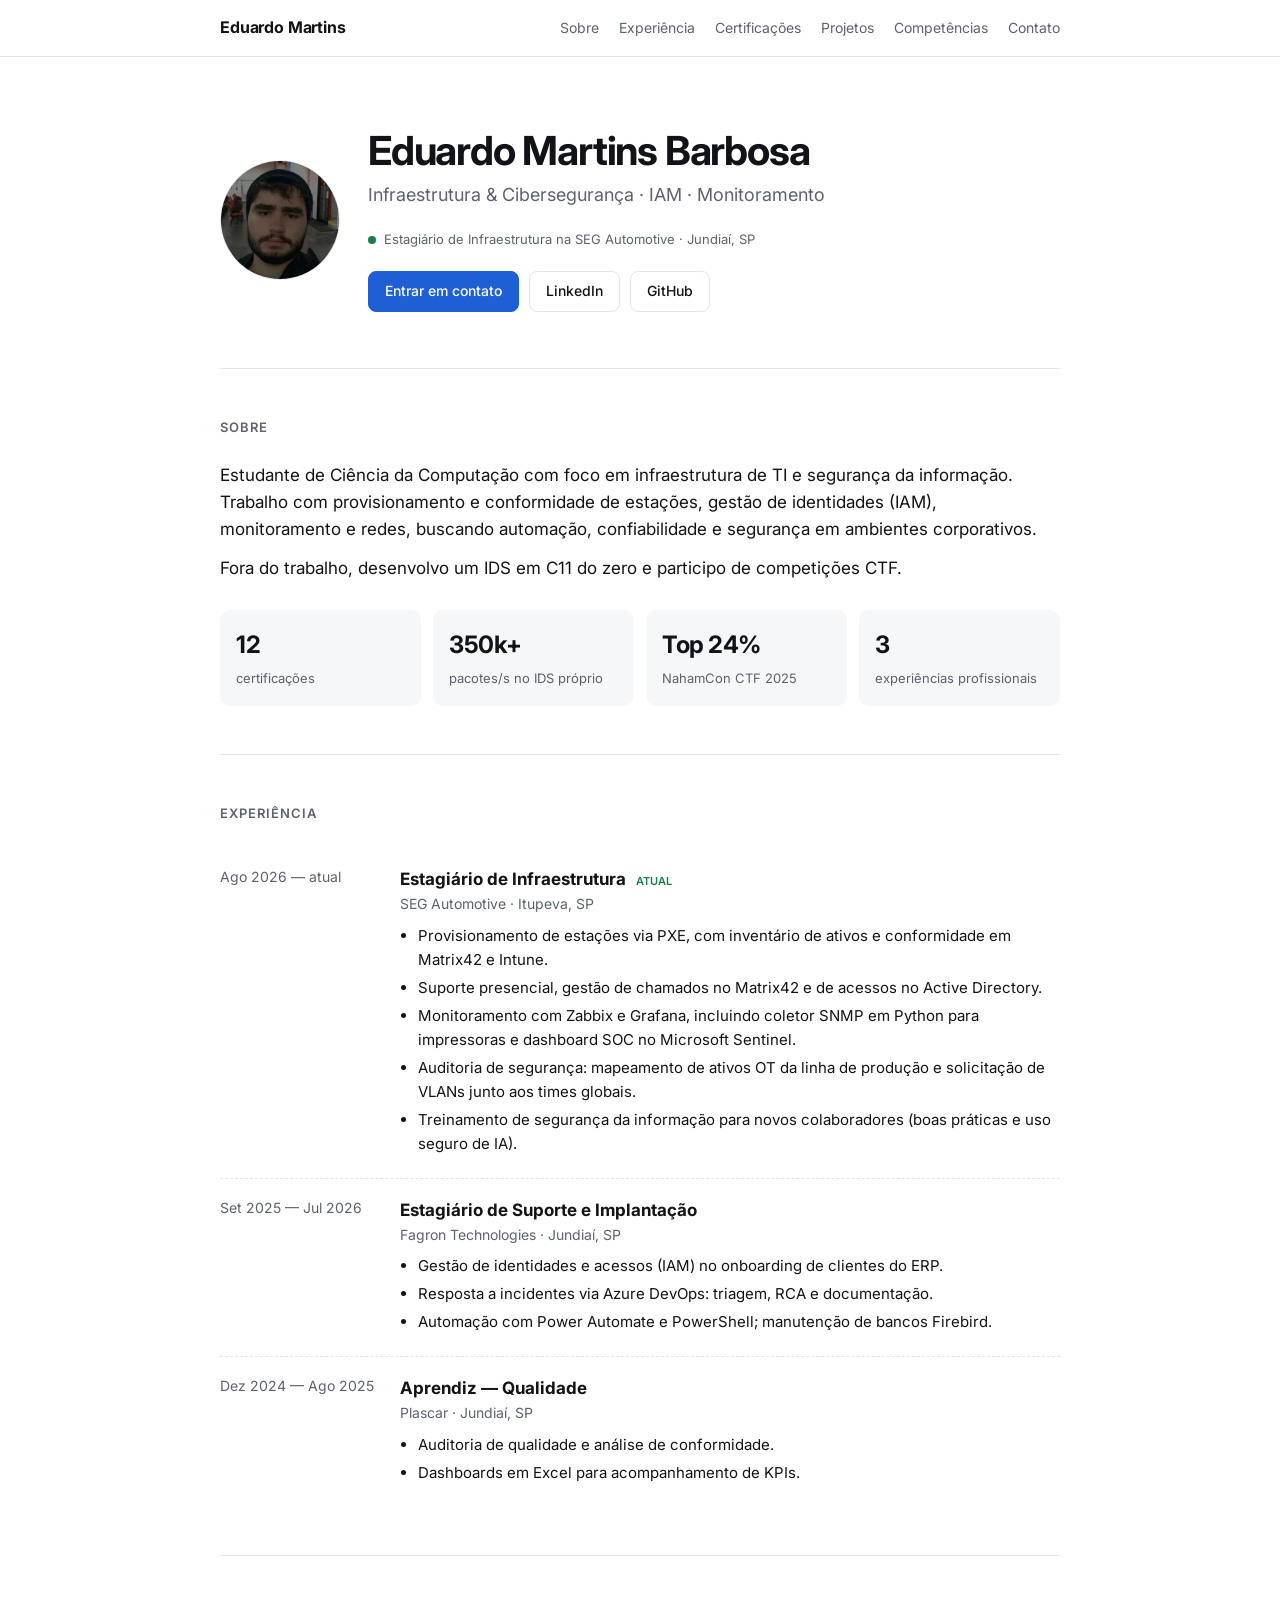
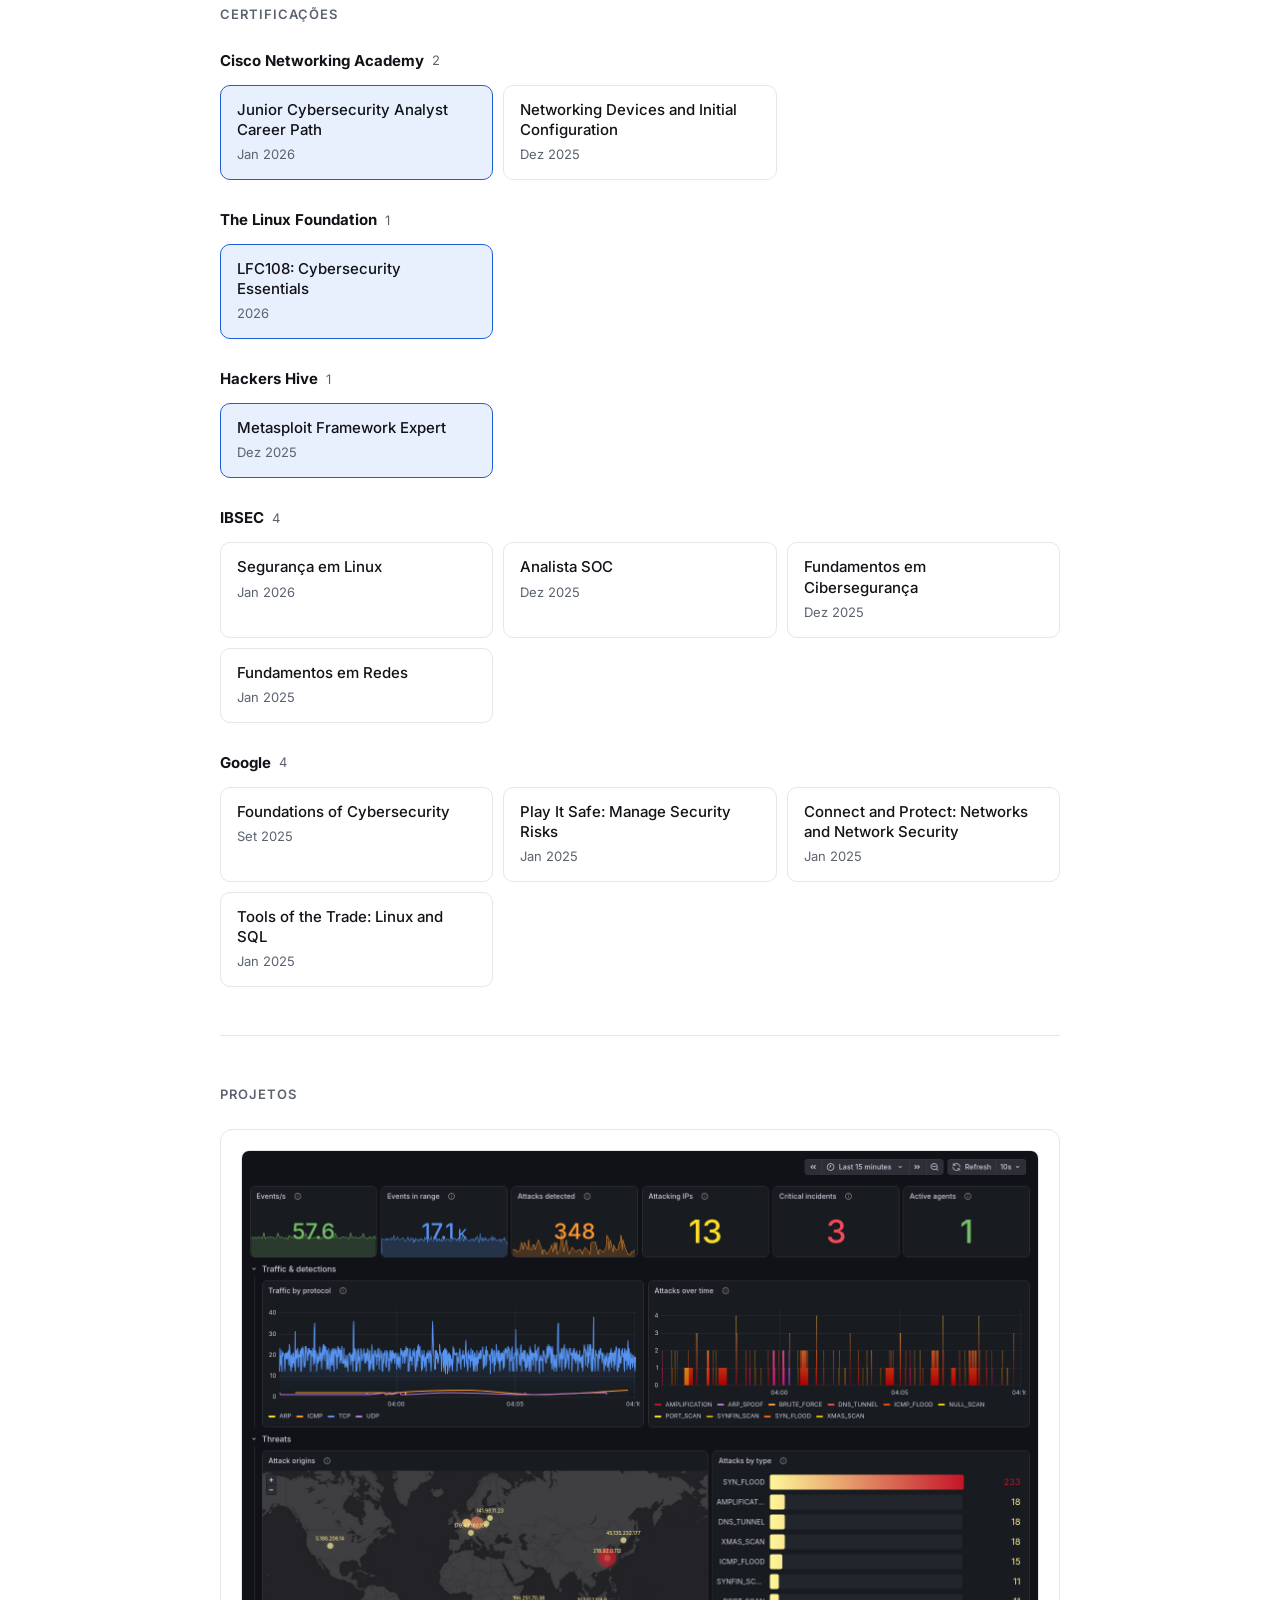
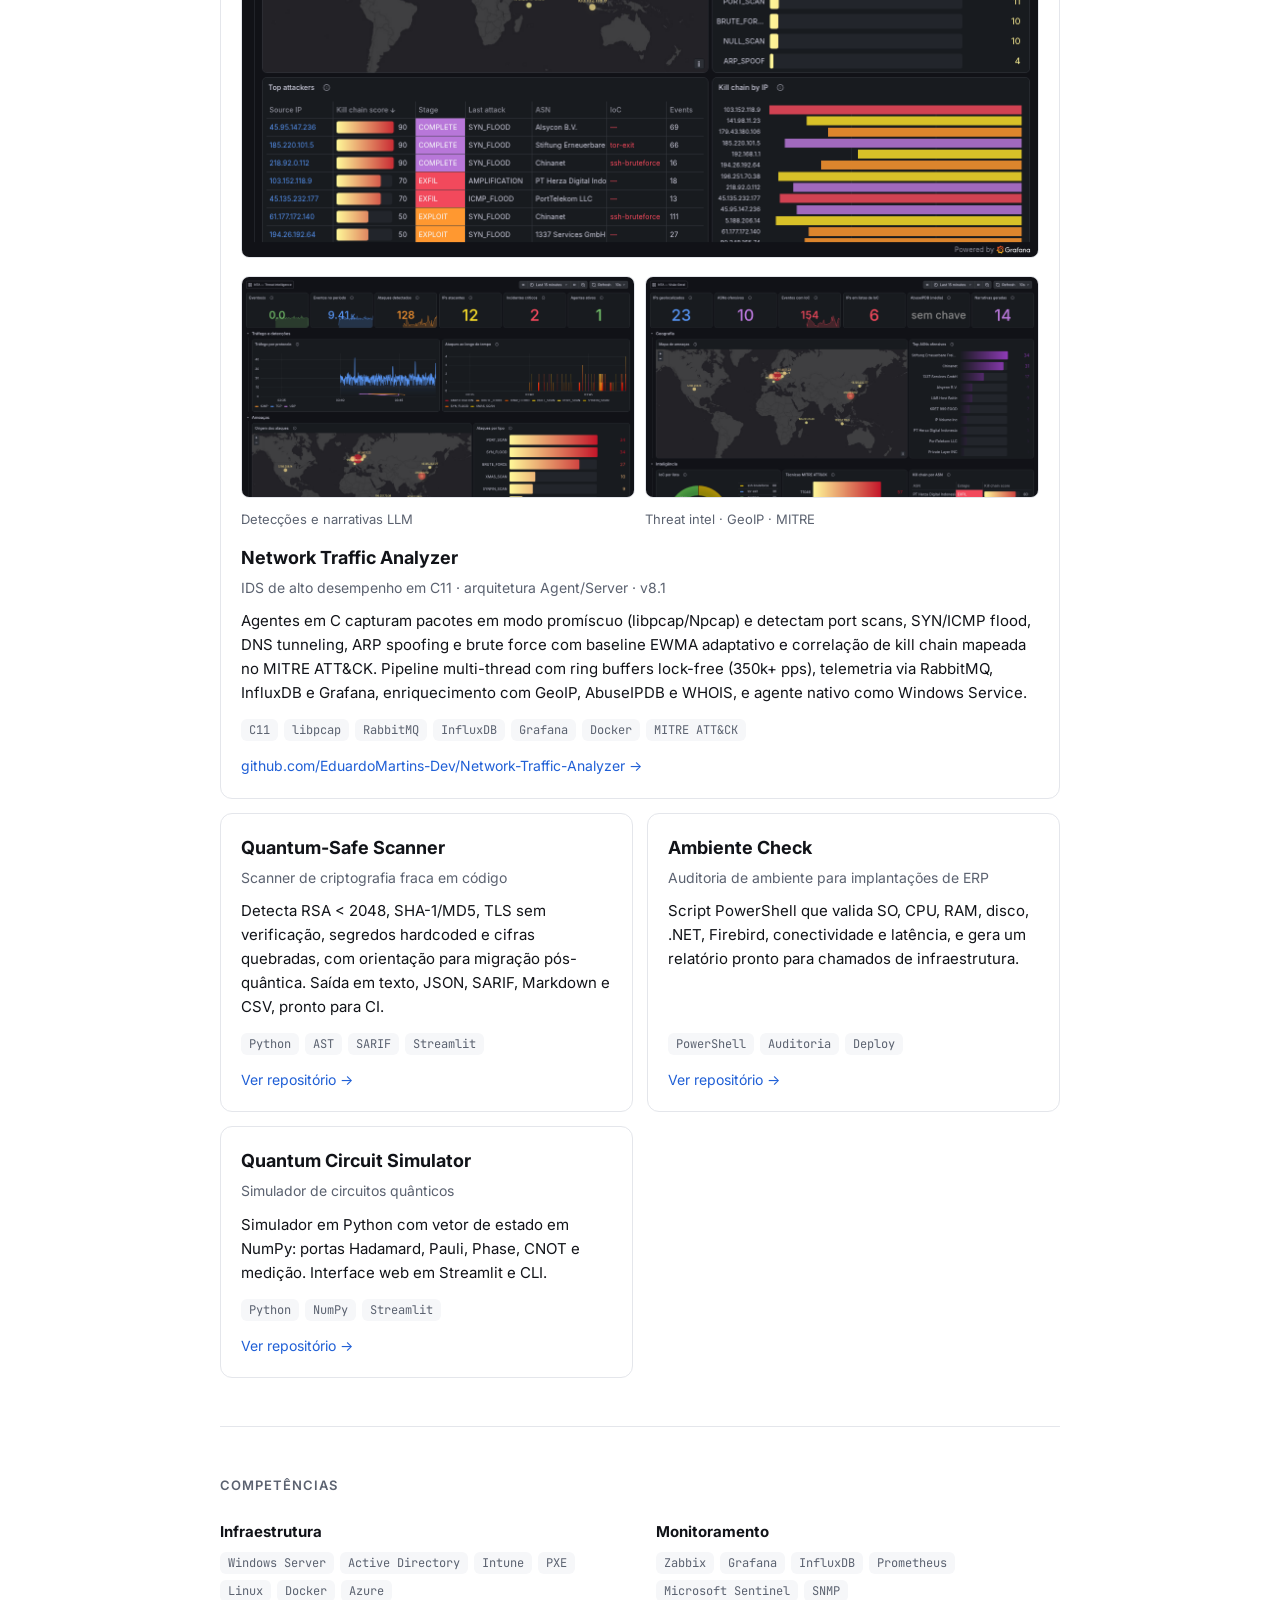
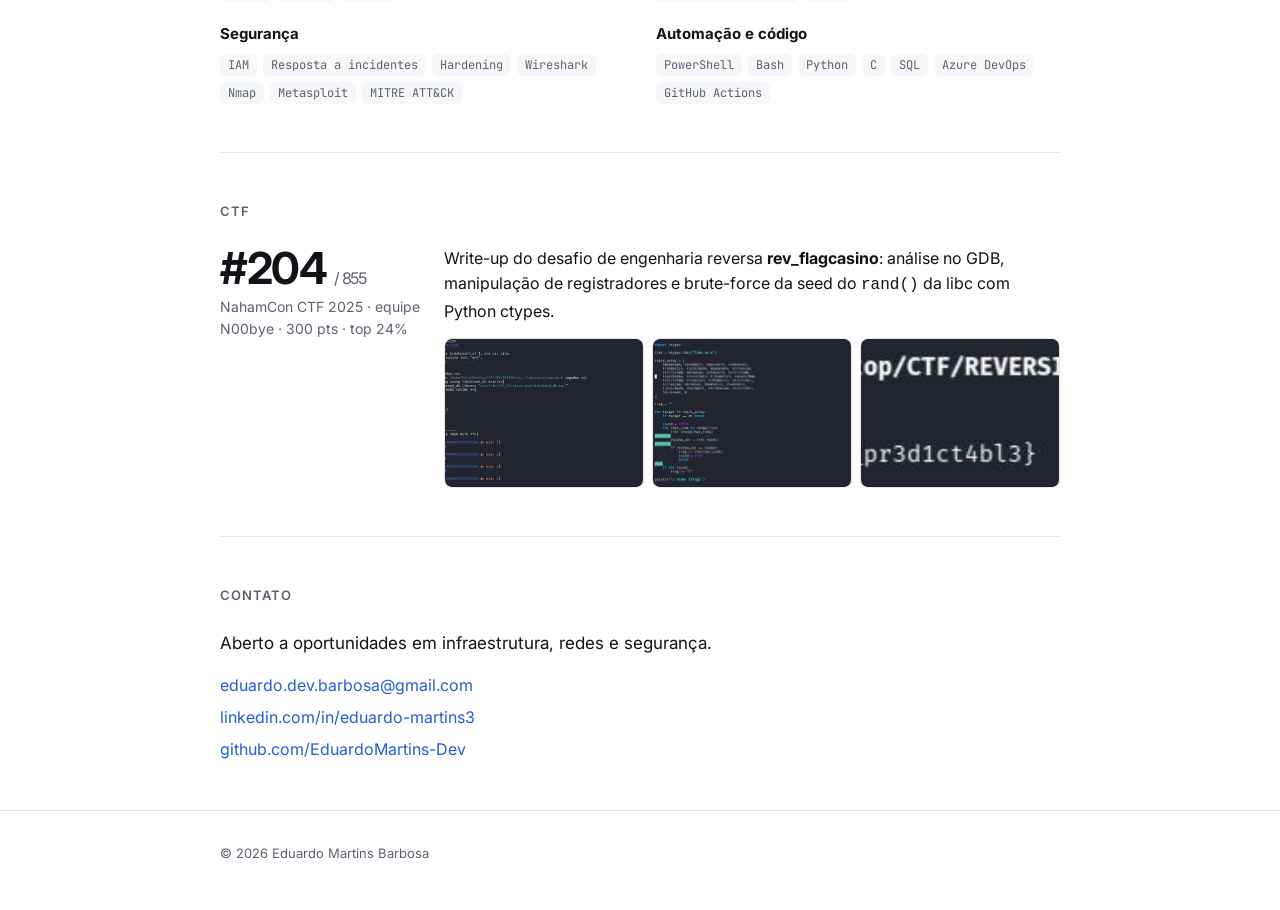
==== commit ae6ba451: "Redesign portfolio as a clean static page Replace the React/Babel SOC console with a single static H" ====
--- a/index.html
+++ b/index.html
@@ -1,22 +1,394 @@
 <!DOCTYPE html>
 <html lang="pt-BR">
 <head>
-<meta charset="UTF-8"/>
-<meta name="viewport" content="width=device-width, initial-scale=1"/>
-<title>Eduardo Martins Barbosa — SOC Console</title>
+<meta charset="UTF-8">
+<meta name="viewport" content="width=device-width, initial-scale=1">
+<title>Eduardo Martins Barbosa — Infraestrutura & Segurança</title>
+<meta name="description" content="Portfólio de Eduardo Martins Barbosa: infraestrutura, IAM, monitoramento e cibersegurança.">
 <link rel="preconnect" href="https://fonts.googleapis.com">
 <link rel="preconnect" href="https://fonts.gstatic.com" crossorigin>
-<link href="https://fonts.googleapis.com/css2?family=JetBrains+Mono:wght@400;500;700&family=Inter:wght@300;400;500;600;700&display=swap" rel="stylesheet">
+<link href="https://fonts.googleapis.com/css2?family=Inter:wght@400;500;600;700&family=JetBrains+Mono:wght@400;500&display=swap" rel="stylesheet">
 <style>
-  html, body, #root { margin: 0; padding: 0; background: #0a0b0d; min-height: 100vh; }
-  body { font-family: 'Inter', system-ui, sans-serif; }
+  :root {
+    --bg: #ffffff;
+    --surface: #f6f7f9;
+    --text: #111318;
+    --muted: #5b6270;
+    --line: #e4e6eb;
+    --accent: #1f5fd6;
+    --accent-soft: #e9f0fd;
+    --ok: #1a7f4b;
+  }
+  @media (prefers-color-scheme: dark) {
+    :root {
+      --bg: #0e1014;
+      --surface: #161920;
+      --text: #e8eaef;
+      --muted: #9aa1ae;
+      --line: #262a33;
+      --accent: #6b9cff;
+      --accent-soft: #1a2438;
+      --ok: #4cc38a;
+    }
+  }
+  * { box-sizing: border-box; }
+  html { scroll-behavior: smooth; }
+  body {
+    margin: 0; background: var(--bg); color: var(--text);
+    font: 16px/1.6 'Inter', system-ui, sans-serif;
+    -webkit-font-smoothing: antialiased;
+  }
+  a { color: var(--accent); text-decoration: none; }
+  a:hover { text-decoration: underline; }
+  .wrap { max-width: 880px; margin: 0 auto; padding: 0 20px; }
+
+  /* Nav */
+  header.nav {
+    position: sticky; top: 0; z-index: 10;
+    background: color-mix(in srgb, var(--bg) 88%, transparent);
+    backdrop-filter: blur(8px);
+    border-bottom: 1px solid var(--line);
+  }
+  header.nav .wrap { display: flex; justify-content: space-between; align-items: center; height: 56px; gap: 16px; }
+  .brand { font-weight: 700; color: var(--text); letter-spacing: -0.01em; }
+  nav.links { display: flex; gap: 20px; font-size: 14px; overflow-x: auto; }
+  nav.links a { color: var(--muted); white-space: nowrap; }
+  nav.links a:hover { color: var(--text); text-decoration: none; }
+
+  /* Hero */
+  .hero { display: grid; grid-template-columns: 120px 1fr; gap: 28px; align-items: center; padding: 72px 0 56px; }
+  .hero img { width: 120px; height: 120px; border-radius: 50%; object-fit: cover; border: 1px solid var(--line); }
+  .hero h1 { font-size: 40px; line-height: 1.1; letter-spacing: -0.03em; margin: 0 0 8px; }
+  .hero .role { font-size: 18px; color: var(--muted); margin: 0 0 16px; }
+  .status { display: inline-flex; align-items: center; gap: 8px; font-size: 13px; color: var(--muted); }
+  .status::before { content: ""; width: 8px; height: 8px; border-radius: 50%; background: var(--ok); }
+  .hero .actions { display: flex; flex-wrap: wrap; gap: 10px; margin-top: 20px; }
+  .btn {
+    display: inline-block; padding: 8px 16px; border-radius: 8px; font-size: 14px; font-weight: 500;
+    border: 1px solid var(--line); color: var(--text); background: var(--bg);
+  }
+  .btn:hover { border-color: var(--accent); text-decoration: none; }
+  .btn.primary { background: var(--accent); border-color: var(--accent); color: #fff; }
+  @media (prefers-color-scheme: dark) { .btn.primary { color: #0e1014; } }
+
+  /* Sections */
+  section { padding: 48px 0; border-top: 1px solid var(--line); }
+  section h2 {
+    font-size: 13px; font-weight: 600; text-transform: uppercase; letter-spacing: 0.08em;
+    color: var(--muted); margin: 0 0 24px;
+  }
+  .lead { font-size: 17px; margin: 0; }
+  .lead + .lead { margin-top: 12px; }
+
+  /* Highlights */
+  .stats { display: grid; grid-template-columns: repeat(4, 1fr); gap: 12px; margin-top: 28px; }
+  .stat { background: var(--surface); border-radius: 10px; padding: 16px; }
+  .stat b { display: block; font-size: 24px; letter-spacing: -0.02em; }
+  .stat span { font-size: 13px; color: var(--muted); }
+
+  /* Timeline */
+  .job { display: grid; grid-template-columns: 160px 1fr; gap: 20px; padding: 18px 0; }
+  .job + .job { border-top: 1px dashed var(--line); }
+  .job .when { font-size: 14px; color: var(--muted); }
+  .job h3 { margin: 0; font-size: 17px; }
+  .job .org { color: var(--muted); font-size: 14px; margin-bottom: 8px; }
+  .job ul { margin: 0; padding-left: 18px; color: var(--text); font-size: 15px; }
+  .job li { margin: 4px 0; }
+  .tag-now { font-size: 11px; font-weight: 600; color: var(--ok); margin-left: 6px; }
+
+  /* Certifications */
+  .cert-group { margin-bottom: 28px; }
+  .cert-group:last-child { margin-bottom: 0; }
+  .cert-group h3 { font-size: 15px; margin: 0 0 12px; display: flex; align-items: center; gap: 8px; }
+  .cert-group h3 small { font-weight: 400; color: var(--muted); font-size: 13px; }
+  .certs { display: grid; grid-template-columns: repeat(auto-fill, minmax(240px, 1fr)); gap: 10px; }
+  .cert {
+    border: 1px solid var(--line); border-radius: 10px; padding: 14px 16px;
+    display: flex; flex-direction: column; gap: 4px;
+  }
+  .cert .name { font-weight: 500; font-size: 15px; line-height: 1.35; }
+  .cert .date { font-size: 13px; color: var(--muted); }
+  .cert.featured { border-color: var(--accent); background: var(--accent-soft); }
+
+  /* Projects */
+  .projects { display: grid; grid-template-columns: 1fr 1fr; gap: 14px; }
+  .project {
+    border: 1px solid var(--line); border-radius: 12px; padding: 20px;
+    display: flex; flex-direction: column;
+  }
+  .project.wide { grid-column: 1 / -1; }
+  .project h3 { margin: 0 0 4px; font-size: 18px; }
+  .project .sub { color: var(--muted); font-size: 14px; margin-bottom: 10px; }
+  .project p { margin: 0 0 14px; font-size: 15px; }
+  .project img { width: 100%; border-radius: 8px; border: 1px solid var(--line); margin-bottom: 14px; }
+  .nta-more { display: grid; grid-template-columns: 1fr 1fr; gap: 10px; margin: -4px 0 14px; }
+  .nta-more a { display: block; color: var(--muted); font-size: 13px; }
+  .nta-more img { aspect-ratio: 16 / 9; object-fit: cover; object-position: top; margin-bottom: 6px; }
+  .chips { display: flex; flex-wrap: wrap; gap: 6px; margin-top: auto; }
+  .chip {
+    font: 12px/1 'JetBrains Mono', monospace; padding: 5px 8px; border-radius: 6px;
+    background: var(--surface); color: var(--muted);
+  }
+  .project .repo { margin-top: 14px; font-size: 14px; }
+
+  /* Skills */
+  .skills { display: grid; grid-template-columns: repeat(2, 1fr); gap: 20px 32px; }
+  .skills h3 { font-size: 15px; margin: 0 0 8px; }
+
+  /* CTF */
+  .ctf { display: grid; grid-template-columns: 200px 1fr; gap: 24px; align-items: start; }
+  .ctf .rank { font-size: 44px; font-weight: 700; letter-spacing: -0.03em; line-height: 1; }
+  .ctf .rank small { font-size: 16px; color: var(--muted); font-weight: 400; }
+  .ctf .meta { font-size: 14px; color: var(--muted); margin-top: 6px; }
+  .shots { display: grid; grid-template-columns: repeat(3, 1fr); gap: 8px; margin-top: 14px; }
+  .shots img { width: 100%; aspect-ratio: 4 / 3; object-fit: cover; border-radius: 8px; border: 1px solid var(--line); display: block; }
+
+  /* Contact */
+  .contact-list { display: flex; flex-direction: column; gap: 6px; font-size: 16px; }
+  footer { padding: 32px 0 48px; color: var(--muted); font-size: 13px; border-top: 1px solid var(--line); }
+
+  @media (max-width: 720px) {
+    nav.links { display: none; }
+    .hero { grid-template-columns: 1fr; gap: 20px; padding: 48px 0 40px; }
+    .hero img { width: 96px; height: 96px; }
+    .hero h1 { font-size: 32px; }
+    .stats { grid-template-columns: repeat(2, 1fr); }
+    .job { grid-template-columns: 1fr; gap: 4px; }
+    .projects, .skills, .ctf { grid-template-columns: 1fr; }
+  }
 </style>
 </head>
 <body>
-<div id="root"></div>
-<script src="https://unpkg.com/react@18.3.1/umd/react.development.js" integrity="sha384-hD6/rw4ppMLGNu3tX5cjIb+uRZ7UkRJ6BPkLpg4hAu/6onKUg4lLsHAs9EBPT82L" crossorigin="anonymous"></script>
-<script src="https://unpkg.com/react-dom@18.3.1/umd/react-dom.development.js" integrity="sha384-u6aeetuaXnQ38mYT8rp6sbXaQe3NL9t+IBXmnYxwkUI2Hw4bsp2Wvmx4yRQF1uAm" crossorigin="anonymous"></script>
-<script src="https://unpkg.com/@babel/standalone@7.29.0/babel.min.js" integrity="sha384-m08KidiNqLdpJqLq95G/LEi8Qvjl/xUYll3QILypMoQ65QorJ9Lvtp2RXYGBFj1y" crossorigin="anonymous"></script>
-<script type="text/babel" src="portfolio-soc-app.jsx"></script>
+
+<header class="nav">
+  <div class="wrap">
+    <a class="brand" href="#top">Eduardo Martins</a>
+    <nav class="links">
+      <a href="#sobre">Sobre</a>
+      <a href="#experiencia">Experiência</a>
+      <a href="#certificacoes">Certificações</a>
+      <a href="#projetos">Projetos</a>
+      <a href="#competencias">Competências</a>
+      <a href="#contato">Contato</a>
+    </nav>
+  </div>
+</header>
+
+<main class="wrap" id="top">
+
+  <div class="hero">
+    <img src="img/profile.jpeg" alt="Foto de Eduardo Martins Barbosa">
+    <div>
+      <h1>Eduardo Martins Barbosa</h1>
+      <p class="role">Infraestrutura &amp; Cibersegurança · IAM · Monitoramento</p>
+      <span class="status">Estagiário de Infraestrutura na SEG Automotive · Jundiaí, SP</span>
+      <div class="actions">
+        <a class="btn primary" href="mailto:eduardo.dev.barbosa@gmail.com">Entrar em contato</a>
+        <a class="btn" href="https://linkedin.com/in/eduardo-martins3" target="_blank" rel="noopener">LinkedIn</a>
+        <a class="btn" href="https://github.com/EduardoMartins-Dev" target="_blank" rel="noopener">GitHub</a>
+      </div>
+    </div>
+  </div>
+
+  <section id="sobre">
+    <h2>Sobre</h2>
+    <p class="lead">Estudante de Ciência da Computação com foco em infraestrutura de TI e segurança da informação. Trabalho com provisionamento e conformidade de estações, gestão de identidades (IAM), monitoramento e redes, buscando automação, confiabilidade e segurança em ambientes corporativos.</p>
+    <p class="lead">Fora do trabalho, desenvolvo um IDS em C11 do zero e participo de competições CTF.</p>
+    <div class="stats">
+      <div class="stat"><b>12</b><span>certificações</span></div>
+      <div class="stat"><b>350k+</b><span>pacotes/s no IDS próprio</span></div>
+      <div class="stat"><b>Top 24%</b><span>NahamCon CTF 2025</span></div>
+      <div class="stat"><b>3</b><span>experiências profissionais</span></div>
+    </div>
+  </section>
+
+  <section id="experiencia">
+    <h2>Experiência</h2>
+
+    <div class="job">
+      <div class="when">Ago 2026 — atual</div>
+      <div>
+        <h3>Estagiário de Infraestrutura <span class="tag-now">ATUAL</span></h3>
+        <div class="org">SEG Automotive · Itupeva, SP</div>
+        <ul>
+          <li>Provisionamento de estações via PXE, com inventário de ativos e conformidade em Matrix42 e Intune.</li>
+          <li>Suporte presencial, gestão de chamados no Matrix42 e de acessos no Active Directory.</li>
+          <li>Monitoramento com Zabbix e Grafana, incluindo coletor SNMP em Python para impressoras e dashboard SOC no Microsoft Sentinel.</li>
+          <li>Auditoria de segurança: mapeamento de ativos OT da linha de produção e solicitação de VLANs junto aos times globais.</li>
+          <li>Treinamento de segurança da informação para novos colaboradores (boas práticas e uso seguro de IA).</li>
+        </ul>
+      </div>
+    </div>
+
+    <div class="job">
+      <div class="when">Set 2025 — Jul 2026</div>
+      <div>
+        <h3>Estagiário de Suporte e Implantação</h3>
+        <div class="org">Fagron Technologies · Jundiaí, SP</div>
+        <ul>
+          <li>Gestão de identidades e acessos (IAM) no onboarding de clientes do ERP.</li>
+          <li>Resposta a incidentes via Azure DevOps: triagem, RCA e documentação.</li>
+          <li>Automação com Power Automate e PowerShell; manutenção de bancos Firebird.</li>
+        </ul>
+      </div>
+    </div>
+
+    <div class="job">
+      <div class="when">Dez 2024 — Ago 2025</div>
+      <div>
+        <h3>Aprendiz — Qualidade</h3>
+        <div class="org">Plascar · Jundiaí, SP</div>
+        <ul>
+          <li>Auditoria de qualidade e análise de conformidade.</li>
+          <li>Dashboards em Excel para acompanhamento de KPIs.</li>
+        </ul>
+      </div>
+    </div>
+  </section>
+
+  <section id="certificacoes">
+    <h2>Certificações</h2>
+
+    <div class="cert-group">
+      <h3>Cisco Networking Academy <small>2</small></h3>
+      <div class="certs">
+        <div class="cert featured"><span class="name">Junior Cybersecurity Analyst Career Path</span><span class="date">Jan 2026</span></div>
+        <div class="cert"><span class="name">Networking Devices and Initial Configuration</span><span class="date">Dez 2025</span></div>
+      </div>
+    </div>
+
+    <div class="cert-group">
+      <h3>The Linux Foundation <small>1</small></h3>
+      <div class="certs">
+        <div class="cert featured"><span class="name">LFC108: Cybersecurity Essentials</span><span class="date">2026</span></div>
+      </div>
+    </div>
+
+    <div class="cert-group">
+      <h3>Hackers Hive <small>1</small></h3>
+      <div class="certs">
+        <div class="cert featured"><span class="name">Metasploit Framework Expert</span><span class="date">Dez 2025</span></div>
+      </div>
+    </div>
+
+    <div class="cert-group">
+      <h3>IBSEC <small>4</small></h3>
+      <div class="certs">
+        <div class="cert"><span class="name">Segurança em Linux</span><span class="date">Jan 2026</span></div>
+        <div class="cert"><span class="name">Analista SOC</span><span class="date">Dez 2025</span></div>
+        <div class="cert"><span class="name">Fundamentos em Cibersegurança</span><span class="date">Dez 2025</span></div>
+        <div class="cert"><span class="name">Fundamentos em Redes</span><span class="date">Jan 2025</span></div>
+      </div>
+    </div>
+
+    <div class="cert-group">
+      <h3>Google <small>4</small></h3>
+      <div class="certs">
+        <div class="cert"><span class="name">Foundations of Cybersecurity</span><span class="date">Set 2025</span></div>
+        <div class="cert"><span class="name">Play It Safe: Manage Security Risks</span><span class="date">Jan 2025</span></div>
+        <div class="cert"><span class="name">Connect and Protect: Networks and Network Security</span><span class="date">Jan 2025</span></div>
+        <div class="cert"><span class="name">Tools of the Trade: Linux and SQL</span><span class="date">Jan 2025</span></div>
+      </div>
+    </div>
+  </section>
+
+  <section id="projetos">
+    <h2>Projetos</h2>
+    <div class="projects">
+      <article class="project wide">
+        <a href="img/nta/dashboard-overview.png" target="_blank" rel="noopener"><img src="img/nta/dashboard-overview.png" alt="Dashboard Grafana do NTA: tráfego, ataques detectados, mapa de origens e kill chain por IP"></a>
+        <div class="nta-more">
+          <a href="img/nta/dashboard-deteccoes.png" target="_blank" rel="noopener"><img src="img/nta/dashboard-deteccoes.png" alt="Painel de detecções e narrativas de incidente geradas por LLM"><span>Detecções e narrativas LLM</span></a>
+          <a href="img/nta/dashboard-threat-intel.png" target="_blank" rel="noopener"><img src="img/nta/dashboard-threat-intel.png" alt="Painel de threat intelligence: GeoIP, ASNs, IoC e técnicas MITRE ATT&amp;CK"><span>Threat intel · GeoIP · MITRE</span></a>
+        </div>
+        <h3>Network Traffic Analyzer</h3>
+        <div class="sub">IDS de alto desempenho em C11 · arquitetura Agent/Server · v8.1</div>
+        <p>Agentes em C capturam pacotes em modo promíscuo (libpcap/Npcap) e detectam port scans, SYN/ICMP flood, DNS tunneling, ARP spoofing e brute force com baseline EWMA adaptativo e correlação de kill chain mapeada no MITRE ATT&amp;CK. Pipeline multi-thread com ring buffers lock-free (350k+ pps), telemetria via RabbitMQ, InfluxDB e Grafana, enriquecimento com GeoIP, AbuseIPDB e WHOIS, e agente nativo como Windows Service.</p>
+        <div class="chips"><span class="chip">C11</span><span class="chip">libpcap</span><span class="chip">RabbitMQ</span><span class="chip">InfluxDB</span><span class="chip">Grafana</span><span class="chip">Docker</span><span class="chip">MITRE ATT&amp;CK</span></div>
+        <a class="repo" href="https://github.com/EduardoMartins-Dev/Network-Traffic-Analyzer" target="_blank" rel="noopener">github.com/EduardoMartins-Dev/Network-Traffic-Analyzer →</a>
+      </article>
+
+      <article class="project">
+        <h3>Quantum-Safe Scanner</h3>
+        <div class="sub">Scanner de criptografia fraca em código</div>
+        <p>Detecta RSA &lt; 2048, SHA-1/MD5, TLS sem verificação, segredos hardcoded e cifras quebradas, com orientação para migração pós-quântica. Saída em texto, JSON, SARIF, Markdown e CSV, pronto para CI.</p>
+        <div class="chips"><span class="chip">Python</span><span class="chip">AST</span><span class="chip">SARIF</span><span class="chip">Streamlit</span></div>
+        <a class="repo" href="https://github.com/EduardoMartins-Dev/quantum-safe-scanner" target="_blank" rel="noopener">Ver repositório →</a>
+      </article>
+
+      <article class="project">
+        <h3>Ambiente Check</h3>
+        <div class="sub">Auditoria de ambiente para implantações de ERP</div>
+        <p>Script PowerShell que valida SO, CPU, RAM, disco, .NET, Firebird, conectividade e latência, e gera um relatório pronto para chamados de infraestrutura.</p>
+        <div class="chips"><span class="chip">PowerShell</span><span class="chip">Auditoria</span><span class="chip">Deploy</span></div>
+        <a class="repo" href="https://github.com/EduardoMartins-Dev/ambiente-check" target="_blank" rel="noopener">Ver repositório →</a>
+      </article>
+
+      <article class="project">
+        <h3>Quantum Circuit Simulator</h3>
+        <div class="sub">Simulador de circuitos quânticos</div>
+        <p>Simulador em Python com vetor de estado em NumPy: portas Hadamard, Pauli, Phase, CNOT e medição. Interface web em Streamlit e CLI.</p>
+        <div class="chips"><span class="chip">Python</span><span class="chip">NumPy</span><span class="chip">Streamlit</span></div>
+        <a class="repo" href="https://github.com/EduardoMartins-Dev/Quantum-Simulator" target="_blank" rel="noopener">Ver repositório →</a>
+      </article>
+    </div>
+  </section>
+
+  <section id="competencias">
+    <h2>Competências</h2>
+    <div class="skills">
+      <div>
+        <h3>Infraestrutura</h3>
+        <div class="chips"><span class="chip">Windows Server</span><span class="chip">Active Directory</span><span class="chip">Intune</span><span class="chip">PXE</span><span class="chip">Linux</span><span class="chip">Docker</span><span class="chip">Azure</span></div>
+      </div>
+      <div>
+        <h3>Monitoramento</h3>
+        <div class="chips"><span class="chip">Zabbix</span><span class="chip">Grafana</span><span class="chip">InfluxDB</span><span class="chip">Prometheus</span><span class="chip">Microsoft Sentinel</span><span class="chip">SNMP</span></div>
+      </div>
+      <div>
+        <h3>Segurança</h3>
+        <div class="chips"><span class="chip">IAM</span><span class="chip">Resposta a incidentes</span><span class="chip">Hardening</span><span class="chip">Wireshark</span><span class="chip">Nmap</span><span class="chip">Metasploit</span><span class="chip">MITRE ATT&amp;CK</span></div>
+      </div>
+      <div>
+        <h3>Automação e código</h3>
+        <div class="chips"><span class="chip">PowerShell</span><span class="chip">Bash</span><span class="chip">Python</span><span class="chip">C</span><span class="chip">SQL</span><span class="chip">Azure DevOps</span><span class="chip">GitHub Actions</span></div>
+      </div>
+    </div>
+  </section>
+
+  <section id="ctf">
+    <h2>CTF</h2>
+    <div class="ctf">
+      <div>
+        <div class="rank">#204 <small>/ 855</small></div>
+        <div class="meta">NahamCon CTF 2025 · equipe N00bye · 300 pts · top 24%</div>
+      </div>
+      <div>
+        <p style="margin:0">Write-up do desafio de engenharia reversa <b>rev_flagcasino</b>: análise no GDB, manipulação de registradores e brute-force da seed do <code>rand()</code> da libc com Python ctypes.</p>
+        <div class="shots">
+          <a href="img/ctf/gdb.jpeg" target="_blank" rel="noopener"><img src="img/ctf/gdb.jpeg" alt="Sessão GDB"></a>
+          <a href="img/ctf/solver.jpeg" target="_blank" rel="noopener"><img src="img/ctf/solver.jpeg" alt="Script solver"></a>
+          <a href="img/ctf/flag.jpeg" target="_blank" rel="noopener"><img src="img/ctf/flag.jpeg" alt="Flag capturada"></a>
+        </div>
+      </div>
+    </div>
+  </section>
+
+  <section id="contato">
+    <h2>Contato</h2>
+    <p class="lead" style="margin-bottom:16px">Aberto a oportunidades em infraestrutura, redes e segurança.</p>
+    <div class="contact-list">
+      <a href="mailto:eduardo.dev.barbosa@gmail.com">eduardo.dev.barbosa@gmail.com</a>
+      <a href="https://linkedin.com/in/eduardo-martins3" target="_blank" rel="noopener">linkedin.com/in/eduardo-martins3</a>
+      <a href="https://github.com/EduardoMartins-Dev" target="_blank" rel="noopener">github.com/EduardoMartins-Dev</a>
+    </div>
+  </section>
+
+</main>
+
+<footer>
+  <div class="wrap">© 2026 Eduardo Martins Barbosa</div>
+</footer>
+
 </body>
 </html>
